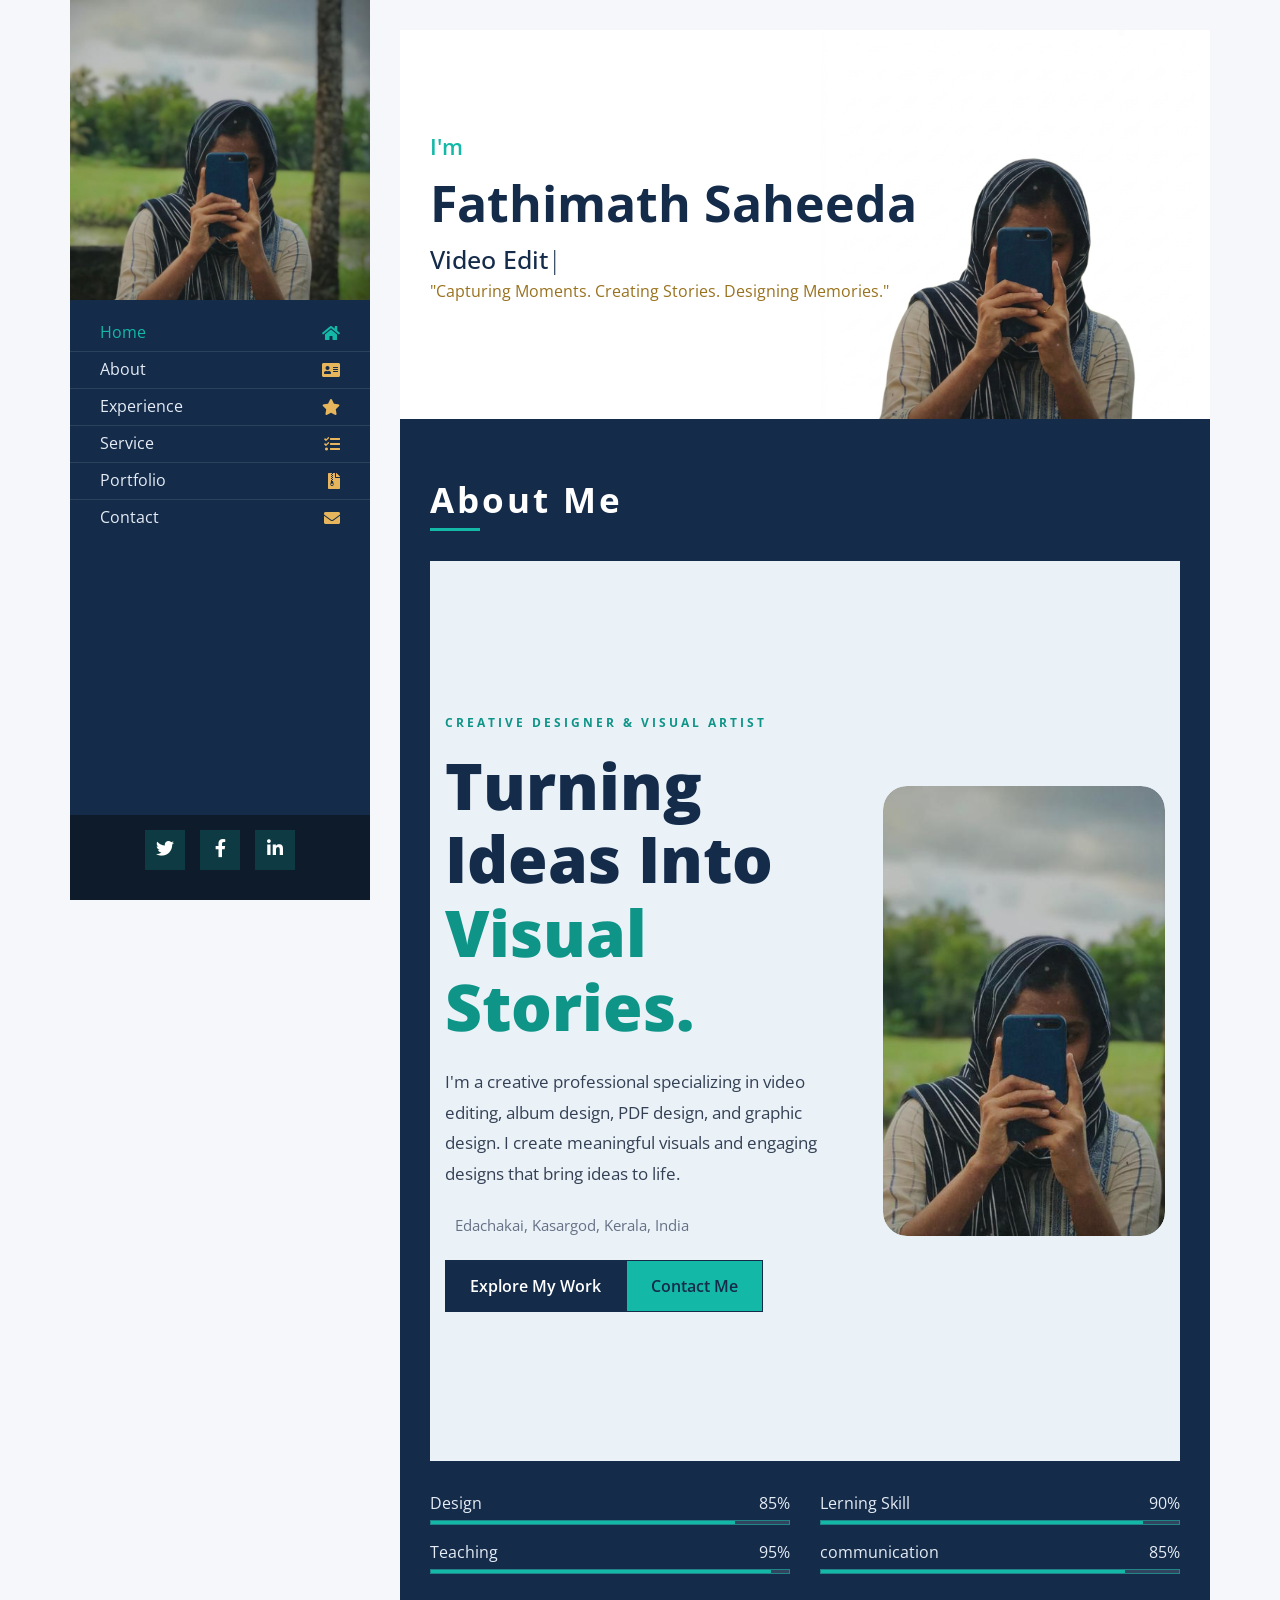
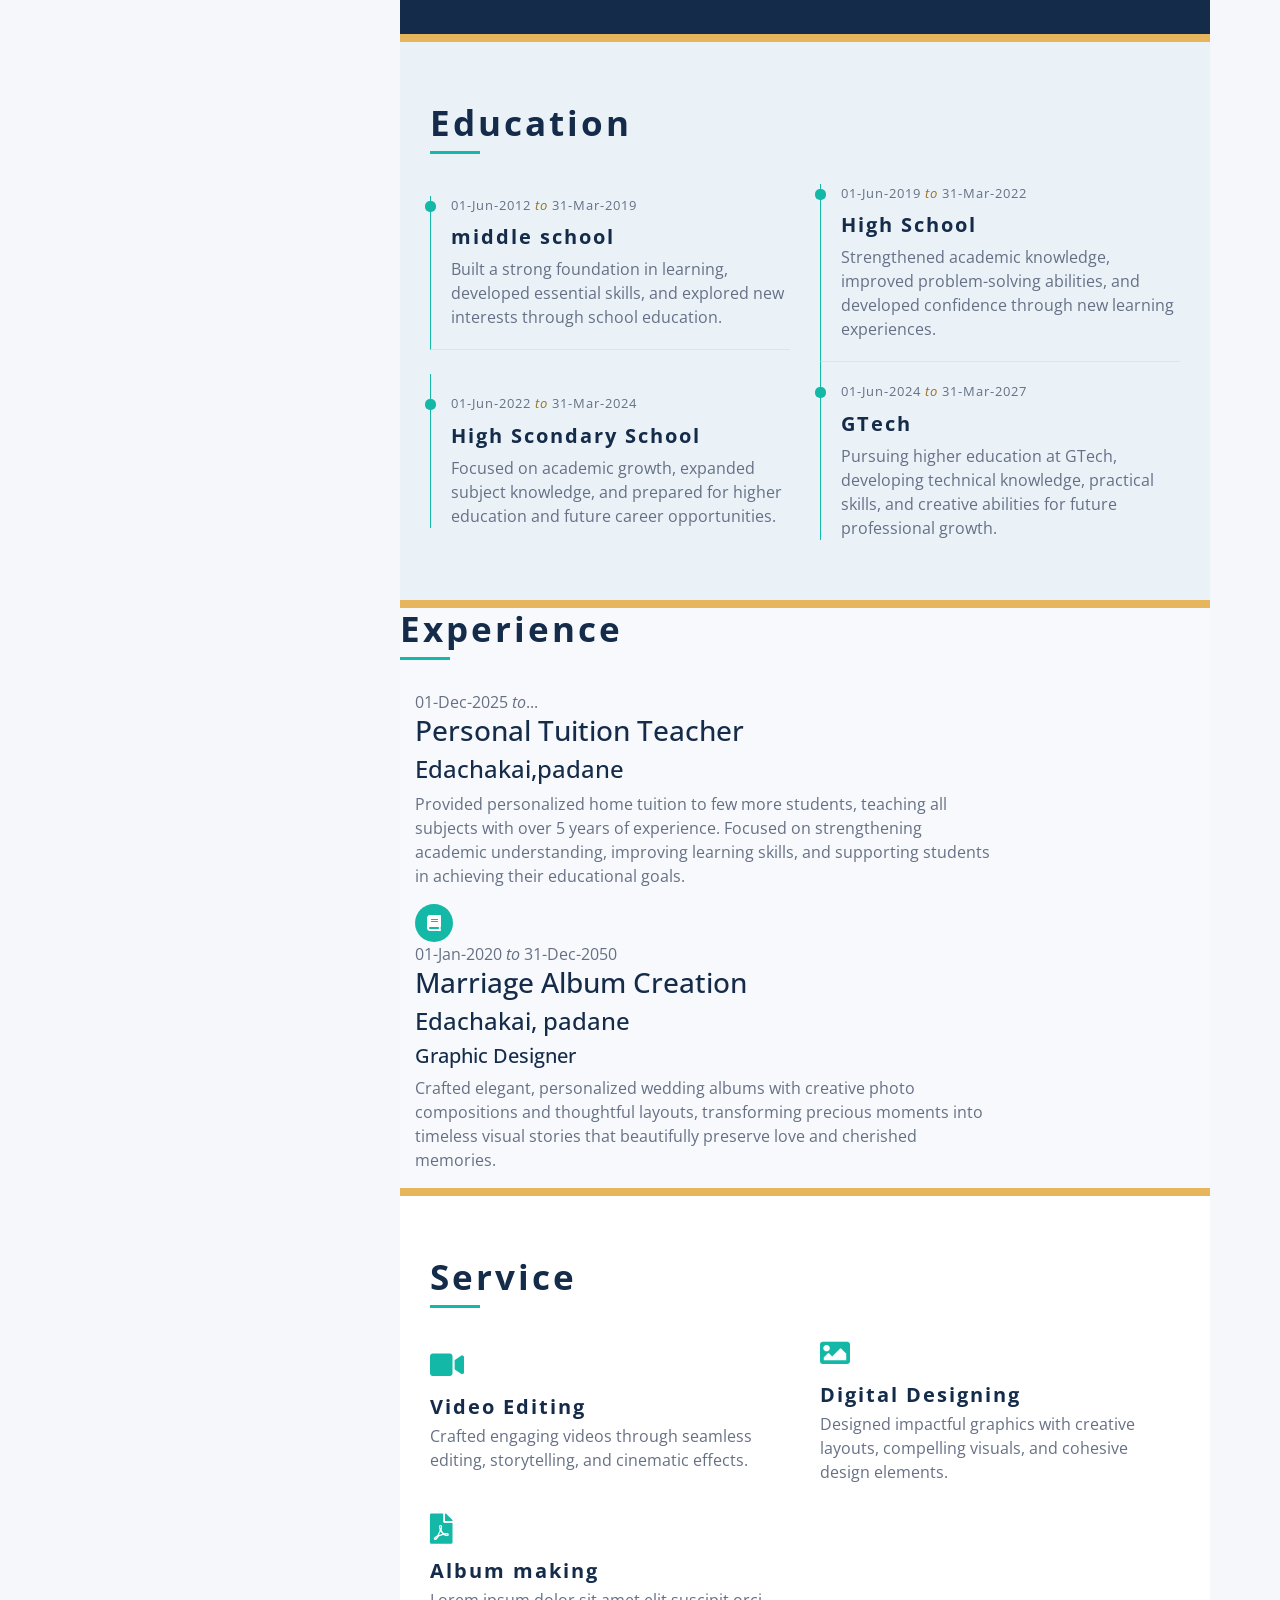
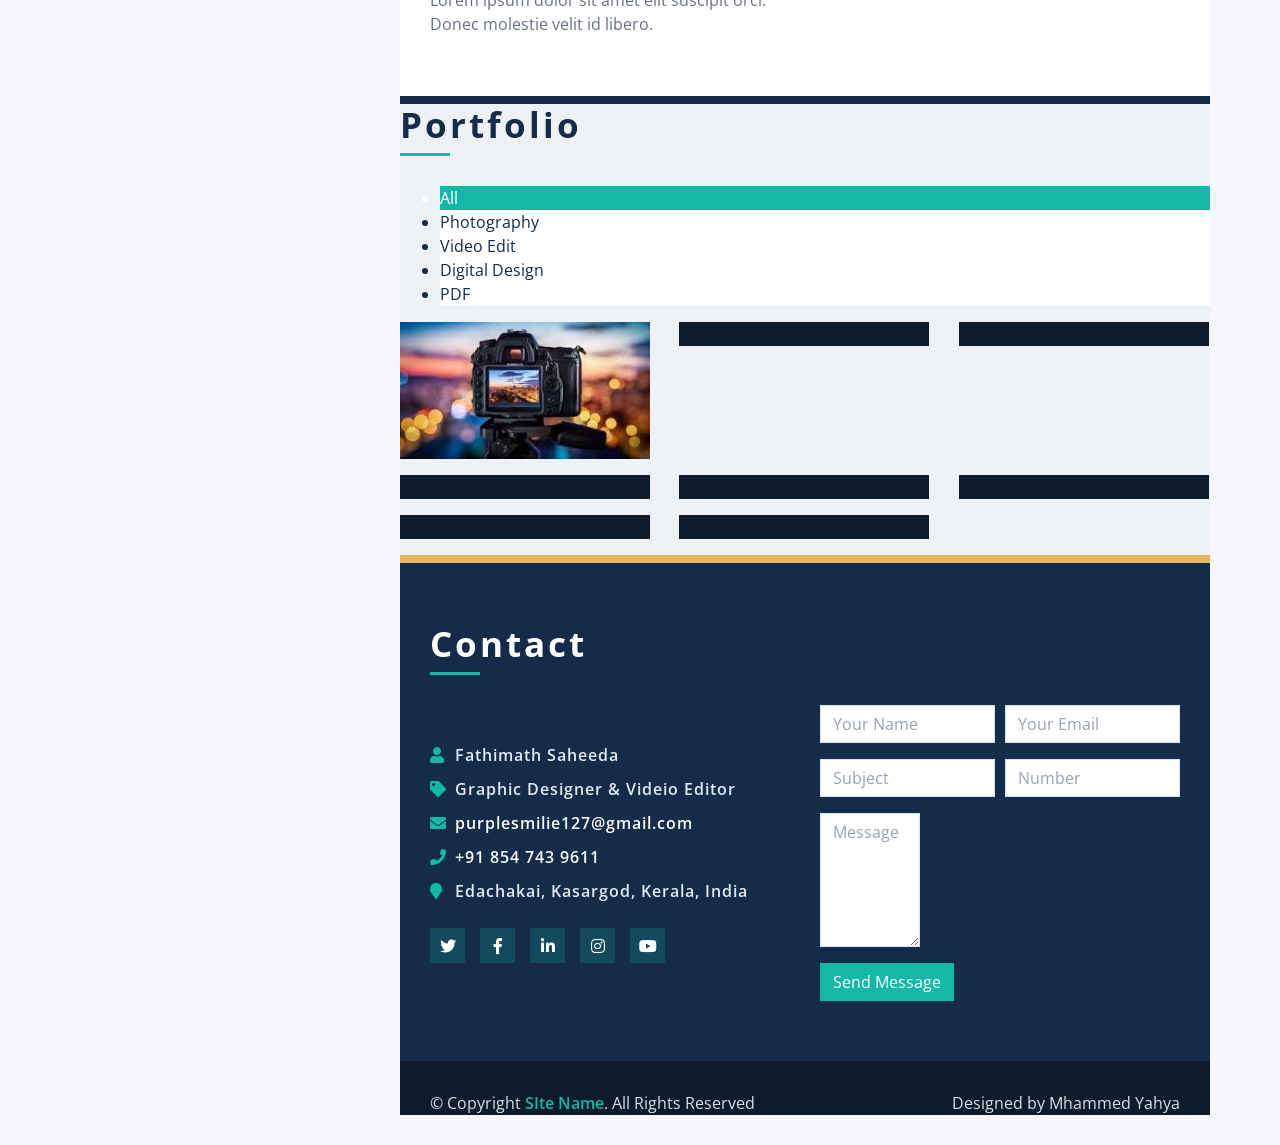
==== index.html @ 4c0fc72d "Returning" ====
<!DOCTYPE html>
<html lang="en">
    <head>
        <meta charset="utf-8">
        <title>Profile of Fatimath Saheeda</title>
        <meta content="width=device-width, initial-scale=1.0" name="viewport">
        <meta content="Resume Website Template Free Download" name="keywords">
        <meta content="Resume Website Template Free Download" name="description">

        <!-- Favicon -->
        <link href="img/image.png" rel="icon">

        <!-- Google Fonts -->
        <link href="https://fonts.googleapis.com/css2?family=Open+Sans:300;400;600;700;800&display=swap" rel="stylesheet">

        <!-- CSS Libraries -->
        <link href="https://stackpath.bootstrapcdn.com/bootstrap/4.4.1/css/bootstrap.min.css" rel="stylesheet">
        <link href="https://cdnjs.cloudflare.com/ajax/libs/font-awesome/5.10.0/css/all.min.css" rel="stylesheet">
        <link href="lib/slick/slick.css" rel="stylesheet">
        <link href="lib/slick/slick-theme.css" rel="stylesheet">
        <link href="lib/lightbox/css/lightbox.min.css" rel="stylesheet">

        <!-- Template Stylesheet -->
        <link href="css/style.css" rel="stylesheet">
    </head>

    <body data-spy="scroll" data-target=".navbar" data-offset="51">
        <div class="wrapper">
            <div class="sidebar">
                <div class="sidebar-header">
                    <img src="img/image.png" alt="Image">
                </div>
                <div class="sidebar-content">
                    <nav class="navbar navbar-expand-md bg-dark navbar-dark">
                        <a href="#" class="navbar-brand">Navigation</a>
                        <button type="button" class="navbar-toggler" data-toggle="collapse" data-target="#navbarCollapse">
                            <span class="navbar-toggler-icon"></span>
                        </button>
                        <div class="collapse navbar-collapse" id="navbarCollapse">
                            <ul class="nav navbar-nav">
                                <li class="nav-item">
                                    <a class="nav-link" href="#header">Home<i class="fa fa-home"></i></a>
                                </li>
                                <li class="nav-item">
                                    <a class="nav-link" href="#about">About<i class="fa fa-address-card"></i></a>
                                </li>
                                <li class="nav-item">
                                    <a class="nav-link" href="#experience">Experience<i class="fa fa-star"></i></a>
                                </li>
                                <li class="nav-item">
                                    <a class="nav-link" href="#service">Service<i class="fa fa-tasks"></i></a>
                                </li>
                                <li class="nav-item">
                                    <a class="nav-link" href="#portfolio">Portfolio<i class="fa fa-file-archive"></i></a>
                                </li>
                                <li class="nav-item">
                                    <a class="nav-link" href="#contact">Contact<i class="fa fa-envelope"></i></a>
                                </li>
                            </ul>
                        </div>
                    </nav>
                </div>
                <div class="sidebar-footer">
                    <a href="#"><i class="fab fa-twitter"></i></a>
                    <a href="#"><i class="fab fa-facebook-f"></i></a>
                    <a href="#"><i class="fab fa-linkedin-in"></i></a>
                </div>
            </div>

            <div class="content">                <!-- Header Start -->
                <div class="header" id="header">
                    <div class="content-inner">
                        <p>I'm</p>
                        <h1>Fathimath Saheeda</h1>
                        <h2></h2>
                        <div class="typed-text">Video Editor, Tuition Teacher, Graphic Designer, accountant</div>
                            <blockquote class="hero-tagline">
                                "Capturing Moments. Creating Stories. Designing Memories."
                            </blockquote>                    
                        </div>
                </div>
                <!-- Header End -->
               
                
                <!-- About Start -->
                <div class="about" id="about">
                    <div class="content-inner">
                        <div class="content-header">
                            <h2>About Me</h2>
                        </div>
                        <section id="home" class="hero-section">
    <div class="container">
        <div class="row align-items-center min-vh-100 py-5">

        <!-- Hero Content -->
        <div class="col-lg-7">
            <span class="hero-label">
                CREATIVE DESIGNER & VISUAL ARTIST
            </span>

            <h1 class="hero-title mt-3">
                Turning Ideas Into
                <span class="hero-highlight">Visual Stories.</span>
            </h1>

            <p class="hero-description mt-4">
                I'm a creative professional specializing in 
                video editing, album design, PDF design, and graphic design.
                I create meaningful visuals and engaging designs that bring
                ideas to life.
            </p>

            <!-- Location -->
            <div class="hero-location mt-4">
                <i class="bi bi-geo-alt-fill"></i>
                <span>Edachakai, Kasargod, Kerala, India</span>
            </div>

            <!-- Call to Action Buttons -->
            <div class="hero-buttons mt-4 d-flex flex-wrap gap-3">
                <a href="#portfolio" class="btn btn-primary hero-btn">
                    Explore My Work
                    <i class="bi bi-arrow-up-right ms-2"></i>
                </a>

                <a href="#contact" class="btn btn-outline-dark hero-btn">
                    Contact Me
                    <i class="bi bi-envelope ms-2"></i>
                </a>
            </div>
        </div>

        <!-- Optional Hero Image -->
        <div class="col-lg-5 text-center mt-5 mt-lg-0">
            
            <div class="hero-image-wrapper">
                <img
                    src="img/image.png"
                    alt="Creative photography and design portfolio"
                    class="img-fluid hero-image"
                >
            </div>
        </div>
       
    </div>
</div>

</section>
                        
                        <div class="row">
                            <div class="col-md-6">
                                <div class="skills">
                                    <div class="skill-name">
                                        <p>Design</p><p>85%</p>
                                    </div>
                                    <div class="progress">
                                        <div class="progress-bar" role="progressbar" aria-valuenow="85" aria-valuemin="0" aria-valuemax="100"></div>
                                    </div>
                                    <div class="skill-name">
                                        <p>Teaching</p><p>95%</p>
                                    </div>
                                    <div class="progress">
                                        <div class="progress-bar" role="progressbar" aria-valuenow="95" aria-valuemin="0" aria-valuemax="100"></div>
                                    </div>
                                </div>
                            </div>
                            <div class="col-md-6">
                                <div class="skills">
                                    <div class="skill-name">
                                        <p>Lerning Skill</p><p>90%</p>
                                    </div>
                                    <div class="progress">
                                        <div class="progress-bar" role="progressbar" aria-valuenow="90" aria-valuemin="0" aria-valuemax="100"></div>
                                    </div>
                                    <div class="skill-name">
                                        <p>communication</p><p>85%</p>
                                    </div>
                                    <div class="progress">
                                        <div class="progress-bar" role="progressbar" aria-valuenow="85" aria-valuemin="0" aria-valuemax="100"></div>
                                    </div>
                                </div>
                            </div>
                        </div>
                    </div>
                </div>
                <!-- About End -->
                
                <!-- Education Start -->
                <div class="education" id="education">
                    <div class="content-inner">
                        <div class="content-header">
                            <h2>Education</h2>
                        </div>
                        <div class="row align-items-center">
                            <div class="col-md-6">
                                <div class="edu-col">
                                    <span>01-Jun-2012 <i>to</i> 31-Mar-2019</span>
                                    <h3>middle school</h3>
                                    <p>
                                        Built a strong foundation in learning, developed essential skills, and explored new interests through school education.
                                    </p>
                                </div>
                            </div>
                            <div class="col-md-6">
                                <div class="edu-col">
                                    <span>01-Jun-2019 <i>to</i> 31-Mar-2022</span>
                                    <h3>High School</h3>
                                    <p>
                                        Strengthened academic knowledge, improved problem-solving abilities, and developed confidence through new learning experiences.
                                    </p>
                                </div>
                            </div>
                            <div class="col-md-6">
                                <div class="edu-col">
                                    <span>01-Jun-2022 <i>to</i> 31-Mar-2024</span>
                                    <h3>High Scondary School</h3>
                                    <p>
                                        Focused on academic growth, expanded subject knowledge, and prepared for higher education and future career opportunities.
                                    </p>
                                </div>
                            </div>
                            <div class="col-md-6">
                                <div class="edu-col">
                                    <span>01-Jun-2024 <i>to</i> 31-Mar-2027</span>
                                    <h3>GTech</h3>
                                    <p>
                                        Pursuing higher education at GTech, developing technical knowledge, practical skills, and creative abilities for future professional growth.
                                    </p>
                                </div>
                            </div>
                        </div>
                    </div>
                </div>
                <!-- Education Start -->
                
                <!-- Experience Start -->
                <div class="experience" id="experience">
                    <div class="content-inner">
                        <div class="content-header">
                            <h2>Experience</h2>
                        </div>
                        <div class="row align-items-center">
                            <div class="col-md-12">
                                <div class="col-md-9">
                                    <span>01-Dec-2025 <i>to</i>...</span>
                                    <h3>Personal Tuition Teacher </h3>
                                    <h4>Edachakai,padane</h4>
                                    <h5></h5>
                                    <p>
                                        Provided personalized home tuition to few more students, teaching all subjects with over 5 years of experience. Focused on strengthening academic understanding, improving learning skills, and supporting students in achieving their educational goals.
                                    </p>
                                </div>
                                <div  class="col-md-3" >
                                    <span class="exp-icon">
                                        <i class="fa fa-book">
                                          
                                        </i>
                                        
                                    </span>
                                </div>
                            </div>
                            
                            <div class="col-md-12">
                                <div class="col-md-9">
                                    <span>01-Jan-2020 <i>to</i> 31-Dec-2050</span>
                                    <h3>Marriage Album Creation </h3>
                                    <h4>Edachakai, padane</h4>
                                    <h5>Graphic Designer</h5>
                                    <p>
                                        Crafted elegant, personalized wedding albums with creative photo compositions and thoughtful layouts, transforming precious moments into timeless visual stories that beautifully preserve love and cherished memories.
                                    </p>
                                </div>
                            </div>
                        </div>
                    </div>
                </div>
                <!-- Experience Start -->
                
                <!-- Service Start -->
                <div class="service" id="service">
                    <div class="content-inner">
                        <div class="content-header">
                            <h2>Service</h2>
                        </div>
                        <div class="row align-items-center">
                            
                            <div class="col-md-6">
                                <div class="srv-col">
                                    <i class="fa fa-video"></i>
                                    <h3>Video Editing  </h3>
                                    <p>
                                        Crafted engaging videos through seamless editing, storytelling, and cinematic effects.
                                    </p>
                                </div>
                            </div>
                            <div class="col-md-6">
                                <div class="srv-col">
                                    <i class="fa fa-image"></i>
                                    <h3>Digital Designing</h3>
                                    <p>
                                        Designed impactful graphics with creative layouts, compelling visuals, and cohesive design elements.
                                    </p>
                                </div>
                            </div>
                            <div class="col-md-6">
                                <div class="srv-col">
                                    <i class="fa fa-file-pdf"></i>
                                    <h3>Album making </h3>
                                    <p>Lorem ipsum dolor sit amet elit suscipit orci. Donec molestie velit id libero.</p>
                                </div>
                            </div>
                        </div>
                    </div>
                </div>
                <!-- Service Start -->
                
                <!-- Portfolio Start -->
                <div class="portfolio" id="portfolio">
                    <div class="content-inner">
                        <div class="content-header">
                            <h2>Portfolio</h2>
                        </div>
                        <div class="row">
                            <div class="col-lg-12">
                                <ul id="portfolio-flters">
                                    <li data-filter="*" class="filter-active">All</li>
                                    <li data-filter=".web-des">Photography</li>
                                    <li data-filter=".web-dev">Video Edit</li>
                                    <li data-filter=".dig-mar">Digital Design</li>
                                    <li data-filter=".pdf">PDF</li>
                                </ul>
                            </div>
                        </div>
                        <div class="row portfolio-container">
                            <div class="col-lg-4 col-md-6 portfolio-item web-des">
                                <div class="portfolio-wrap">
                                    <figure>
                                        <img src="[data-uri]" class="img-fluid" alt="">
                                        <a href="[data-uri]" data-lightbox="portfolio" data-title="Project Name" class="link-preview" title="Preview"><i class="fa fa-eye"></i></a>
                                        <a href="#" class="link-details" title="More Details"><i class="fa fa-link"></i></a>
                                        <a class="portfolio-title" href="#">Project Name <span>Photography</span></a>
                                    </figure>
                                </div>
                            </div>

                            <div class="col-lg-4 col-md-6 portfolio-item web-des">
                                <div class="portfolio-wrap">
                                    <figure>
                                        <img src="https://encrypted-tbn0.gstatic.com/images?q=tbn:ANd9GcQg5DtaDdjwathvQEJ69sjIdUOrigDTHsfKkLzMuNs8eQ&s=10" class="img-fluid" alt="">
                                        <a href="https://encrypted-tbn0.gstatic.com/images?q=tbn:ANd9GcQg5DtaDdjwathvQEJ69sjIdUOrigDTHsfKkLzMuNs8eQ&s=10" class="link-preview" data-lightbox="portfolio" data-title="Project Name" title="Preview"><i class="fa fa-eye"></i></a>
                                        <a href="#" class="link-details" title="More Details"><i class="fa fa-link"></i></a>
                                        <a class="portfolio-title" href="#">Project Name <span>Photography </span></a>
                                    </figure>
                                </div>
                            </div>

                            <div class="col-lg-4 col-md-6 portfolio-item web-dev">
                                <div class="portfolio-wrap">
                                    <figure>
                                        <img src="https://encrypted-tbn0.gstatic.com/images?q=tbn:ANd9GcSli8gCB_b_8LjxbzsFCnkPjKtsFExp9iQmWFXVpQCokw&s=10" class="img-fluid" alt="">
                                        <a href="https://encrypted-tbn0.gstatic.com/images?q=tbn:ANd9GcSli8gCB_b_8LjxbzsFCnkPjKtsFExp9iQmWFXVpQCokw&s=10" class="link-preview" data-lightbox="portfolio" data-title="Project Name" title="Preview"><i class="fa fa-eye"></i></a>
                                        <a href="#" class="link-details" title="More Details"><i class="fa fa-link"></i></a>
                                        <a class="portfolio-title" href="#">Project Name <span>Video Edit</span></a>
                                    </figure>
                                </div>
                            </div>

                            <div class="col-lg-4 col-md-6 portfolio-item web-dev">
                                <div class="portfolio-wrap">
                                    <figure>
                                        <img src="https://encrypted-tbn0.gstatic.com/images?q=tbn:ANd9GcR7GUBKRq0B3V-uqPI2d_5zNc1MSA3Pv-fNzdatRe0maw&s=10" class="img-fluid" alt="">
                                        <a href="https://encrypted-tbn0.gstatic.com/images?q=tbn:ANd9GcR7GUBKRq0B3V-uqPI2d_5zNc1MSA3Pv-fNzdatRe0maw&s=10" class="link-preview" data-lightbox="portfolio" data-title="Project Name" title="Preview"><i class="fa fa-eye"></i></a>
                                        <a href="#" class="link-details" title="More Details"><i class="fa fa-link"></i></a>
                                        <a class="portfolio-title" href="#">Project Name <span>Video Edit</span></a>
                                    </figure>
                                </div>
                            </div>

                            <div class="col-lg-4 col-md-6 portfolio-item dig-mar">
                                <div class="portfolio-wrap">
                                    <figure>
                                        <img src="https://encrypted-tbn0.gstatic.com/images?q=tbn:ANd9GcRIohGVdgNm38HoAC8iuAJR33AqS9deD7pZv00qUJdMDA&s=10" class="img-fluid" alt="">
                                        <a href="https://encrypted-tbn0.gstatic.com/images?q=tbn:ANd9GcRIohGVdgNm38HoAC8iuAJR33AqS9deD7pZv00qUJdMDA&s=10" class="link-preview" data-lightbox="portfolio" data-title="Project Name" title="Preview"><i class="fa fa-eye"></i></a>
                                        <a href="#" class="link-details" title="More Details"><i class="fa fa-link"></i></a>
                                        <a class="portfolio-title" href="#">Project Name <span>Digital Design</span></a>
                                    </figure>
                                </div>
                            </div>

                            <div class="col-lg-4 col-md-6 portfolio-item dig-mar">
                                <div class="portfolio-wrap">
                                    <figure>
                                        <img src="https://encrypted-tbn0.gstatic.com/images?q=tbn:ANd9GcToqK8lS2jzQzNWidCL01MJJ7CCaNCGMpYeoT6CqKuA-w&s=10" class="img-fluid" alt="">
                                        <a href="https://encrypted-tbn0.gstatic.com/images?q=tbn:ANd9GcToqK8lS2jzQzNWidCL01MJJ7CCaNCGMpYeoT6CqKuA-w&s=10" class="link-preview" data-lightbox="portfolio" data-title="Project Name" title="Preview"><i class="fa fa-eye"></i></a>
                                        <a href="#" class="link-details" title="More Details"><i class="fa fa-link"></i></a>
                                        <a class="portfolio-title" href="#">Project Name <span>Digital Design</span></a>
                                    </figure>
                                </div>
                            </div>
                            <div class="col-lg-4 col-md-6 portfolio-item pdf">
                                <div class="portfolio-wrap">
                                    <figure>
                                        <img src="https://encrypted-tbn0.gstatic.com/images?q=tbn:ANd9GcSPlyLK50vSBnf3TdHZsn7YAMGIKCMAj2G9uU2Aa8wfHg&s=10" class="img-fluid" alt="">
                                        <a href="https://encrypted-tbn0.gstatic.com/images?q=tbn:ANd9GcSPlyLK50vSBnf3TdHZsn7YAMGIKCMAj2G9uU2Aa8wfHg&s=10" class="link-preview" data-lightbox="portfolio" data-title="Project Name" title="Preview"><i class="fa fa-eye"></i></a>
                                        <a href="#" class="link-details" title="More Details"><i class="fa fa-link"></i></a>
                                        <a class="portfolio-title" href="#">Project Name <span>PDF Design</span></a>
                                    </figure>
                                </div>
                            </div>
                            <div class="col-lg-4 col-md-6 portfolio-item pdf">
                                <div class="portfolio-wrap">
                                    <figure>
                                        <img src="https://encrypted-tbn0.gstatic.com/images?q=tbn:ANd9GcR440d8x7bHqaXr4kGVjCm35pxG0Y9JKN8Qhajq6h989Q&s=10" class="img-fluid" alt="">
                                        <a href="https://encrypted-tbn0.gstatic.com/images?q=tbn:ANd9GcR440d8x7bHqaXr4kGVjCm35pxG0Y9JKN8Qhajq6h989Q&s=10" class="link-preview" data-lightbox="portfolio" data-title="Project Name" title="Preview"><i class="fa fa-eye"></i></a>
                                        <a href="#" class="link-details" title="More Details"><i class="fa fa-link"></i></a>
                                        <a class="portfolio-title" href="#">Project Name <span>PDF Design</span></a>
                                    </figure>
                                </div>
                            </div>
                        </div>
                    </div>
                </div>
                <!-- Portfolio Start -->
                
                
                
                <!-- Contact Start -->
                <div class="contact" id="contact">
                    <div class="content-inner">
                        <div class="content-header">
                            <h2>Contact</h2>
                        </div>
                        <div class="row align-items-center">
                            <div class="col-md-6">
                                <div class="contact-info">
                                    <p><i class="fa fa-user"></i>Fathimath Saheeda</p>
                                    <p><i class="fa fa-tag"></i>Graphic Designer & Videio Editor</p>
                                    <p><i class="fa fa-envelope"></i><a href="mailto:info@example.com">purplesmilie127@gmail.com</a></p>
                                    <p><i class="fa fa-phone"></i><a href="tel:+1234567890">+91 854 743 9611</a></p>
                                    <p><i class="fa fa-map-marker"></i>Edachakai, Kasargod, Kerala, India</p>
                                    <div class="social">
                                        <a class="btn" href=""><i class="fab fa-twitter"></i></a>
                                        <a class="btn" href=""><i class="fab fa-facebook-f"></i></a>
                                        <a class="btn" href=""><i class="fab fa-linkedin-in"></i></a>
                                        <a class="btn" href=""><i class="fab fa-instagram"></i></a>
                                        <a class="btn" href=""><i class="fab fa-youtube"></i></a>
                                    </div>
                                </div>
                            </div>
                            <div class="col-md-6">
                                <div class="form">
                                    
                                    <form id="contact-form" action="https://formspree.io/f/mdeavzoq" method="POST">
                                        <div class="form-row">
                                            <div class="form-group col-md-6">
                                                <input type="text" name="name" class="form-control"
                                                    placeholder="Your Name" required>
                                            </div>

                                           <div class="form-group col-md-6">
                                                <input type="email" name="email" class="form-control"
                                                    placeholder="Your Email" required>
                                            </div>
                                        </div>

                                        <div class="form-row">
                                            <div class="form-group col-md-6">
                                                <input type="text" name="subject" class="form-control"
                                                    placeholder="Subject" required>
                                            </div>

                                            <div class="form-group col-md-6">
                                                <input type="tel" name="phone" class="form-control"
                                                    placeholder="Number" required>
                                            </div>
                                        </div>

                                        <div class="form-group">
                                            <textarea name="message" class="form-control" rows="5"
                                                placeholder="Message" required></textarea>
                                        </div>

                                        <div>
                                            <button class="btn" type="submit">Send Message</button>
                                        </div>

                                        <p id="form-status" role="status" aria-live="polite"></p>
                                    </form>

                                </div>
                            </div>
                        </div>
                    </div>
                </div>
                <!-- Contact End -->
                
                <!-- Footer Start -->
                <div class="footer">
                    <div class="content-inner">
                        <div class="row align-items-center">
                            <div class="col-md-6">
                                <p>&copy; Copyright <a href="#">SIte Name</a>. All Rights Reserved</p>
                            </div>
                            <div class="col-md-6">
                                <!--/*** The author’s attribution link must remain intact in the template. ***/-->
                                <!--/*** If you wish to remove this credit link, please purchase the Pro Version . ***/-->
                                <p>Designed by Mhammed Yahya</p>
                            </div>
                        </div>
                    </div>
                </div>
                <!-- Footer Start -->
            </div>
        </div>
        
        <!-- Back to Top -->
        <a href="#" class="back-to-top"><i class="fa fa-angle-double-up"></i></a>
        
        <!-- JavaScript Libraries -->
        <script src="https://code.jquery.com/jquery-3.4.1.min.js"></script>
        <script src="https://stackpath.bootstrapcdn.com/bootstrap/4.4.1/js/bootstrap.bundle.min.js"></script>
        <script src="lib/easing/easing.min.js"></script>
        <script src="lib/slick/slick.min.js"></script>
        <script src="lib/typed/typed.min.js"></script>
        <script src="lib/waypoints/waypoints.min.js"></script>
        <script src="lib/isotope/isotope.pkgd.min.js"></script>
        <script src="lib/lightbox/js/lightbox.min.js"></script>
        
        <!-- Template Javascript -->
        <script src="js/main.js"></script>
    </body>
</html>
---- css/style.css ----
/**********************************/
/********** General CSS ***********/
/**********************************/
body {
    color: #8a8989;
    background:yellow;
    font-family: 'Open Sans', sans-serif;
}

a {
    color: #100f0f;
    transition: all .3s;
}

a:hover,
a:active,
a:focus {
    color: #FF6F61;
    outline: none;
    text-decoration: none;
}

.btn:focus {
    box-shadow: none;
}


/**********************************/
/****** Layout with Sidebar *******/
/**********************************/
.wrapper {
    position: relative;
    margin: 0 auto;
    width: 100%;
    max-width: 1140px;
}

.wrapper .sidebar {
    position: relative;
    width: 100%;
    float: left;
    background: rgb(49, 49, 49);
}

.wrapper .content {
    position: relative;
    width: 100%;
    padding: 15px;
    float: left;
    background: rgba(249, 248, 247, 0.5);
}

.wrapper .sidebar-header,
.wrapper .sidebar-footer {
    display: none;
}

.navbar {
    padding: 15px;
    background:rgb(60, 39, 0) !important;
}

.navbar-expand-md .navbar-nav .nav-item {
    width: 100%;
    border-top: 1px solid rgba(240, 125, 10, 0.1);
}

.navbar-expand-md .navbar-nav .nav-item:first-child{
    border-top: none;
}

.navbar-expand-md .navbar-nav .nav-link {
    color: #f18282;
    padding: 5px 15px 7px 15px;
    transition: all .3s;
}

.navbar-expand-md .navbar-nav .nav-link i {
    color: #f36a5e;
    float: right;
    padding-top: 5px;
    transition: all .3s;
}

.navbar-expand-md .navbar-nav .nav-link:hover,
.navbar-expand-md .navbar-nav .nav-link.active {
    color: #FF6F61;
}

.navbar-expand-md .navbar-nav .nav-link:hover i,
.navbar-expand-md .navbar-nav .nav-link.active i{
    color: #f55656;
}


.wrapper .sidebar,
.wrapper .content {
    -webkit-transition: margin 200ms ease-out;
    -moz-transition: margin 200ms ease-out;
    -o-transition: margin 200ms ease-out;
    transition: margin 200ms ease-out;
}

@media (min-width: 768px) {
    .wrapper .content {
        padding: 30px 0px 30px 30px;
    }
    
    .wrapper .content::before,
    .wrapper .content::after {
        position: fixed;
        content: "";
        width: 100%;
        height: 30px;
        background: goldenrod;
        z-index: 1;
    }
    
    .wrapper .content::before {
        top: 0;
    }
    
    .wrapper .content::after {
        bottom: 0;
    }
    
    .wrapper .sidebar {
        position: fixed;
        width: 300px;
        height: 100%;
        margin-left: -250px;
        float: left;
        overflow: auto;
        scrollbar-width: thin;
        scrollbar-color: gray;
        z-index: 2;
    }

    .wrapper .sidebar:hover {
        margin-left: 0px;
    }
    
    .wrapper .content {
        position: relative;
        width: calc(100% - 50px);
        margin-left: 50px;
        float: right;
    }
    
    .wrapper .sidebar:hover  .sidebar-header {
        position: relative;
        display: block;
        width: 100%;
    }

    .wrapper .sidebar .sidebar-header img {
        width: 100%;
        height: auto;
    }
    
    .navbar-brand {
        display: none;
    }
    
    .navbar {
        padding: 15px 0;
        flex-direction: column;
    }
    
    .wrapper .sidebar:hover .navbar-expand-md .navbar-nav .nav-link {
        padding: 5px 30px 7px 30px;
    }
    
    .wrapper .sidebar::-webkit-scrollbar {
        width: 7px;
    }

    .wrapper .sidebar::-webkit-scrollbar-track {
        -webkit-box-shadow: inset 0 0 6px rgba(0,0,0,0.1);
    }

    .wrapper .sidebar::-webkit-scrollbar-thumb {
        background-color: ghostwhite;
        outline: 1px solid slategrey;
        border-radius: 7px
    }
   .navbar-brand {
        display: none;
    }
    
    .sidebar .sidebar-footer {
        width: 300px;
        position: fixed;
        bottom: 0;
        padding: 15px;
        font-size: 0;
        text-align: center;
        background: #000;
    }
    
    .sidebar .sidebar-footer a {
        display: inline-block;
        width: 40px;
        height: 40px;
        padding: 5px 0;
        margin: 0 15px 15px 0;
        text-align: center;
        font-size: 18px;
        color: #222222;
        background: rgba(255, 0, 0, 0.5);
    }
    
    .sidebar .sidebar-footer a:last-child {
        margin-right: 0;
    }
    
    .sidebar .sidebar-footer a:hover {
        color: #FF6F61;
        background: #4c09f7;
    }
    
    .sidebar:hover .sidebar-footer {
        display: block;
    }}

@media (min-width: 992px) {
    .wrapper .sidebar {
        margin: 0;
    }

    .wrapper .content {
        width: calc(100% - 300px);
        margin-left: 300px;
    }

    .sidebar .sidebar-header {
        position: relative;
        display: block;
        width: 100%;
    }
    
    .navbar-expand-md .navbar-nav .nav-link {
        padding: 5px 30px 7px 30px;
    }
    
    .sidebar .sidebar-footer {
        display: block;
    }
}

@media (max-width: 1140px) {
    .wrapper .content {
        padding: 30px;
    }
}

@media (max-width: 576px) {
    .wrapper .content {
        padding: 15px;
    }}

/**********************************/
/******** Back to Top CSS *********/
/**********************************/
.back-to-top {
    position: fixed;
    display: none;
    width: 30px;
    height: 30px;
    text-align: center;
    line-height: 1;
    font-size: 30px;
    right: 30px;
    bottom: 30px;
    transition: background 0.5s;
    z-index: 11;
}

.back-to-top i {
    color: #222222;
}

.back-to-top i:hover {
    color: #FF6F61;
}

.back-to-top {
    -webkit-animation: action 1s infinite  alternate;
    animation: action 1s infinite  alternate;
}

@-webkit-keyframes action {
    0% { transform: translateY(0); }
    100% { transform: translateY(-15px); }
}

@keyframes action {
    0% { transform: translateY(0); }
    100% { transform: translateY(-15px); }}


/**********************************/
/*********** Header CSS ***********/
/**********************************/
.header {
    position: relative;
    background: #ffffff;
}

.header .content-inner {
    padding: 100px 30px;
    background: url(../img/Gemini_Generated_Image_225ojq225ojq225o.png) right bottom no-repeat;
    background-size: contain;
}
.header .hero-tagline{color: gold;
    --font-heading: 'Plus Jakarta Sans', -apple-system, BlinkMacSystemFont, 'Segoe UI', Roboto, sans-serif;
    --font-serif: 'Playfair Display', Georgia, serif;
    --font-body: 'Plus Jakarta Sans', -apple-system, BlinkMacSystemFont, 'Segoe UI', Roboto, sans-serif;
}

.header p {
    color: #FF6F61;
    font-size: 22px;
    font-weight: 600;
    margin-bottom: 10px;
}

.header h1 {
    color: #222222;
    font-size: 50px;
    font-weight: 700;
}

.header h2 {
    display: inline-block;
    margin: 0;
    height: 25px;
    font-size: 25px;
}

.header .typed-text {
    display: none;
}

.header .typed-cursor {
    font-size: 25px;
    font-weight: 300;
    color: #222222;
}

.large-btn .content-inner {
    font-size: 0;
    border-bottom: 30px solid #F6D155;
}

.large-btn .btn {
    position: relative;
    width: 50%;
    padding: 15px 0;
    color: #FF6F61;
    font-size: 20px;
    background: #000;
    border-radius: 0;
}

.large-btn .btn:last-child {
    color: #222222;
    background: #f78e84;
}

.large-btn .btn i {
    margin-right: 8px;
}

.large-btn .btn::after {
    position: absolute;
    content: "";
    width: 0;
    height: 100%;
    top: 0;
    left: 0;
    transition: all .3s;
}

.large-btn .btn:hover::after {
    width: 100%;
    background: rgb(255, 255, 255);}

/**********************************/
/******* Content Header CSS *******/
/**********************************/
.content-header {
    position: relative;
    width: 100%;
    margin-bottom: 30px;
    padding-bottom: 10px;
}

.content-header h2 {
    color: #222222;
    font-size: 35px;
    font-weight: 700;
    letter-spacing: 3px;
    margin: 0;
}

.content-header::after {
    content: '';
    position: absolute;
    display: block;
    width: 50px;
    height: 3px;
    bottom: 0;
    left: 0;
    background: #FF6F61;}


/**********************************/
/*********** About CSS ************/
/**********************************/
.about {
    position: relative;
    padding: 60px 30px;
    background: #5e1a1a;
    border-bottom: 30px solid #F6D155;
}

.home .container .row align-items-center min-vh-100 py-5 .col-lg-5 text-center mt-5 mt-lg-0 .hero-image-wrapper img {
     width: 100%;
    height: auto;
}


@media(max-width: 767.98px) {
    .home .container .row align-items-center min-vh-100 py-5 .col-lg-5 text-center mt-5 mt-lg-0 .hero-image-wrapper img {

        margin-bottom: 15px;
    }
}

.about .btn {
    border-radius: 0;
    color: #222222;
    background: #FF6F61;
    transition: all .3s;
}

.about .btn:hover {
    color: #FF6F61;
    background: #222222;
}

.about .skills {
    padding-top: 15px;
}

.about .skill-name {
    margin-top: 15px;
}

.about .skill-name p {
    display: inline-block;
    margin-bottom: 5px;
    font-size: 16px;
    font-weight: 400;
}

.about .skill-name p:last-child {
    float: right;
}

.about .progress {
    height: 5px;
    border: 1px solid #FF6F61;
    border-radius: 0;
    background: #463434;
}

.about .progress .progress-bar {
    width: 1px;
    background: #5a150f;
    border-radius: 0;
    transition: 1s;}


/**********************************/
/********* Education CSS **********/
/**********************************/
.education {
    position: relative;
    padding: 60px 30px;
    background: #1e93ba;
    border-bottom: 30px solid #F6D155;
}

.education .edu-col {
    position: relative;
    width: 100%;
    padding: 20px 0 20px 20px;
    border-left: 1px solid #200013;
    border-bottom: 1px solid #8361ff;
}

.education .col-md-6:first-child .edu-col {
    padding-top: 0;
}

.education .col-md-6:last-child .edu-col {
    border-bottom: none;
    padding-bottom: 0;
}

@media (min-width: 768px) {
    .education .col-md-6:nth-child(-n+2) .edu-col {
        padding-top: 0;
    }

    .education .col-md-6:last-child .edu-col,
    .education .col-md-6:nth-last-child(2) .edu-col {
        border-bottom: none;
        padding-bottom: 0;
    }
}

.education .edu-col span {
    position: relative;
    display: block;
    font-size: 13px;
    letter-spacing: 1px;
    margin-bottom: 10px;
}

.education .edu-col span::before {
    position: absolute;
    content: "";
    width: 11px;
    height: 11px;
    background: #1c820e;
    top: 5px;
    left: -26px;
    border-radius: 5px;
}

.education .edu-col span i {
    color: #fafa26;
}

.education .edu-col h3 {
    font-size: 20px;
    font-weight: 700;
    letter-spacing: 2px;
}

.education .edu-col p {
    margin: 0;}

.experience .exp-col {
    position: relative;
    width: 100%;
    padding: 20px 0 20px 20px;
    border-left: 1px solid #61fff4;
    border-bottom: 1px solid #61ffef;
}

.experience .col-md-6:first-child .exp-col {
    padding-top: 0;
}

.experience .col-md-6:last-child .exp-col {
    border-bottom: none;
    padding-bottom: 0;
}

@media (min-width: 768px) {
    .experience .col-md-6:nth-child(-n+2) .exp-col {
        padding-top: 0;
    }

    .experience .col-md-6:last-child .exp-col,
    .experience .col-md-6:nth-last-child(2) .exp-col {
        border-bottom: none;
        padding-bottom: 0;
    }
}

.experience .exp-col span {
    position: relative;
    display: block;
    font-size: 13px;
    letter-spacing: 1px;
    margin-bottom: 10px;
}

.experience .exp-col span::before {
    position: absolute;
    content: "";
    width: 11px;
    height: 11px;
    background: #7e0f05;
    top: 5px;
    left: -26px;
    border-radius: 5px;
}

.experience .exp-col span i {
    color: #f91905;
}

.experience .exp-col h3 {
    font-size: 20px;
    font-weight: 700;
    letter-spacing: 2px;
    margin-bottom: 5px;
}

.experience .exp-col h4 {
    font-size: 14px;
    font-weight: 400;
    font-style: italic;
    margin-bottom: 5px;
}

.experience .exp-col h5 {
    font-size: 16px;
    font-weight: 600;
    margin-bottom: 10px;
}

.experience .exp-col p {
    margin: 0;
}
.exp-icon{width:38px;height:38px;background:gold;display:grid;place-items:center;border-radius:50%}


/**********************************/
/*********** Service CSS **********/
/**********************************/
.service {
    position: relative;
    padding: 60px 30px 30px 30px;
    background:#E6E6E6;
    border-bottom: 30px solid #404040;
}

.service .srv-col {
    position: relative;
    width: 100%;
    margin-bottom: 30px;
}

.service .srv-col i {
    font-size: 30px;
    color: #853434;
    margin-bottom: 15px;
}

.service .srv-col h3 {
    font-size: 20px;
    font-weight: 700;
    letter-spacing: 2px;
    margin-bottom: 5px;
}

.service .srv-col h4 {
    font-size: 20px;
    font-weight: 700;
    letter-spacing: 2px;
    margin-bottom: 5px;
}

.experience .exp-col h4 {
    font-size: 14px;
    font-weight: 400;
    font-style: italic;
    margin-bottom: 5px;
}

.experience .exp-col h5 {
    font-size: 16px;
    font-weight: 600;
    margin-bottom: 10px;
}

.experience .exp-col p {
    margin: 0;
    color: var(--theme-text);
}


.portfolio .portfolio-item figure:hover img {
    opacity: 0.3;
    transition: 0.3s;
}

.portfolio .portfolio-item figure .link-preview,
.portfolio .portfolio-item figure .link-details,
.portfolio .portfolio-item figure .portfolio-title {
    position: absolute;
    display: inline-block;
    opacity: 0;
    line-height: 1;
    text-align: center;
    width: 45px;
    height: 35px;
    background: #7d352e80;
    transition: 0.2s linear;
}

.portfolio .portfolio-item figure .link-preview i,
.portfolio .portfolio-item figure .link-details i {
    color: #fefcfc7e;
    padding-top: 10px;
    font-size: 16px;
}

.portfolio .portfolio-item figure .link-preview:hover,
.portfolio .portfolio-item figure .link-details:hover {
    background: #666;
}

.portfolio .portfolio-item figure .link-preview:hover i,
.portfolio .portfolio-item figure .link-details:hover i {
    color: #aaaa;
}

.portfolio .portfolio-item figure .link-preview {
    left: 50%;
    top: calc(25% - 18px);
}

.portfolio .portfolio-item figure .link-details {
    right: 50%;
    top: calc(25% - 18px);
}

.portfolio .portfolio-item figure .portfolio-title {
    margin: 0;
    width: 100%;
    height: 50%;
    left: 0;
    right: 0;
    top: 100%;
    padding: 30px 10px;
    color: #9999;
    font-size: 16px;
    font-weight: 600;
    background: rgba(250, 125, 100, 1);
    border-radius: 0;
}

.portfolio .portfolio-item figure .portfolio-title:hover {
    text-decoration: none;
}

.portfolio .portfolio-item figure .portfolio-title span {
    display: block;
    margin-top: 10px;
    font-family: 'Open Sans', sans-serif;
    font-size: 13px;
    font-weight: 300;
}

.portfolio .portfolio-item figure:hover .link-preview {
    opacity: 1;
    left: calc(50% - 61px);
}

.portfolio .portfolio-item figure:hover .link-details {
    opacity: 1;
    right: calc(50% - 61px);
}

.portfolio .portfolio-item figure:hover .portfolio-title {
    opacity: 1;
    top: 50%;}

.review .review-name p {
    font-size: 14px;
    margin-bottom: 0;
}

.review .review-text .ratting {
    margin-bottom: 5px;
}

.review .review-text .ratting i {
    color: #61d5ff75;
    font-size: 14px;
}

.review .slick-slider:hover .slick-prev {
    left: 30px;
}

.review .slick-slider:hover .slick-next {
    right: 30px;
}

.review-slider .slick-prev,
.review-slider .slick-next {
    width: 35px;
    height: 35px;
    z-index: 1;
    opacity: 0;
    transition: .5s;
    background: rgba(200, 100, 0, .5);
}

.review-slider .slick-prev {
    left: 55px;
}

.review-slider .slick-next {
    right: 55px;
}

.review-slider.slick-slider:hover .slick-prev {
    left: 15px;
    opacity: 1;
}

.review-slider.slick-slider:hover .slick-next {
    right: 15px;
    opacity: 1;
}

.review-slider .slick-prev:hover,
.review-slider .slick-prev:focus,
.review-slider .slick-next:hover,
.review-slider .slick-next:focus {
    background: rgb(248, 186, 124);
}

.review-slider .slick-prev:hover::before,
.review-slider .slick-prev:focus::before,
.review-slider .slick-next:hover::before,
.review-slider .slick-next:focus::before {
    color: #fa7ab2;
}

.review-slider .slick-prev::before,
.review-slider .slick-next::before {
    font-family: "Font Awesome 5 Free";
    font-weight: 900;
    font-size: 18px;
    color: #fefcfc7e;
}

.review-slider .slick-prev::before {
    content: "\f104";
}

.review-slider .slick-next::before {
    content: "\f105";
}

.review-slider .slick-dots {
    bottom: 15px;
}

.review-slider .slick-dots li button:before {
    color: #fafa26;
    font-size: 15px;
}

.review-slider .slick-dots li.slick-active button:before {
    color: #ff6f6f;
}

.review-slider.slick-slider {
    margin-bottom: 0;}


/**********************************/
/*********** Contact CSS ***********/
/**********************************/
.contact {
    position: relative;
    padding: 60px 30px 30px 30px;
    background: #fca903;
}

.contact .contact-info {
    position: relative;
    width: 100%;
    margin-bottom: 30px;
}

.contact .contact-info p {
    font-size: 16px;
    font-weight: 600;
    letter-spacing: 1px;
    margin-bottom: 10px;
}

.contact .contact-info p i {
    width: 25px;
    color: #26fe05;
}

.contact .contact-info p a {
    color: #556503;
}

.contact .contact-info p a:hover {
    color: #34856a;
    text-decoration: none;
}

.contact .social {
    font-size: 0;
}

.contact .social a {
    width: 35px;
    height: 35px;
    padding: 5px 0;
    color: #f77474;
    background: #6183ff;
    border-radius: 0;
    margin-top: 15px;
    margin-right: 15px;
    transition: all .3s;
}

.contact .social a:last-child {
    margin-right: 0;
}

.contact .social a:hover {
    color: #b361ff;
    background: #fc2ed0;
}

.contact .form {
    position: relative;
    width: 100%;
    margin-bottom: 30px;
}

.contact .form .form-control {
    border-radius: 0;
}

.contact .form .form-control:focus {
    box-shadow: none;
    border-color: #ff619e;
}

.contact .form .btn {
    color: #7de5f8;
    background: #0674fa;
    border-radius: 0;
    transition: all .3s;
}

.contact .form .btn:hover {
    color: #493183;
    background: #7d5641;}

/**********************************/
/*********** Footer CSS ***********/
/**********************************/
.footer {
    position: relative;
    width: 100%;
    padding: 30px 30px 0 30px;
    background: #887330;
}

.footer .col-md-6:last-child {
    text-align: right;
}

@media(max-width: 767.98px) {
    .footer .col-md-6,
    .footer .col-md-6:last-child{
        text-align: center;
    }
}

.footer p {
    color: #4c0202;
    margin: 0;
}

.footer a {
    color: #fa4130;
    font-weight: 600;
}

.footer a:hover {
    color: #8686867e;
}
.hero-section {
    background: #bfcefa;
    overflow: hidden;
}

.hero-label {
    display: inline-block;
    font-size: 12px;
    font-weight: 700;
    letter-spacing: 3px;
    color: #fa0808;
}

.hero-title {
    font-size: clamp(2.5rem, 5vw, 4.5rem);
    font-weight: 800;
    line-height: 1.15;
    color: #757985;
}

.hero-highlight {
    display: block;
    color: #fca4a4;
}

.hero-description {
    max-width: 600px;
    font-size: 17px;
    line-height: 1.8;
    color: #674141;
}

.hero-location {
    display: flex;
    align-items: center;
    gap: 10px;
    color: #f88787;
    font-size: 15px;
}

    

.hero-location i {
    color: #905b5b;
    font-size: 18px;
}

.hero-btn {
    padding: 13px 24px;
    border-radius: 8px;
    font-weight: 600;
    transition: all 0.3s ease;
}

.hero-section .btn-primary {
    background: #863434;
    border-color: #fc4040;
}

.hero-section .btn-primary:hover {
    background: #fa5f5f;
    border-color: #613d3d;
    transform: translateY(-3px);
}

.hero-section .btn-outline-dark:hover {
    transform: translateY(-3px);
}

.hero-image-wrapper {
    max-width: 400px;
    margin: auto;
    border-radius: 24px;
    overflow: hidden;
}

.hero-image {
    width: 100%;
    height: 450px;
    object-fit: cover;
    border-radius: 24px;
}

@media (max-width: 991px) {
    .hero-section .row {
        min-height: auto !important;
    }

    .hero-title {
        font-size: 3rem;
    }

    .hero-image {
        height: 350px;
    }
}

@media (max-width: 576px) {
    .hero-title {
        font-size: 2.5rem;
    }

    .hero-description {
        font-size: 15px;
    }

    .hero-btn {
        width: 100%;
    }}
/************************************************************
  UPDATED COLOR THEME — NAVY / TEAL / SOFT GOLD
  Keep this section at the bottom of style.css.
************************************************************/
:root {
    --theme-bg: #F5F7FA;
    --theme-surface: #FFFFFF;
    --theme-surface-soft: #EAF2F8;
    --theme-primary: #142B4A;
    --theme-primary-dark: #0D1B2A;
    --theme-secondary: #14B8A6;
    --theme-accent: #E7B65C;
    --theme-heading: #142B4A;
    --theme-text: #344054;
    --theme-muted: #667085;
    --theme-border: #DCE4EC;
    --theme-white: #FFFFFF;
}
/* General page colors */
body {
    color: var(--theme-text);
    background: var(--theme-bg);
}

a {
    color: var(--theme-primary);
}

a:hover,
a:active,
a:focus {
    color: var(--theme-secondary);
}

.wrapper .content {
    background: var(--theme-bg);
}

/* Sidebar and navigation */
.wrapper .sidebar {
    background: var(--theme-primary);
}
.navbar {
    background: var(--theme-primary) !important;
}

.navbar-expand-md .navbar-nav .nav-item {
    border-top-color: rgba(255, 255, 255, 0.10);
}

.navbar-expand-md .navbar-nav .nav-link {
    color: #E5ECF5;
}

.navbar-expand-md .navbar-nav .nav-link i {
    color: var(--theme-accent);
}

.navbar-expand-md .navbar-nav .nav-link:hover,
.navbar-expand-md .navbar-nav .nav-link.active {
    color: var(--theme-secondary);
}

.navbar-expand-md .navbar-nav .nav-link:hover i,
.navbar-expand-md .navbar-nav .nav-link.active i {
    color: var(--theme-secondary);
}
.sidebar .sidebar-footer {
    background: var(--theme-primary-dark);
}

.sidebar .sidebar-footer a {
    color: var(--theme-white);
    background: rgba(20, 184, 166, 0.20);
}

.sidebar .sidebar-footer a:hover {
    color: var(--theme-primary-dark);
    background: var(--theme-accent);
}

/* Remove fixed bars that previously crossed over the page content */
@media (min-width: 768px) {
    .wrapper .content::before,
    .wrapper .content::after {
        display: none;
    }
}
/* Header / introduction */
.header {
    background: var(--theme-surface);
}

.header p {
    color: var(--theme-secondary);
}

.header h1,
.header h2 {
    color: var(--theme-heading);
}

.header .typed-cursor {
    color: var(--theme-primary);
}

.header .hero-tagline {
    color: #99721E;
}
.large-btn .content-inner {
    border-bottom-color: var(--theme-accent);
}

.large-btn .btn {
    color: var(--theme-white);
    background: var(--theme-primary);
}

.large-btn .btn:last-child {
    color: var(--theme-primary-dark);
    background: var(--theme-accent);
}

/* Shared section headings */
.content-header h2 {
    color: var(--theme-heading);
}

.content-header::after {
    background: var(--theme-secondary);
}
/* About section and skill meters */
.about {
    background: var(--theme-primary);
    border-bottom: 8px solid var(--theme-accent);
}

.about .content-header h2 {
    color: var(--theme-white);
}

.about .btn {
    color: var(--theme-white);
    background: var(--theme-secondary);
    border-color: var(--theme-secondary);
}

.about .btn:hover {
    color: var(--theme-primary-dark);
    background: var(--theme-accent);
}

.about .skill-name p {
    color: #E5ECF5;
}

.about .progress {
    background: rgba(255, 255, 255, 0.12);
    border-color: rgba(20, 184, 166, 0.55);
}

.about .progress .progress-bar {
    background: var(--theme-secondary);
}
/* Inner hero/about content */
.hero-section {
    background: var(--theme-surface-soft);
}

.hero-label {
    color: #0F9488;
}

.hero-title {
    color: var(--theme-primary);
}

.hero-highlight {
    color: #0F9488;
}

.hero-description {
    color: var(--theme-text);
}

.hero-location {
    color: var(--theme-muted);
}

.hero-location i {
    color: var(--theme-secondary);
}

.hero-section .btn-primary {
    color: var(--theme-white);
    background: var(--theme-primary);
    border-color: var(--theme-primary);
}

.hero-section .btn-primary:hover {
    color: var(--theme-primary-dark);
    background: var(--theme-accent);
    border-color: var(--theme-accent);
}

.hero-section .btn-outline-dark {
    color: var(--theme-primary);
    border-color: var(--theme-primary);
}

.hero-section .btn-outline-dark:hover {
    color: var(--theme-white);
    background: var(--theme-primary);
}
/* Education */
.education {
    background: var(--theme-surface-soft);
    border-bottom: 8px solid var(--theme-accent);
}

.education .edu-col {
    border-left-color: var(--theme-secondary);
    border-bottom-color: var(--theme-border);
}

.education .edu-col span::before {
    background: var(--theme-secondary);
}

.education .edu-col span i {
    color: #99721E;
}

.education .edu-col h3 {
    color: var(--theme-primary);
}

.education .edu-col span,
.education .edu-col p {
    color: var(--theme-muted);
}
/* Experience */
.experience {
    background: #F7F9FC;
    border-bottom: 8px solid var(--theme-accent);
}

.experience .exp-col {
    border-left-color: var(--theme-secondary);
    border-bottom-color: var(--theme-border);
}

.experience .exp-col span::before {
    background: var(--theme-secondary);
}

.experience .exp-col span i {
    color: #99721E;
}

.experience .exp-col h3,
.experience .exp-col h4,
.experience .exp-col h5,
.experience .col-md-9 h3,
.experience .col-md-9 h4,
.experience .col-md-9 h5 {
    color: var(--theme-primary);
}

.experience .exp-col p,
.experience .exp-col span,
.experience .col-md-9 p,
.experience .col-md-9 span {
    color: var(--theme-muted);
}

.exp-icon {
    color: var(--theme-white);
    background: var(--theme-secondary);
}
/* Services */
.service {
    background: var(--theme-surface);
    border-bottom: 8px solid var(--theme-primary);
}

.service .srv-col i {
    color: var(--theme-secondary);
}

.service .srv-col h3,
.service .srv-col h4 {
    color: var(--theme-primary);
}

.service .srv-col p {
    color: var(--theme-muted);
}
/* Portfolio gallery and filters */
.portfolio {
    background: #EEF2F6;
    border-bottom: 8px solid var(--theme-accent);
}

.portfolio #portfolio-flters li {
    color: var(--theme-primary);
    background: var(--theme-surface);
    border-color: var(--theme-border);
}

.portfolio #portfolio-flters li:hover,
.portfolio #portfolio-flters li.filter-active {
    color: var(--theme-white);
    background: var(--theme-secondary);
    border-color: var(--theme-secondary);
}

.portfolio .portfolio-item figure {
    background: var(--theme-primary-dark);
}

.portfolio .portfolio-item figure .link-preview,
.portfolio .portfolio-item figure .link-details {
    background: var(--theme-secondary);
}

.portfolio .portfolio-item figure .link-preview i,
.portfolio .portfolio-item figure .link-details i {
    color: var(--theme-white);
}

.portfolio .portfolio-item figure .link-preview:hover,
.portfolio .portfolio-item figure .link-details:hover {
    background: var(--theme-accent);
}

.portfolio .portfolio-item figure .link-preview:hover i,
.portfolio .portfolio-item figure .link-details:hover i {
    color: var(--theme-primary-dark);
}

.portfolio .portfolio-item figure .portfolio-title {
    color: var(--theme-white);
    background: var(--theme-primary);
}
/* Review section, if used */
.review {
    background: var(--theme-surface);
    border-bottom: 8px solid var(--theme-accent);
}

.review .review-name h3 {
    color: var(--theme-primary);
}

.review .review-text p,
.review .review-name p {
    color: var(--theme-muted);
}

.review .review-text .ratting i {
    color: var(--theme-accent);
}

.review-slider .slick-prev,
.review-slider .slick-next {
    background: rgba(20, 43, 74, 0.72);
}

.review-slider .slick-prev:hover,
.review-slider .slick-prev:focus,
.review-slider .slick-next:hover,
.review-slider .slick-next:focus {
    background: var(--theme-secondary);
}

.review-slider .slick-prev:hover::before,
.review-slider .slick-prev:focus::before,
.review-slider .slick-next:hover::before,
.review-slider .slick-next:focus::before {
    color: var(--theme-white);
}

.review-slider .slick-prev::before,
.review-slider .slick-next::before {
    color: var(--theme-white);
}

.review-slider .slick-dots li button:before {
    color: var(--theme-muted);
}

.review-slider .slick-dots li.slick-active button:before {
    color: var(--theme-secondary);
}
/* Contact */
.contact {
    background: var(--theme-primary);
}

.contact .content-header h2 {
    color: var(--theme-white);
}

.contact .contact-info p {
    color: #E5ECF5;
}

.contact .contact-info p i {
    color: var(--theme-secondary);
}

.contact .contact-info p a {
    color: var(--theme-white);
}

.contact .contact-info p a:hover {
    color: var(--theme-accent);
}

.contact .social a {
    color: var(--theme-white);
    background: rgba(20, 184, 166, 0.22);
}

.contact .social a:hover {
    color: var(--theme-primary-dark);
    background: var(--theme-accent);
}

.contact .form .form-control {
    color: var(--theme-text);
    background: var(--theme-white);
    border-color: var(--theme-border);
}

.contact .form .form-control::placeholder {
    color: #98A2B3;
}

.contact .form .form-control:focus {
    border-color: var(--theme-secondary);
}

.contact .form .btn {
    color: var(--theme-white);
    background: var(--theme-secondary);
    border-color: var(--theme-secondary);
}

.contact .form .btn:hover {
    color: var(--theme-primary-dark);
    background: var(--theme-accent);
    border-color: var(--theme-accent);
}
.contact .form .form-group {
    width: 100px;
    place-items:center;

}
/* Footer */
.footer {
    background: var(--theme-primary-dark);
}

.footer p {
    color: #D8E0EA;
}

.footer a {
    color: var(--theme-secondary);
}

.footer a:hover {
    color: var(--theme-accent);
}

/* Back-to-top icon */
.back-to-top i {
    color: var(--theme-secondary);
}

.back-to-top i:hover {
    color: var(--theme-accent);
}
/* Small-screen consistency */
@media (max-width: 767.98px) {
    .wrapper .sidebar {
        background: var(--theme-primary);
    }

    .navbar {
        background: var(--theme-primary) !important;
    }
}
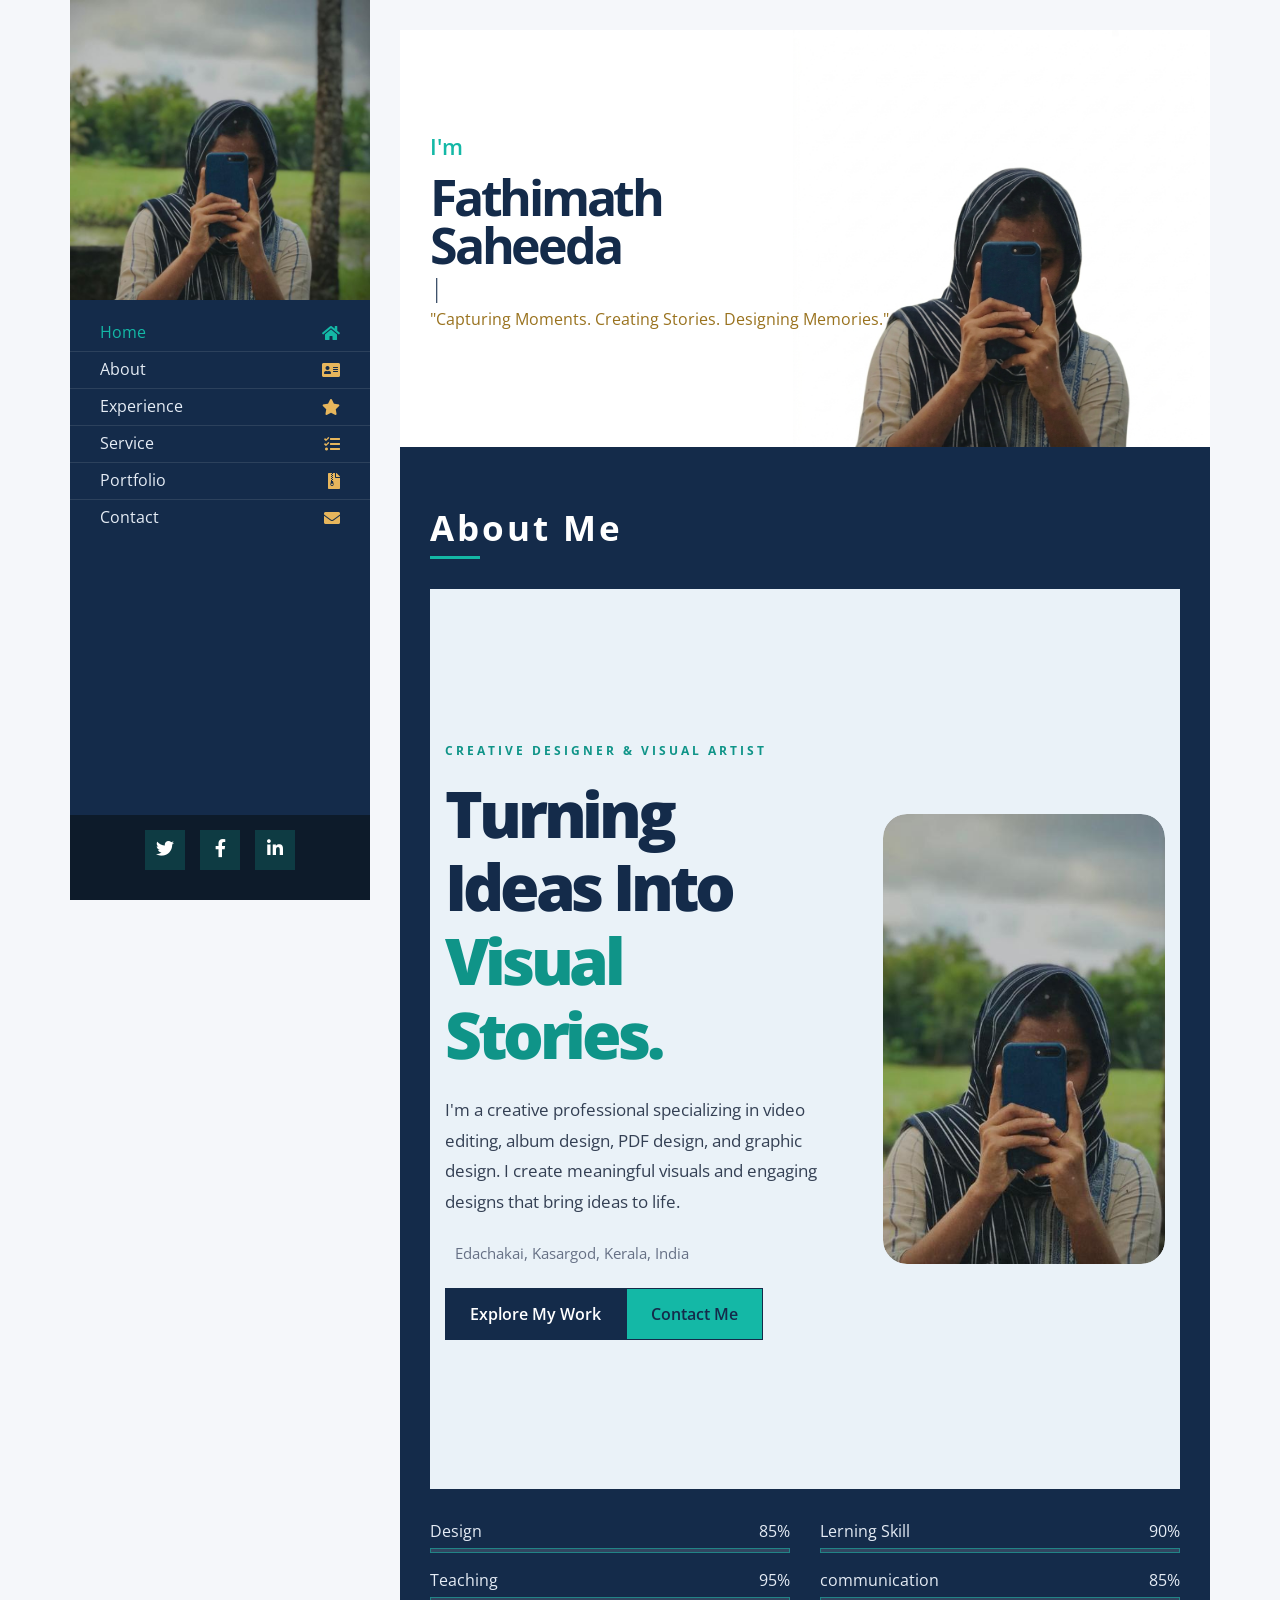
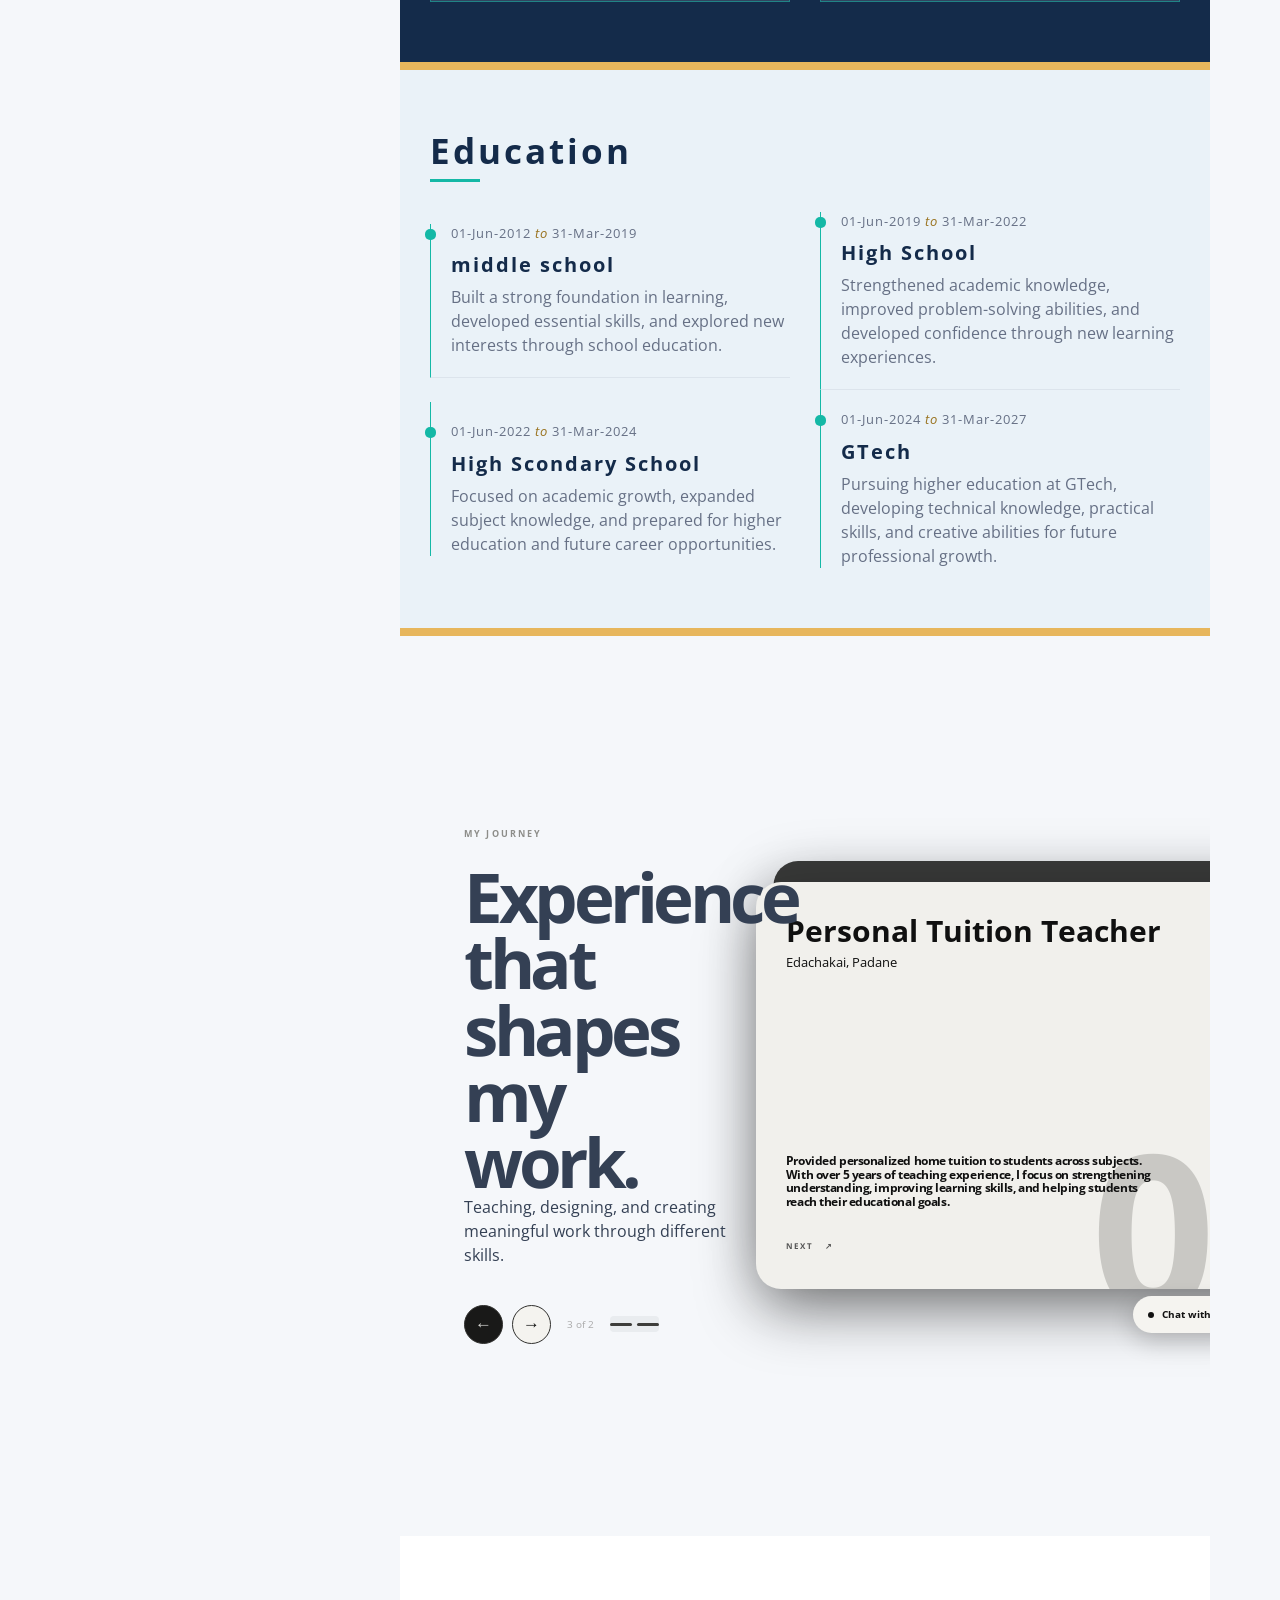
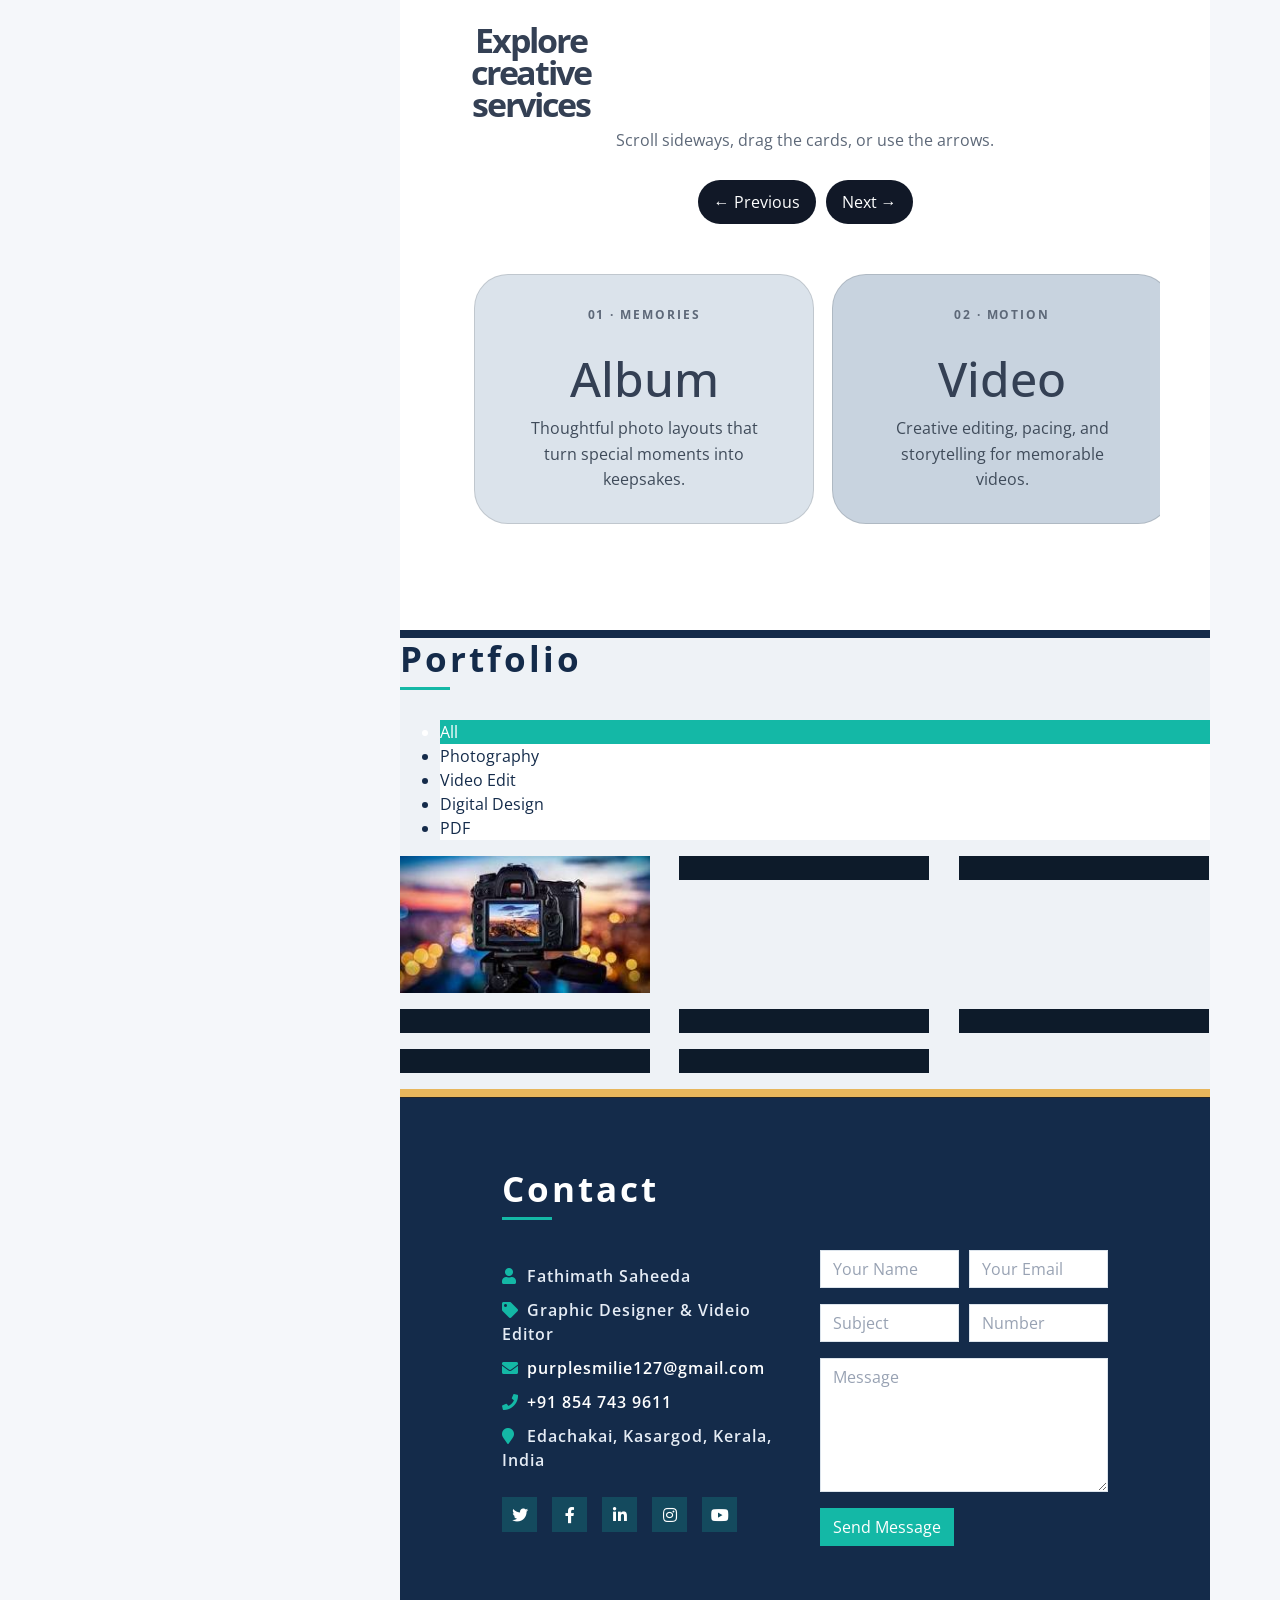
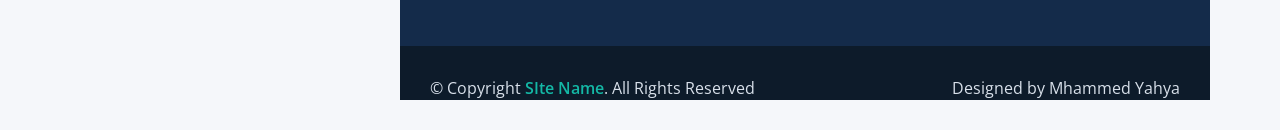
==== commit 4669e5eb: "Exprience and sevice" ====
--- a/index.html
+++ b/index.html
@@ -233,84 +233,87 @@
                 </div>
                 <!-- Education Start -->
                 
-                <!-- Experience Start -->
-                <div class="experience" id="experience">
-                    <div class="content-inner">
-                        <div class="content-header">
-                            <h2>Experience</h2>
-                        </div>
-                        <div class="row align-items-center">
-                            <div class="col-md-12">
-                                <div class="col-md-9">
-                                    <span>01-Dec-2025 <i>to</i>...</span>
-                                    <h3>Personal Tuition Teacher </h3>
-                                    <h4>Edachakai,padane</h4>
-                                    <h5></h5>
-                                    <p>
-                                        Provided personalized home tuition to few more students, teaching all subjects with over 5 years of experience. Focused on strengthening academic understanding, improving learning skills, and supporting students in achieving their educational goals.
-                                    </p>
-                                </div>
-                                <div  class="col-md-3" >
-                                    <span class="exp-icon">
-                                        <i class="fa fa-book">
-                                          
-                                        </i>
-                                        
-                                    </span>
-                                </div>
-                            </div>
-                            
-                            <div class="col-md-12">
-                                <div class="col-md-9">
-                                    <span>01-Jan-2020 <i>to</i> 31-Dec-2050</span>
-                                    <h3>Marriage Album Creation </h3>
-                                    <h4>Edachakai, padane</h4>
-                                    <h5>Graphic Designer</h5>
-                                    <p>
-                                        Crafted elegant, personalized wedding albums with creative photo compositions and thoughtful layouts, transforming precious moments into timeless visual stories that beautifully preserve love and cherished memories.
-                                    </p>
-                                </div>
-                            </div>
-                        </div>
-                    </div>
-                </div>
-                <!-- Experience Start -->
-                
+                <!-- Experience section: add this where your current #experience section is -->
+  <main class="hero">
+    <section class="hero-copy">
+      <p class="eyebrow">MY JOURNEY</p>
+      <h1>Experience <br>that shapes my work. <br></h1>
+      <p>Teaching, designing, and creating meaningful work through different skills.</p>
+
+      <div class="carousel-controls">
+        <button class="round-btn" id="prev" aria-label="Previous card">←</button>
+        <button class="round-btn active-btn" id="next" aria-label="Next card">→</button>
+        <span class="slide-count" id="count">1 of 2</span>
+        <div class="progress" id="progress" aria-label="Carousel progress">
+          <button aria-label="Show slide 1" data-slide="0" class="progress-segment"></button>
+          <button aria-label="Show slide 2" data-slide="1" class="progress-segment"></button>
+          
+        </div>
+      </div>
+    </section>
+
+    <section class="card-stage" aria-label="Plans carousel">
+      <article class="plan-card" data-index="0">
+        <header><span>Personal Tuition Teacher</span><small>01</small></header>
+        <small>Edachakai, Padane</small>
+        <div class="card-copy">
+          <p>Provided personalized home tuition to students across subjects. With over 5 years of teaching experience, I focus on strengthening understanding, improving learning skills, and helping students reach their educational goals.</p>
+          <a href="#contact">NEXT <span>↗</span></a>
+        </div>
+        <span class="watermark">01</span>
+      </article>
+      <article class="plan-card" data-index="1">
+        <header><span>Marriage Album Creation</span><small>02</small></header>
+        <small>Edachakai, Padane</small>
+        <div class="card-copy">
+          <p>Crafted elegant, personalized wedding albums with creative photo compositions and thoughtful layouts, transforming precious moments into timeless visual stories that beautifully preserve love and cherished memories.</p>
+          <a href="#contact">NEXT <span>↗</span></a>
+        </div>
+        <span class="watermark">02</span>
+      </article>
+      
+      <a class="chat-link" href="#contact"><span class="chat-dot"></span> Chat with us</a>
+    </section>
+  </main>
+
+ 
+                 <!-- Experience End -->
                 <!-- Service Start -->
                 <div class="service" id="service">
-                    <div class="content-inner">
-                        <div class="content-header">
-                            <h2>Service</h2>
-                        </div>
-                        <div class="row align-items-center">
-                            
-                            <div class="col-md-6">
-                                <div class="srv-col">
-                                    <i class="fa fa-video"></i>
-                                    <h3>Video Editing  </h3>
-                                    <p>
-                                        Crafted engaging videos through seamless editing, storytelling, and cinematic effects.
-                                    </p>
-                                </div>
-                            </div>
-                            <div class="col-md-6">
-                                <div class="srv-col">
-                                    <i class="fa fa-image"></i>
-                                    <h3>Digital Designing</h3>
-                                    <p>
-                                        Designed impactful graphics with creative layouts, compelling visuals, and cohesive design elements.
-                                    </p>
-                                </div>
-                            </div>
-                            <div class="col-md-6">
-                                <div class="srv-col">
-                                    <i class="fa fa-file-pdf"></i>
-                                    <h3>Album making </h3>
-                                    <p>Lorem ipsum dolor sit amet elit suscipit orci. Donec molestie velit id libero.</p>
-                                </div>
-                            </div>
-                        </div>
-                    </div>
+                    <main class="demo">
+    <header class="intro">
+      <h1>Explore creative services</h1>
+      <p>Scroll sideways, drag the cards, or use the arrows.</p>
+    </header>
+
+    <div class="controls" aria-label="Card navigation">
+      <button id="prev" type="button" aria-label="Scroll to previous card">← Previous</button>
+      <button id="next" type="button" aria-label="Scroll to next card">Next →</button>
+    </div>
+
+    <section class="scroller" id="scroller" aria-label="Horizontally scrolling service cards">
+      <article class="card">
+        <span class="eyebrow">01 · Memories</span>
+        <h2>Album</h2>
+        <p>Thoughtful photo layouts that turn special moments into keepsakes.</p>
+      </article>
+      <article class="card">
+        <span class="eyebrow">02 · Motion</span>
+        <h2>Video</h2>
+        <p>Creative editing, pacing, and storytelling for memorable videos.</p>
+      </article>
+      <article class="card">
+        <span class="eyebrow">03 · Design</span>
+        <h2>Digital</h2>
+        <p>Polished graphics and digital designs made for your message.</p>
+      </article>
+      <article class="card">
+        <span class="eyebrow">04 · Images</span>
+        <h2>Photo</h2>
+        <p>Careful image enhancement and retouching with a natural finish.</p>
+      </article>
+    </section>
+  </main>
                 </div>
                 <!-- Service Start -->
                 
--- a/css/style.css
+++ b/css/style.css
@@ -1198,9 +1198,13 @@
     color: var(--theme-secondary);
 }
 
+.header h1{
+    text:bold
+}
 .header h1,
 .header h2 {
     color: var(--theme-heading);
+
 }
 
 .header .typed-cursor {
@@ -1557,8 +1561,6 @@
     border-color: var(--theme-accent);
 }
 .contact .form .form-group {
-    width: 100px;
-    place-items:center;
 
 }
 /* Footer */
@@ -1595,4 +1597,183 @@
     .navbar {
         background: var(--theme-primary) !important;
     }
-}+}
+* { box-sizing: border-box; }
+
+:root {
+  --ink: #111827;
+  --muted: #5d6878;
+  --panel: #dbe3eb;
+  --accent: #2563eb;
+}
+.demo { width: min(100%, 1050px); padding: 28px 20px 36px; }
+.intro { text-align: center; margin-bottom: 28px; }
+.intro h1 { font-size: clamp(1.4rem, 3vw, 2.1rem); margin: 0 0 8px; }
+.intro p { margin: 0; color: var(--muted); }
+
+.controls { display: flex; justify-content: center; gap: 10px; margin: 0 0 16px; }
+.controls button {
+  border: 0; border-radius: 999px; padding: 10px 16px;
+  background: var(--ink); color: white; font: inherit; cursor: pointer;
+  transition: transform .2s, background .2s;
+}
+.controls button:hover { background: var(--accent); transform: translateY(-2px); }
+
+.scroller {
+  display: flex; gap: 18px; overflow-x: auto; overflow-y: hidden;
+  padding: 34px max(24px, calc((100% - 820px)/2)) 40px;
+  scroll-snap-type: x mandatory; scroll-behavior: smooth;
+  scrollbar-width: thin; scrollbar-color: #9aa8b8 transparent;
+  cursor: grab; overscroll-behavior-x: contain;
+}
+.scroller:active { cursor: grabbing; }
+.scroller::-webkit-scrollbar { height: 8px; }
+.scroller::-webkit-scrollbar-thumb { background: #aab6c4; border-radius: 20px; }
+
+.card {
+  flex: 0 0 clamp(250px, 34vw, 340px);
+  min-height: 250px; padding: 28px;
+  border-radius: 34px; background: var(--panel);
+  display: flex; flex-direction: column; justify-content: center;
+  scroll-snap-align: center; text-align: center;
+  transition: transform .35s ease, background .35s ease, box-shadow .35s ease;
+}
+.card:nth-child(2) { background: #c8d3df; }
+.card:nth-child(3) { background: #e1e8ef; }
+.card:hover { transform: translateY(-8px); box-shadow: 0 18px 35px #1f29371a; }
+.card .eyebrow {
+  text-transform: uppercase; letter-spacing: .16em;
+  color: var(--muted); font-size: .75rem; font-weight: 700;
+}
+.card h2 { font-size: clamp(2rem, 5vw, 3rem); margin: 8px 0 12px; line-height: 1.05; }
+.card p { margin: 0 auto; max-width: 26ch; color: #3f4b5a; line-height: 1.6; }
+.hint { text-align: center; color: var(--muted); font-size: .9rem; margin-top: 12px; }
+
+@media (max-width: 600px) {
+  .demo { padding-inline: 12px; }
+  .scroller { padding-inline: 22px; gap: 12px; }
+  .card { flex-basis: 82vw; min-height: 230px; border-radius: 28px; }
+}
+@media (prefers-reduced-motion: reduce) {
+  *, *::before, *::after { scroll-behavior: auto !important; transition: none !important; }
+}
+
+/* EXperiance */
+@import url('https://fonts.googleapis.com/css2?family=DM+Sans:wght@400;500;600;700&display=swap');
+
+:root {
+  --black: #090909;
+  --white: #f4f3ef;
+  --dim: #777774;
+  --card-w: min(48vw, 550px);
+}
+* { box-sizing: border-box; }
+.hero {
+  min-height: 100svh;
+  width: min(1440px, 100%);
+  margin: auto;
+  padding: clamp(24px, 5vw, 76px);
+  display: grid;
+  grid-template-columns: minmax(280px, .8fr) minmax(420px, 1.2fr);
+  gap: clamp(30px, 6vw, 90px);
+  align-items: center;
+  overflow: hidden;
+}
+.hero-copy { position: relative; z-index: 5; }
+.eyebrow {
+  color: #8d8d89; font-size: 9px; letter-spacing: .24em;
+  font-weight: 700; margin: 0 0 22px;
+}
+h1 {
+  font-size: clamp(2.7rem, 5.4vw, 5.7rem);
+  line-height: .96; letter-spacing: -.065em; font-weight: 700;
+  margin: 0; max-width: 8.5ch;
+}
+.carousel-controls { display: flex; align-items: center; gap: 9px; margin-top: 38px; }
+.round-btn {
+  width: 39px; height: 39px; border: 1px solid #30302e; border-radius: 50%;
+  background: #191918; color: #d6d6d2; cursor: pointer; font-size: 17px;
+  transition: background .25s, color .25s, transform .25s;
+}
+.round-btn:hover { transform: translateY(-2px); }
+.active-btn { background: var(--white); color: #101010; }
+.slide-count { color: #aaa; font-size: 10px; margin: 0 7px; white-space: nowrap; }
+.progress { display: flex; gap: 5px; align-items: center; }
+.progress-segment {
+  width: 22px; height: 3px; padding: 0; border: 0; border-radius: 8px;
+  background: #3d3d3a; cursor: pointer; transition: width .3s, background .3s;
+}
+.progress-segment.selected { width: 30px; background: #eee; }
+
+.card-stage {
+  height: min(65vh, 550px); min-height: 390px; position: relative;
+  display: flex; align-items: center; justify-content: center;
+  perspective: 1200px;
+}
+.plan-card {
+  position: absolute; width: var(--card-w); max-width: 560px; height: 74%;
+  border-radius: 25px; padding: 26px 30px; overflow: hidden;
+  background: #d9d8d4; color: #101010;
+  display: flex; flex-direction: column;
+  transition: transform .65s cubic-bezier(.2,.8,.2,1), opacity .55s, background .5s;
+  box-shadow: 0 22px 60px #0006;
+}
+.plan-card header {
+  display: flex; justify-content: space-between; align-items: center;
+  font-size: 30px; font-weight: 700; position: relative; z-index: 2;
+}
+.plan-card header small { font-size: 9px; color: #666; }
+.card-copy {
+  position: relative; z-index: 2; margin-top: auto; margin-bottom: 8px;
+  max-width: 370px;
+}
+.card-copy p {
+  font-size: 12px; line-height: 1.15;
+  letter-spacing: -.035em; font-weight: 700; margin: 0 0 22px;
+}
+.card-copy a {
+  color: #555; font-size: 8px; font-weight: 700; letter-spacing: .2em;
+  text-decoration: none; display: inline-flex; gap: 12px; align-items: center;
+}
+.watermark {
+  position: absolute; right: 0; bottom: -48px; color: #c9c8c4;
+  font-size: clamp(8rem, 17vw, 15rem); font-weight: 700; line-height: 1;
+  letter-spacing: -.08em; pointer-events: none;
+}
+.plan-card[data-position="active"] { z-index: 3; opacity: 1; transform: translate(0, 0) rotate(0) scale(1); background: #f1f0ec; }
+.plan-card[data-position="behind1"] { z-index: 2; opacity: .92; transform: translate(12px, -25px) scale(.98); background: #292928; color: #eee; }
+.plan-card[data-position="behind1"] header small,
+.plan-card[data-position="behind1"] .card-copy a { color: #aaa; }
+.plan-card[data-position="behind1"] .watermark { color: #333; }
+.plan-card[data-position="behind2"] { z-index: 1; opacity: .75; transform: translate(22px, -48px) scale(.96); background: #1a1a19; color: #eee; }
+.plan-card[data-position="behind2"] header small,
+.plan-card[data-position="behind2"] .card-copy a { color: #aaa; }
+.plan-card[data-position="behind2"] .watermark { color: #252525; }
+.chat-link {
+  position: absolute; z-index: 8; bottom: 5%; right: 0;
+  background: #f5f4f0; color: #111; text-decoration: none;
+  border-radius: 999px; padding: 11px 15px; font-size: 10px; font-weight: 700;
+  display: flex; align-items: center; gap: 8px; box-shadow: 0 8px 25px #0003;
+}
+.chat-dot { width: 6px; height: 6px; background: #111; border-radius: 50%; }
+.contact { padding: 70px 8vw; border-top: 1px solid #262626; color: #aaa; }
+.contact a { color: #f4f3ef; }
+
+@media (max-width: 850px) {
+  .hero { grid-template-columns: 1fr; gap: 32px; padding: 36px 24px 50px; }
+  h1 { max-width: 12ch; font-size: clamp(2.8rem, 11vw, 5rem); }
+  .card-stage { height: 430px; min-height: 360px; }
+  :root { --card-w: min(82vw, 520px); }
+  .plan-card { height: 78%; padding: 22px; }
+  .chat-link { right: 2%; bottom: 1%; }
+}
+@media (max-width: 430px) {
+  .card-stage { height: 370px; }
+  .plan-card { border-radius: 20px; }
+  .card-copy p { font-size: 1.1rem; }
+  .progress-segment { width: 15px; }
+  .progress-segment.selected { width: 22px; }
+}
+@media (prefers-reduced-motion: reduce) {
+  *, *::before, *::after { transition: none !important; scroll-behavior: auto !important; }
+}
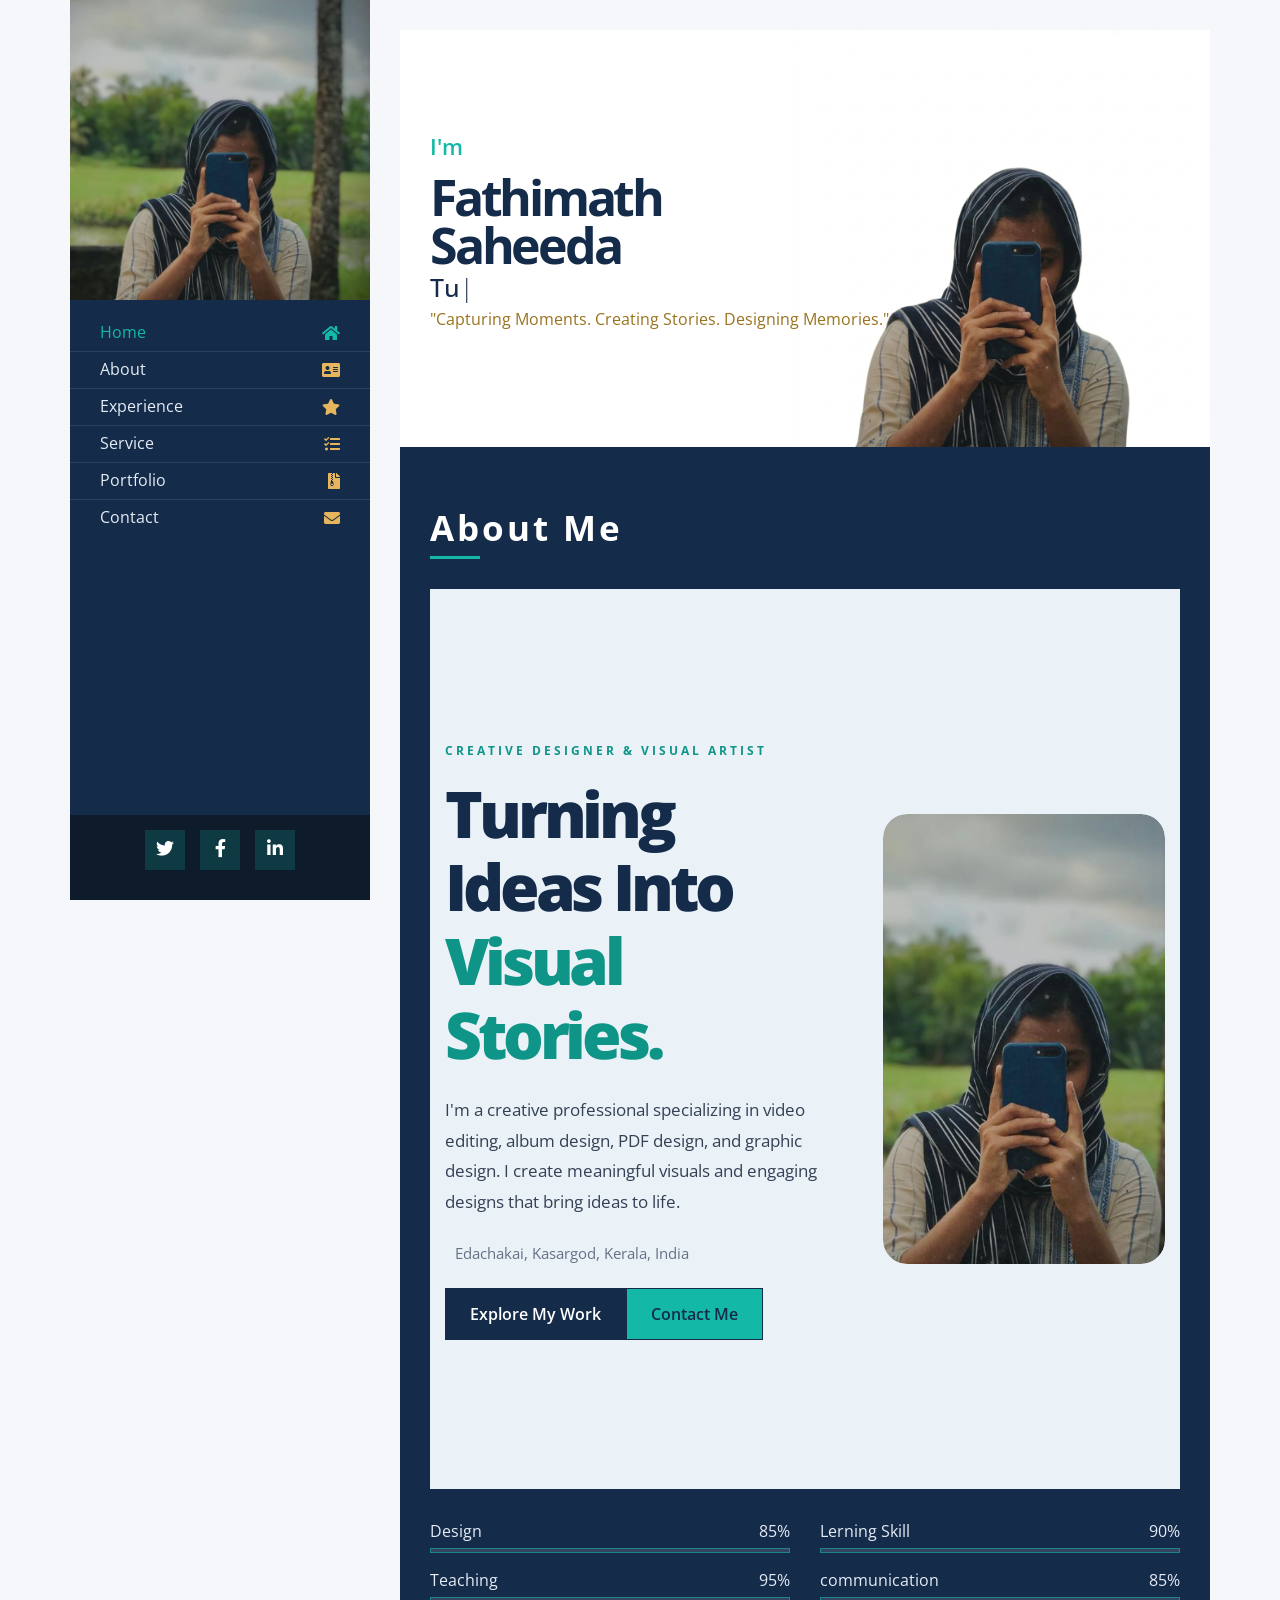
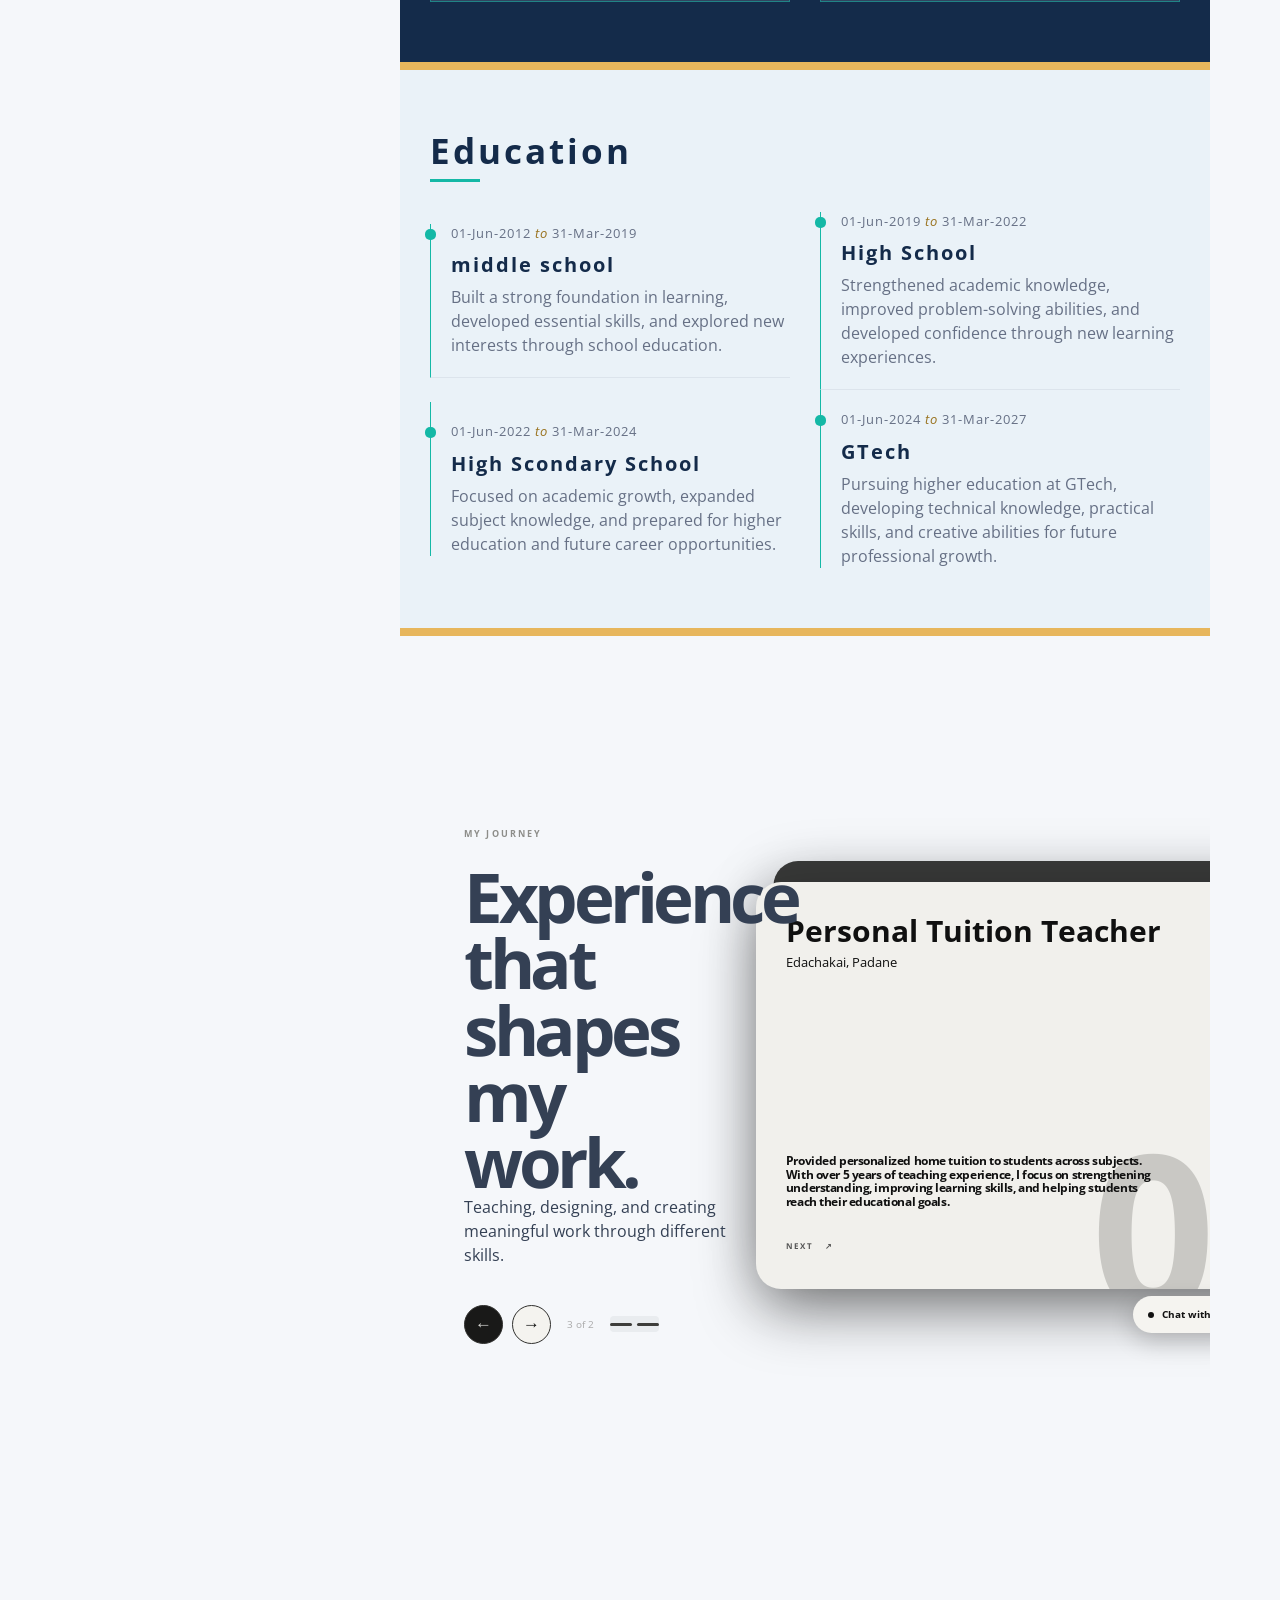
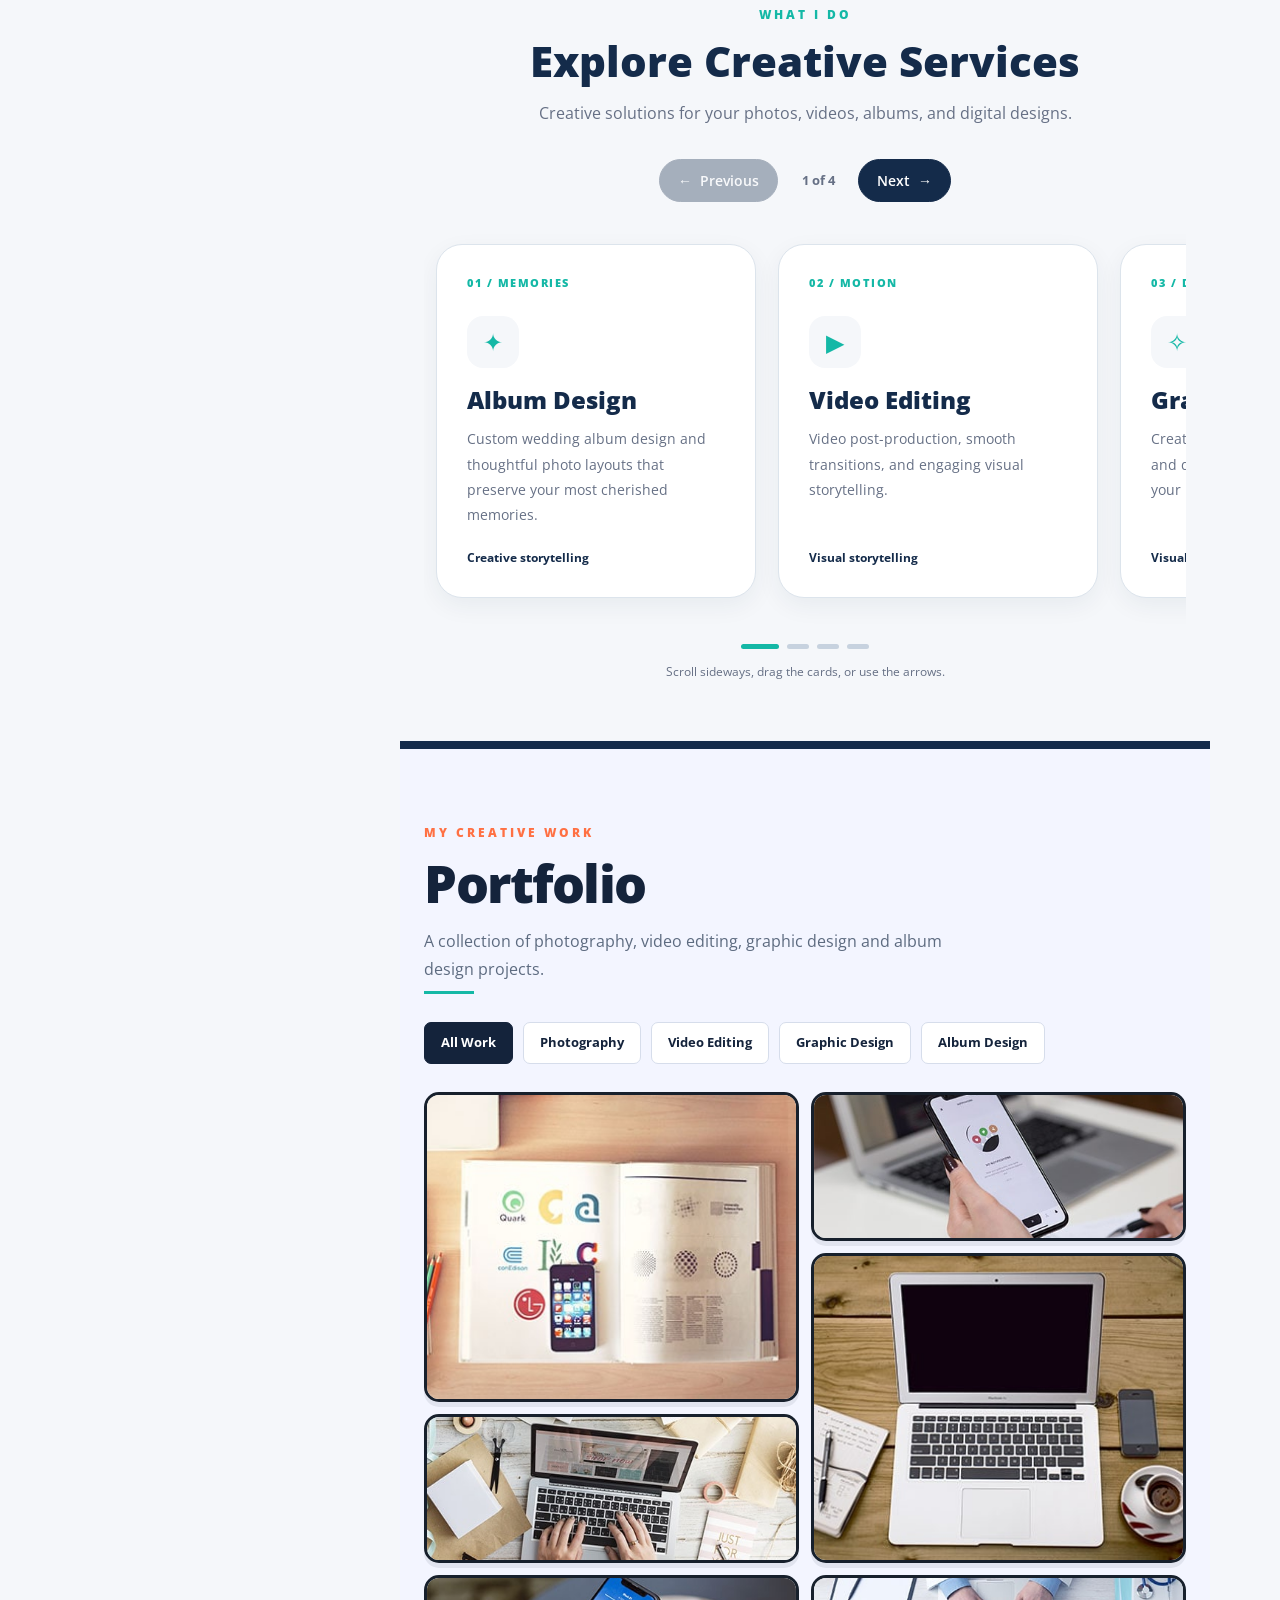
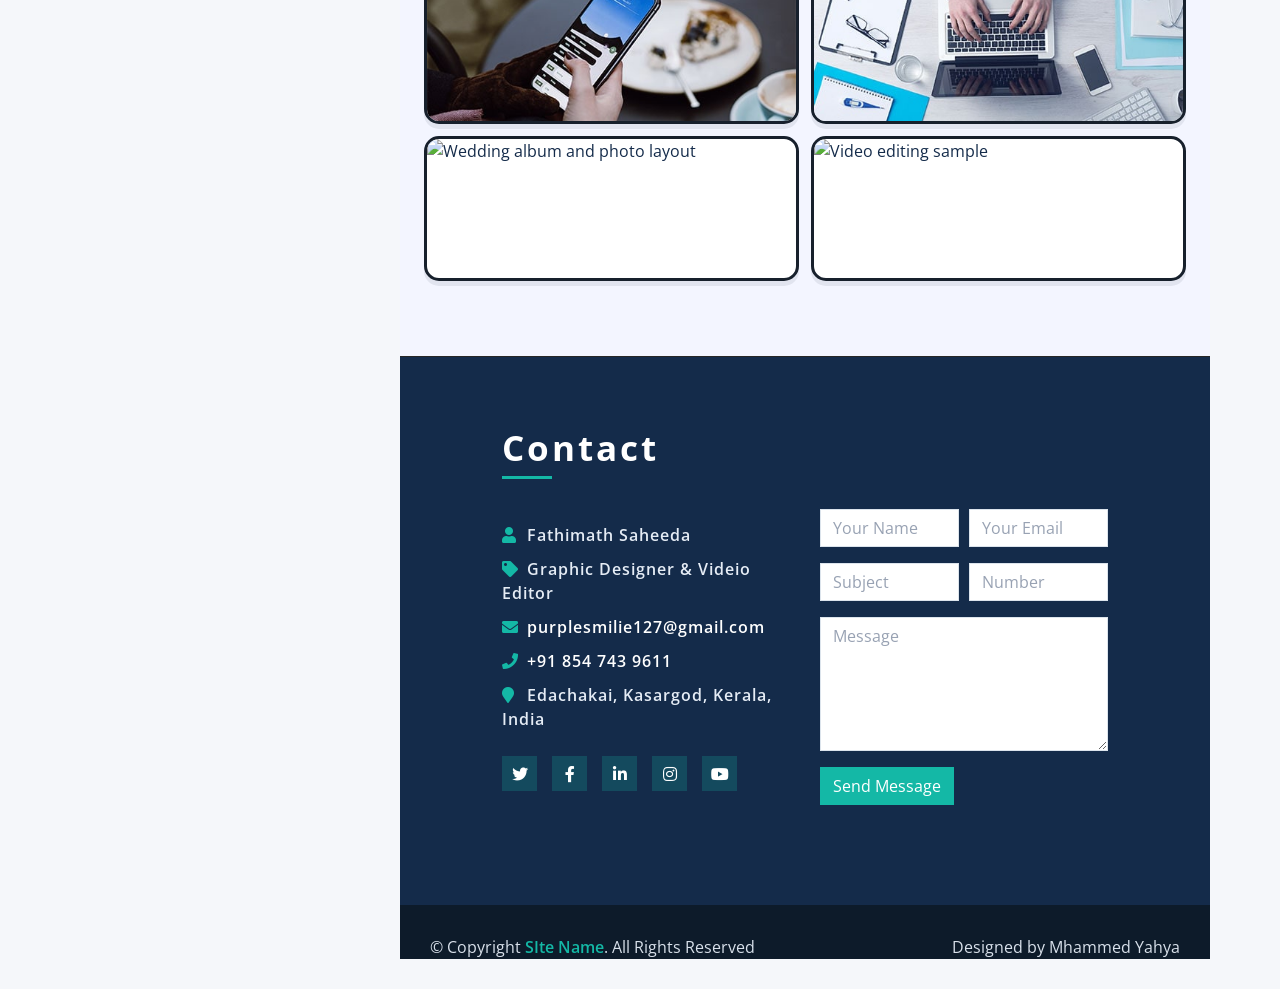
==== commit 7698cca7: "finish" ====
--- a/index.html
+++ b/index.html
@@ -233,7 +233,7 @@
                 </div>
                 <!-- Education Start -->
                 
-                <!-- Experience section: add this where your current #experience section is -->
+                <!-- Experience section -->
   <main class="hero">
     <section class="hero-copy">
       <p class="eyebrow">MY JOURNEY</p>
@@ -278,151 +278,322 @@
 
  
                  <!-- Experience End -->
-                <!-- Service Start -->
-                <div class="service" id="service">
-                    <main class="demo">
-    <header class="intro">
-      <h1>Explore creative services</h1>
-      <p>Scroll sideways, drag the cards, or use the arrows.</p>
-    </header>
-
-    <div class="controls" aria-label="Card navigation">
-      <button id="prev" type="button" aria-label="Scroll to previous card">← Previous</button>
-      <button id="next" type="button" aria-label="Scroll to next card">Next →</button>
+  
+<!-- Service Start -->
+<section class="service" id="service">
+    <main class="service-demo">
+
+        <!-- Centered heading -->
+        <header class="service-intro">
+            <p class="service-eyebrow">WHAT I DO</p>
+            <h2>Explore Creative Services</h2>
+            <p>
+                Creative solutions for your photos, videos, albums,
+                and digital designs.
+            </p>
+        </header>
+
+        <!-- Navigation controls -->
+        <div class="service-controls" aria-label="Service card navigation">
+            <button
+                id="service-prev"
+                type="button"
+                aria-label="Previous service"
+                disabled
+            >
+                <span aria-hidden="true">←</span> Previous
+            </button>
+
+            <span class="service-count" id="service-count" aria-live="polite">
+                1 of 4
+            </span>
+
+            <button
+                id="service-next"
+                type="button"
+                aria-label="Next service"
+            >
+                Next <span aria-hidden="true">→</span>
+            </button>
+        </div>
+
+        <!-- Horizontal service cards -->
+        <div
+            class="service-scroller"
+            id="service-scroller"
+            tabindex="0"
+            role="region"
+            aria-label="Creative services. Use arrow keys or swipe to browse."
+        >
+            <article class="service-card">
+                <span class="service-card-number">01 / MEMORIES</span>
+                <div class="service-card-icon" aria-hidden="true">✦</div>
+                <h3>Album Design</h3>
+                <p>
+                    Custom wedding album design and thoughtful photo layouts
+                    that preserve your most cherished memories.
+                </p>
+                <span class="service-card-label">Creative storytelling</span>
+            </article>
+
+            <article class="service-card">
+                <span class="service-card-number">02 / MOTION</span>
+                <div class="service-card-icon" aria-hidden="true">▶</div>
+                <h3>Video Editing</h3>
+                <p>
+                    Video post-production, smooth transitions, and
+                    engaging visual storytelling.
+                </p>
+                <span class="service-card-label">Visual storytelling</span>
+            </article>
+
+            <article class="service-card">
+                <span class="service-card-number">03 / DESIGN</span>
+                <div class="service-card-icon" aria-hidden="true">✧</div>
+                <h3>Graphic Design</h3>
+                <p>
+                    Creative graphics, attractive layouts, and digital
+                    designs that communicate your ideas.
+                </p>
+                <span class="service-card-label">Visual communication</span>
+            </article>
+
+            <article class="service-card">
+                <span class="service-card-number">04 / IMAGES</span>
+                <div class="service-card-icon" aria-hidden="true">◎</div>
+                <h3>Photo Editing</h3>
+                <p>
+                    Professional image enhancement, color correction,
+                    and natural-looking photo retouching.
+                </p>
+                <span class="service-card-label">Image enhancement</span>
+            </article>
+        </div>
+
+        <!-- Progress indicators -->
+        <div class="service-progress" id="service-progress"
+             aria-label="Choose a service">
+            <button type="button" data-slide="0"
+                    aria-label="Show Album Design"></button>
+            <button type="button" data-slide="1"
+                    aria-label="Show Video Editing"></button>
+            <button type="button" data-slide="2"
+                    aria-label="Show Graphic Design"></button>
+            <button type="button" data-slide="3"
+                    aria-label="Show Photo Editing"></button>
+        </div>
+
+        <p class="service-hint">
+            Scroll sideways, drag the cards, or use the arrows.
+        </p>
+
+    </main>
+</section>
+<!-- Service End -->
+
+                <!-- Service end -->              
+                
+<!-- PORTFOLIO SECTION -->
+<section class="portfolio bento-portfolio" id="portfolio">
+    <div class="content-inner">
+
+        <div class="content-header">
+            <p class="bento-eyebrow">MY CREATIVE WORK</p>
+            <h2>Portfolio</h2>
+            <p class="bento-description">
+                A collection of photography, video editing, graphic design
+                and album design projects.
+            </p>
+        </div>
+
+        <!-- Category filters -->
+        <ul class="portfolio-filters" id="portfolio-flters">
+            <li class="filter-active" data-filter="all">All Work</li>
+            <li data-filter="photography">Photography</li>
+            <li data-filter="video">Video Editing</li>
+            <li data-filter="graphic">Graphic Design</li>
+            <li data-filter="album">Album Design</li>
+        </ul>
+
+        <!-- Bento grid -->
+        <div class="portfolio-container">
+
+            <!-- Large featured project -->
+            <article class="portfolio-item bento-large"
+                     data-category="photography">
+                <a class="bento-image-link"
+                   href="img/portfolio-1.jpg"
+                   target="_blank"
+                   aria-label="View photography project">
+                    <img src="img/portfolio-1.jpg"
+                         alt="Featured photography project"
+                         loading="lazy">
+                </a>
+                <div class="bento-overlay">
+                    <span class="bento-category">PHOTOGRAPHY</span>
+                    <h3>Featured Photography</h3>
+                    <p>Creative moments, captured beautifully.</p>
+                    <a class="bento-view"
+                       href="img/portfolio-1.jpg"
+                       target="_blank"
+                       aria-label="Open featured photography">↗</a>
+                </div>
+            </article>
+
+            <!-- Small tile -->
+            <article class="portfolio-item bento-small"
+                     data-category="graphic">
+                <a class="bento-image-link"
+                   href="img/portfolio-2.jpg"
+                   target="_blank"
+                   aria-label="View graphic design project">
+                    <img src="img/portfolio-2.jpg"
+                         alt="Graphic design project"
+                         loading="lazy">
+                </a>
+                <div class="bento-overlay">
+                    <span class="bento-category">GRAPHIC DESIGN</span>
+                    <h3>Creative Design</h3>
+                    <a class="bento-view"
+                       href="img/portfolio-2.jpg"
+                       target="_blank"
+                       aria-label="Open graphic design">↗</a>
+                </div>
+            </article>
+
+            <!-- Tall tile -->
+            <article class="portfolio-item bento-tall"
+                     data-category="album">
+                <a class="bento-image-link"
+                   href="img/portfolio-3.jpg"
+                   target="_blank"
+                   aria-label="View album design project">
+                    <img src="img/portfolio-3.jpg"
+                         alt="Wedding album design"
+                         loading="lazy">
+                </a>
+                <div class="bento-overlay">
+                    <span class="bento-category">ALBUM DESIGN</span>
+                    <h3>Wedding Memories</h3>
+                    <p>Elegant layouts for unforgettable moments.</p>
+                    <a class="bento-view"
+                       href="img/portfolio-3.jpg"
+                       target="_blank"
+                       aria-label="Open album design">↗</a>
+                </div>
+            </article>
+
+            <!-- Wide tile -->
+            <article class="portfolio-item bento-wide"
+                     data-category="video">
+                <a class="bento-image-link"
+                   href="img/portfolio-4.jpg"
+                   target="_blank"
+                   aria-label="View video editing project">
+                    <img src="img/portfolio-4.jpg"
+                         alt="Video editing project"
+                         loading="lazy">
+                </a>
+                <div class="bento-overlay">
+                    <span class="bento-category">VIDEO EDITING</span>
+                    <h3>Visual Stories</h3>
+                    <p>Bringing every frame to life.</p>
+                    <a class="bento-view"
+                       href="img/portfolio-4.jpg"
+                       target="_blank"
+                       aria-label="Open video project image">↗</a>
+                </div>
+            </article>
+
+            <!-- Small tile -->
+            <article class="portfolio-item bento-small"
+                     data-category="photography">
+                <a class="bento-image-link"
+                   href="img/portfolio-5.jpg"
+                   target="_blank"
+                   aria-label="View portrait photography">
+                    <img src="img/portfolio-5.jpg"
+                         alt="Portrait photography"
+                         loading="lazy">
+                </a>
+                <div class="bento-overlay">
+                    <span class="bento-category">PHOTOGRAPHY</span>
+                    <h3>Portraits</h3>
+                    <a class="bento-view"
+                       href="img/portfolio-5.jpg"
+                       target="_blank"
+                       aria-label="Open portrait project">↗</a>
+                </div>
+            </article>
+
+            <!-- Medium tile -->
+            <article class="portfolio-item bento-medium"
+                     data-category="graphic">
+                <a class="bento-image-link"
+                   href="img/portfolio-6.jpg"
+                   target="_blank"
+                   aria-label="View digital artwork">
+                    <img src="img/portfolio-6.jpg"
+                         alt="Digital artwork and graphic design"
+                         loading="lazy">
+                </a>
+                <div class="bento-overlay">
+                    <span class="bento-category">GRAPHIC DESIGN</span>
+                    <h3>Digital Artwork</h3>
+                    <a class="bento-view"
+                       href="img/portfolio-6.jpg"
+                       target="_blank"
+                       aria-label="Open digital artwork">↗</a>
+                </div>
+            </article>
+
+            <!-- Wide bottom tile -->
+            <article class="portfolio-item bento-bottom-wide"
+                     data-category="album">
+                <a class="bento-image-link"
+                   href="https://images.template.net/wp-content/uploads/2022/12/Wedding-Album-Sizes.jpeg"
+                   target="_blank"
+                   aria-label="View wedding album project">
+                    <img src="https://images.template.net/wp-content/uploads/2022/12/Wedding-Album-Sizes.jpeg"
+                         alt="Wedding album and photo layout"
+                         loading="lazy">
+                </a>
+                <div class="bento-overlay">
+                    <span class="bento-category">ALBUM DESIGN</span>
+                    <h3>Wedding Album Collection</h3>
+                    <p>Preserving cherished memories in timeless designs.</p>
+                    <a class="bento-view"
+                       href="https://images.template.net/wp-content/uploads/2022/12/Wedding-Album-Sizes.jpeg"
+                       target="_blank"
+                       aria-label="Open wedding album">↗</a>
+                </div>
+            </article>
+
+            <!-- Small final tile -->
+            <article class="portfolio-item bento-small"
+                     data-category="video">
+                <a class="bento-image-link"
+                   href="https://img.magnific.com/free-photo/professional-agency-setup-cinematic-footage-creation-video-editing_482257-118951.jpg?semt=ais_hybrid&w=740&q=80"
+                   target="_blank"
+                   aria-label="View video editing sample">
+                    <img src="https://img.magnific.com/free-photo/professional-agency-setup-cinematic-footage-creation-video-editing_482257-118951.jpg?semt=ais_hybrid&w=740&q=80"
+                         alt="Video editing sample"
+                         loading="lazy">
+                </a>
+                <div class="bento-overlay">
+                    <span class="bento-category">VIDEO EDITING</span>
+                    <h3>Video Moments</h3>
+                    <a class="bento-view"
+                       href="https://img.magnific.com/free-photo/professional-agency-setup-cinematic-footage-creation-video-editing_482257-118951.jpg?semt=ais_hybrid&w=740&q=80"
+                       target="_blank"
+                       aria-label="Open video sample image">↗</a>
+                </div>
+            </article>
+
+        </div>
     </div>
-
-    <section class="scroller" id="scroller" aria-label="Horizontally scrolling service cards">
-      <article class="card">
-        <span class="eyebrow">01 · Memories</span>
-        <h2>Album</h2>
-        <p>Thoughtful photo layouts that turn special moments into keepsakes.</p>
-      </article>
-      <article class="card">
-        <span class="eyebrow">02 · Motion</span>
-        <h2>Video</h2>
-        <p>Creative editing, pacing, and storytelling for memorable videos.</p>
-      </article>
-      <article class="card">
-        <span class="eyebrow">03 · Design</span>
-        <h2>Digital</h2>
-        <p>Polished graphics and digital designs made for your message.</p>
-      </article>
-      <article class="card">
-        <span class="eyebrow">04 · Images</span>
-        <h2>Photo</h2>
-        <p>Careful image enhancement and retouching with a natural finish.</p>
-      </article>
-    </section>
-  </main>
-                </div>
-                <!-- Service Start -->
-                
-                <!-- Portfolio Start -->
-                <div class="portfolio" id="portfolio">
-                    <div class="content-inner">
-                        <div class="content-header">
-                            <h2>Portfolio</h2>
-                        </div>
-                        <div class="row">
-                            <div class="col-lg-12">
-                                <ul id="portfolio-flters">
-                                    <li data-filter="*" class="filter-active">All</li>
-                                    <li data-filter=".web-des">Photography</li>
-                                    <li data-filter=".web-dev">Video Edit</li>
-                                    <li data-filter=".dig-mar">Digital Design</li>
-                                    <li data-filter=".pdf">PDF</li>
-                                </ul>
-                            </div>
-                        </div>
-                        <div class="row portfolio-container">
-                            <div class="col-lg-4 col-md-6 portfolio-item web-des">
-                                <div class="portfolio-wrap">
-                                    <figure>
-                                        <img src="[data-uri]" class="img-fluid" alt="">
-                                        <a href="[data-uri]" data-lightbox="portfolio" data-title="Project Name" class="link-preview" title="Preview"><i class="fa fa-eye"></i></a>
-                                        <a href="#" class="link-details" title="More Details"><i class="fa fa-link"></i></a>
-                                        <a class="portfolio-title" href="#">Project Name <span>Photography</span></a>
-                                    </figure>
-                                </div>
-                            </div>
-
-                            <div class="col-lg-4 col-md-6 portfolio-item web-des">
-                                <div class="portfolio-wrap">
-                                    <figure>
-                                        <img src="https://encrypted-tbn0.gstatic.com/images?q=tbn:ANd9GcQg5DtaDdjwathvQEJ69sjIdUOrigDTHsfKkLzMuNs8eQ&s=10" class="img-fluid" alt="">
-                                        <a href="https://encrypted-tbn0.gstatic.com/images?q=tbn:ANd9GcQg5DtaDdjwathvQEJ69sjIdUOrigDTHsfKkLzMuNs8eQ&s=10" class="link-preview" data-lightbox="portfolio" data-title="Project Name" title="Preview"><i class="fa fa-eye"></i></a>
-                                        <a href="#" class="link-details" title="More Details"><i class="fa fa-link"></i></a>
-                                        <a class="portfolio-title" href="#">Project Name <span>Photography </span></a>
-                                    </figure>
-                                </div>
-                            </div>
-
-                            <div class="col-lg-4 col-md-6 portfolio-item web-dev">
-                                <div class="portfolio-wrap">
-                                    <figure>
-                                        <img src="https://encrypted-tbn0.gstatic.com/images?q=tbn:ANd9GcSli8gCB_b_8LjxbzsFCnkPjKtsFExp9iQmWFXVpQCokw&s=10" class="img-fluid" alt="">
-                                        <a href="https://encrypted-tbn0.gstatic.com/images?q=tbn:ANd9GcSli8gCB_b_8LjxbzsFCnkPjKtsFExp9iQmWFXVpQCokw&s=10" class="link-preview" data-lightbox="portfolio" data-title="Project Name" title="Preview"><i class="fa fa-eye"></i></a>
-                                        <a href="#" class="link-details" title="More Details"><i class="fa fa-link"></i></a>
-                                        <a class="portfolio-title" href="#">Project Name <span>Video Edit</span></a>
-                                    </figure>
-                                </div>
-                            </div>
-
-                            <div class="col-lg-4 col-md-6 portfolio-item web-dev">
-                                <div class="portfolio-wrap">
-                                    <figure>
-                                        <img src="https://encrypted-tbn0.gstatic.com/images?q=tbn:ANd9GcR7GUBKRq0B3V-uqPI2d_5zNc1MSA3Pv-fNzdatRe0maw&s=10" class="img-fluid" alt="">
-                                        <a href="https://encrypted-tbn0.gstatic.com/images?q=tbn:ANd9GcR7GUBKRq0B3V-uqPI2d_5zNc1MSA3Pv-fNzdatRe0maw&s=10" class="link-preview" data-lightbox="portfolio" data-title="Project Name" title="Preview"><i class="fa fa-eye"></i></a>
-                                        <a href="#" class="link-details" title="More Details"><i class="fa fa-link"></i></a>
-                                        <a class="portfolio-title" href="#">Project Name <span>Video Edit</span></a>
-                                    </figure>
-                                </div>
-                            </div>
-
-                            <div class="col-lg-4 col-md-6 portfolio-item dig-mar">
-                                <div class="portfolio-wrap">
-                                    <figure>
-                                        <img src="https://encrypted-tbn0.gstatic.com/images?q=tbn:ANd9GcRIohGVdgNm38HoAC8iuAJR33AqS9deD7pZv00qUJdMDA&s=10" class="img-fluid" alt="">
-                                        <a href="https://encrypted-tbn0.gstatic.com/images?q=tbn:ANd9GcRIohGVdgNm38HoAC8iuAJR33AqS9deD7pZv00qUJdMDA&s=10" class="link-preview" data-lightbox="portfolio" data-title="Project Name" title="Preview"><i class="fa fa-eye"></i></a>
-                                        <a href="#" class="link-details" title="More Details"><i class="fa fa-link"></i></a>
-                                        <a class="portfolio-title" href="#">Project Name <span>Digital Design</span></a>
-                                    </figure>
-                                </div>
-                            </div>
-
-                            <div class="col-lg-4 col-md-6 portfolio-item dig-mar">
-                                <div class="portfolio-wrap">
-                                    <figure>
-                                        <img src="https://encrypted-tbn0.gstatic.com/images?q=tbn:ANd9GcToqK8lS2jzQzNWidCL01MJJ7CCaNCGMpYeoT6CqKuA-w&s=10" class="img-fluid" alt="">
-                                        <a href="https://encrypted-tbn0.gstatic.com/images?q=tbn:ANd9GcToqK8lS2jzQzNWidCL01MJJ7CCaNCGMpYeoT6CqKuA-w&s=10" class="link-preview" data-lightbox="portfolio" data-title="Project Name" title="Preview"><i class="fa fa-eye"></i></a>
-                                        <a href="#" class="link-details" title="More Details"><i class="fa fa-link"></i></a>
-                                        <a class="portfolio-title" href="#">Project Name <span>Digital Design</span></a>
-                                    </figure>
-                                </div>
-                            </div>
-                            <div class="col-lg-4 col-md-6 portfolio-item pdf">
-                                <div class="portfolio-wrap">
-                                    <figure>
-                                        <img src="https://encrypted-tbn0.gstatic.com/images?q=tbn:ANd9GcSPlyLK50vSBnf3TdHZsn7YAMGIKCMAj2G9uU2Aa8wfHg&s=10" class="img-fluid" alt="">
-                                        <a href="https://encrypted-tbn0.gstatic.com/images?q=tbn:ANd9GcSPlyLK50vSBnf3TdHZsn7YAMGIKCMAj2G9uU2Aa8wfHg&s=10" class="link-preview" data-lightbox="portfolio" data-title="Project Name" title="Preview"><i class="fa fa-eye"></i></a>
-                                        <a href="#" class="link-details" title="More Details"><i class="fa fa-link"></i></a>
-                                        <a class="portfolio-title" href="#">Project Name <span>PDF Design</span></a>
-                                    </figure>
-                                </div>
-                            </div>
-                            <div class="col-lg-4 col-md-6 portfolio-item pdf">
-                                <div class="portfolio-wrap">
-                                    <figure>
-                                        <img src="https://encrypted-tbn0.gstatic.com/images?q=tbn:ANd9GcR440d8x7bHqaXr4kGVjCm35pxG0Y9JKN8Qhajq6h989Q&s=10" class="img-fluid" alt="">
-                                        <a href="https://encrypted-tbn0.gstatic.com/images?q=tbn:ANd9GcR440d8x7bHqaXr4kGVjCm35pxG0Y9JKN8Qhajq6h989Q&s=10" class="link-preview" data-lightbox="portfolio" data-title="Project Name" title="Preview"><i class="fa fa-eye"></i></a>
-                                        <a href="#" class="link-details" title="More Details"><i class="fa fa-link"></i></a>
-                                        <a class="portfolio-title" href="#">Project Name <span>PDF Design</span></a>
-                                    </figure>
-                                </div>
-                            </div>
-                        </div>
-                    </div>
-                </div>
+</section>
+
                 <!-- Portfolio Start -->
                 
                 
--- a/css/style.css
+++ b/css/style.css
@@ -554,6 +554,63 @@
 .education .edu-col p {
     margin: 0;}
 
+
+/**********************************/
+/*********** Service CSS **********/
+/**********************************/
+.service {
+    position: relative;
+    padding: 60px 30px 30px 30px;
+    background:#E6E6E6;
+    border-bottom: 30px solid #404040;
+}
+
+.service .srv-col {
+    position: relative;
+    width: 100%;
+    margin-bottom: 30px;
+}
+
+.service .srv-col i {
+    font-size: 30px;
+    color: #853434;
+    margin-bottom: 15px;
+}
+
+.service .srv-col h3 {
+    font-size: 20px;
+    font-weight: 700;
+    letter-spacing: 2px;
+    margin-bottom: 5px;
+}
+
+.service .srv-col h4 {
+    font-size: 20px;
+    font-weight: 700;
+    letter-spacing: 2px;
+    margin-bottom: 5px;
+}
+/**********************************/
+/*********** Experience CSS **********/
+/**********************************/
+
+.experience .exp-col h4 {
+    font-size: 14px;
+    font-weight: 400;
+    font-style: italic;
+    margin-bottom: 5px;
+}
+
+.experience .exp-col h5 {
+    font-size: 16px;
+    font-weight: 600;
+    margin-bottom: 10px;
+}
+
+.experience .exp-col p {
+    margin: 0;
+    color: var(--theme-text);
+}
 .experience .exp-col {
     position: relative;
     width: 100%;
@@ -632,147 +689,13 @@
 .exp-icon{width:38px;height:38px;background:gold;display:grid;place-items:center;border-radius:50%}
 
 
-/**********************************/
-/*********** Service CSS **********/
-/**********************************/
-.service {
-    position: relative;
-    padding: 60px 30px 30px 30px;
-    background:#E6E6E6;
-    border-bottom: 30px solid #404040;
-}
-
-.service .srv-col {
-    position: relative;
-    width: 100%;
-    margin-bottom: 30px;
-}
-
-.service .srv-col i {
-    font-size: 30px;
-    color: #853434;
-    margin-bottom: 15px;
-}
-
-.service .srv-col h3 {
-    font-size: 20px;
-    font-weight: 700;
-    letter-spacing: 2px;
-    margin-bottom: 5px;
-}
-
-.service .srv-col h4 {
-    font-size: 20px;
-    font-weight: 700;
-    letter-spacing: 2px;
-    margin-bottom: 5px;
-}
-
-.experience .exp-col h4 {
-    font-size: 14px;
-    font-weight: 400;
-    font-style: italic;
-    margin-bottom: 5px;
-}
-
-.experience .exp-col h5 {
-    font-size: 16px;
-    font-weight: 600;
-    margin-bottom: 10px;
-}
-
-.experience .exp-col p {
-    margin: 0;
-    color: var(--theme-text);
-}
-
-
-.portfolio .portfolio-item figure:hover img {
-    opacity: 0.3;
-    transition: 0.3s;
-}
-
-.portfolio .portfolio-item figure .link-preview,
-.portfolio .portfolio-item figure .link-details,
-.portfolio .portfolio-item figure .portfolio-title {
-    position: absolute;
-    display: inline-block;
-    opacity: 0;
-    line-height: 1;
-    text-align: center;
-    width: 45px;
-    height: 35px;
-    background: #7d352e80;
-    transition: 0.2s linear;
-}
-
-.portfolio .portfolio-item figure .link-preview i,
-.portfolio .portfolio-item figure .link-details i {
-    color: #fefcfc7e;
-    padding-top: 10px;
-    font-size: 16px;
-}
-
-.portfolio .portfolio-item figure .link-preview:hover,
-.portfolio .portfolio-item figure .link-details:hover {
-    background: #666;
-}
-
-.portfolio .portfolio-item figure .link-preview:hover i,
-.portfolio .portfolio-item figure .link-details:hover i {
-    color: #aaaa;
-}
-
-.portfolio .portfolio-item figure .link-preview {
-    left: 50%;
-    top: calc(25% - 18px);
-}
-
-.portfolio .portfolio-item figure .link-details {
-    right: 50%;
-    top: calc(25% - 18px);
-}
-
-.portfolio .portfolio-item figure .portfolio-title {
-    margin: 0;
-    width: 100%;
-    height: 50%;
-    left: 0;
-    right: 0;
-    top: 100%;
-    padding: 30px 10px;
-    color: #9999;
-    font-size: 16px;
-    font-weight: 600;
-    background: rgba(250, 125, 100, 1);
-    border-radius: 0;
-}
-
-.portfolio .portfolio-item figure .portfolio-title:hover {
-    text-decoration: none;
-}
-
-.portfolio .portfolio-item figure .portfolio-title span {
-    display: block;
-    margin-top: 10px;
-    font-family: 'Open Sans', sans-serif;
-    font-size: 13px;
-    font-weight: 300;
-}
-
-.portfolio .portfolio-item figure:hover .link-preview {
-    opacity: 1;
-    left: calc(50% - 61px);
-}
-
-.portfolio .portfolio-item figure:hover .link-details {
-    opacity: 1;
-    right: calc(50% - 61px);
-}
-
-.portfolio .portfolio-item figure:hover .portfolio-title {
-    opacity: 1;
-    top: 50%;}
+
+
+
+
+/**********************************/
+/*********** Review CSS **********/
+/**********************************/
 
 .review .review-name p {
     font-size: 14px;
@@ -1403,53 +1326,448 @@
 .service .srv-col p {
     color: var(--theme-muted);
 }
-/* Portfolio gallery and filters */
-.portfolio {
-    background: #EEF2F6;
-    border-bottom: 8px solid var(--theme-accent);
-}
-
-.portfolio #portfolio-flters li {
-    color: var(--theme-primary);
-    background: var(--theme-surface);
-    border-color: var(--theme-border);
-}
-
-.portfolio #portfolio-flters li:hover,
-.portfolio #portfolio-flters li.filter-active {
-    color: var(--theme-white);
-    background: var(--theme-secondary);
-    border-color: var(--theme-secondary);
-}
-
-.portfolio .portfolio-item figure {
-    background: var(--theme-primary-dark);
-}
-
-.portfolio .portfolio-item figure .link-preview,
-.portfolio .portfolio-item figure .link-details {
-    background: var(--theme-secondary);
-}
-
-.portfolio .portfolio-item figure .link-preview i,
-.portfolio .portfolio-item figure .link-details i {
-    color: var(--theme-white);
-}
-
-.portfolio .portfolio-item figure .link-preview:hover,
-.portfolio .portfolio-item figure .link-details:hover {
-    background: var(--theme-accent);
-}
-
-.portfolio .portfolio-item figure .link-preview:hover i,
-.portfolio .portfolio-item figure .link-details:hover i {
-    color: var(--theme-primary-dark);
-}
-
-.portfolio .portfolio-item figure .portfolio-title {
-    color: var(--theme-white);
-    background: var(--theme-primary);
-}
+/**********************************/
+/*********** Portfolio CSS **********/
+/**********************************/
+
+
+/* =========================================
+   BENTO GRID PORTFOLIO
+========================================= */
+
+.bento-portfolio {
+    --bento-bg: #f3f5ff;
+    --bento-ink: #14233b;
+    --bento-accent: #ff7043;
+    --bento-border: #17202c;
+
+    background: var(--bento-bg);
+    color: var(--bento-ink);
+    padding: 75px 0;
+    overflow: hidden;
+}
+
+.bento-portfolio .content-inner {
+    width: 100%;
+    max-width: 1200px;
+    margin: 0 auto;
+    padding: 0 24px;
+    box-sizing: border-box;
+}
+
+.bento-portfolio .content-header {
+    margin-bottom: 25px;
+}
+
+.bento-eyebrow {
+    color: var(--bento-accent);
+    font-size: 12px;
+    font-weight: 800;
+    letter-spacing: 3px;
+    margin-bottom: 10px;
+}
+
+.bento-portfolio .content-header h2 {
+    color: var(--bento-ink);
+    font-size: clamp(32px, 5vw, 52px);
+    font-weight: 800;
+    letter-spacing: -1.5px;
+    margin: 0 0 12px;
+}
+
+.bento-description {
+    max-width: 560px;
+    color: #5d6b80;
+    line-height: 1.8;
+    margin: 0;
+}
+
+/* Filter navigation */
+
+.portfolio-filters {
+    display: flex;
+    flex-wrap: wrap;
+    align-items: center;
+    gap: 10px;
+    list-style: none;
+    margin: 28px 0;
+    padding: 0;
+}
+
+.portfolio-filters li {
+    border: 1px solid #d6ddeb;
+    border-radius: 7px;
+    background: #fff;
+    color: var(--bento-ink);
+    cursor: pointer;
+    font-size: 13px;
+    font-weight: 700;
+    padding: 10px 16px;
+    transition: background .25s ease,
+                color .25s ease,
+                transform .25s ease;
+}
+
+.portfolio-filters li:hover {
+    transform: translateY(-2px);
+    border-color: var(--bento-accent);
+}
+
+.portfolio-filters li.filter-active {
+    background: var(--bento-ink);
+    border-color: var(--bento-ink);
+    color: #fff;
+}
+
+/* Bento grid layout */
+
+.bento-portfolio .portfolio-container {
+    display: grid;
+    grid-template-columns: repeat(4, minmax(0, 1fr));
+    grid-template-rows: repeat(4, minmax(145px, 1fr));
+    grid-auto-flow: dense;
+    gap: 12px;
+
+    /* Override common Bootstrap row styling */
+    margin: 0;
+    width: 100%;
+}
+
+/* Reset Bootstrap column styles on portfolio cards */
+
+.bento-portfolio .portfolio-item {
+    position: relative;
+    display: block;
+    width: auto;
+    max-width: none;
+    min-width: 0;
+    min-height: 0;
+    padding: 0;
+    margin: 0;
+    overflow: hidden;
+
+    background: #fff;
+    border: 3px solid var(--bento-border);
+    border-radius: 15px;
+    box-sizing: border-box;
+    isolation: isolate;
+
+    box-shadow: 0 5px 0 rgba(20, 35, 59, .08);
+    transition: transform .3s ease,
+                box-shadow .3s ease;
+}
+
+.bento-portfolio .portfolio-item:hover {
+    transform: translateY(-4px);
+    box-shadow: 0 12px 24px rgba(20, 35, 59, .15);
+}
+
+/* Different tile sizes */
+
+.bento-portfolio .bento-large {
+    grid-column: span 2;
+    grid-row: span 2;
+    min-height: 310px;
+}
+
+.bento-portfolio .bento-small {
+    grid-column: span 2;
+    grid-row: span 1;
+    min-height: 145px;
+}
+
+.bento-portfolio .bento-tall {
+    grid-column: span 2;
+    grid-row: span 2;
+    min-height: 310px;
+}
+
+.bento-portfolio .bento-wide {
+    grid-column: span 2;
+    grid-row: span 1;
+    min-height: 145px;
+}
+
+.bento-portfolio .bento-medium {
+    grid-column: span 2;
+    grid-row: span 1;
+    min-height: 145px;
+}
+
+.bento-portfolio .bento-bottom-wide {
+    grid-column: span 2;
+    grid-row: span 1;
+    min-height: 145px;
+}
+
+/* Image fills the entire tile */
+
+.bento-portfolio .bento-image-link {
+    position: absolute;
+    inset: 0;
+    display: block;
+    z-index: 0;
+}
+
+.bento-portfolio .portfolio-item img {
+    width: 100%;
+    height: 100%;
+    display: block;
+    object-fit: cover;
+    object-position: center;
+    transition: transform .55s cubic-bezier(.2, .7, .2, 1);
+}
+
+.bento-portfolio .portfolio-item:hover img {
+    transform: scale(1.07);
+}
+
+/* Dark gradient over the image */
+
+.bento-portfolio .bento-overlay {
+    position: absolute;
+    inset: 0;
+    z-index: 1;
+    display: flex;
+    flex-direction: column;
+    align-items: flex-start;
+    justify-content: flex-end;
+    gap: 7px;
+    padding: 20px;
+
+    color: #fff;
+    background: linear-gradient(
+        180deg,
+        rgba(10, 18, 32, 0) 20%,
+        rgba(10, 18, 32, .18) 43%,
+        rgba(10, 18, 32, .92) 100%
+    );
+
+    opacity: 0;
+    transition: opacity .3s ease;
+    pointer-events: none;
+}
+
+.bento-portfolio .portfolio-item:hover .bento-overlay,
+.bento-portfolio .portfolio-item:focus-within .bento-overlay {
+    opacity: 1;
+}
+
+.bento-portfolio .bento-category {
+    color: #ffd1a9;
+    font-size: 10px;
+    font-weight: 800;
+    letter-spacing: 1.5px;
+}
+
+.bento-portfolio .bento-overlay h3 {
+    color: #fff;
+    font-size: clamp(15px, 2vw, 23px);
+    line-height: 1.25;
+    font-weight: 800;
+    margin: 0;
+}
+
+.bento-portfolio .bento-overlay p {
+    color: rgba(255, 255, 255, .85);
+    font-size: 12px;
+    line-height: 1.5;
+    margin: 0;
+}
+
+.bento-portfolio .bento-view {
+    position: absolute;
+    right: 13px;
+    top: 13px;
+    z-index: 3;
+
+    display: grid;
+    place-items: center;
+    width: 38px;
+    height: 38px;
+    border: 1px solid rgba(255, 255, 255, .7);
+    border-radius: 8px;
+    background: var(--bento-accent);
+    color: #fff;
+    font-size: 21px;
+    text-decoration: none;
+
+    pointer-events: auto;
+    transition: background .25s ease, transform .25s ease;
+}
+
+.bento-portfolio .bento-view:hover {
+    background: #e65028;
+    color: #fff;
+    transform: rotate(5deg) scale(1.06);
+}
+
+/* Show a subtle title gradient on touch devices */
+
+@media (hover: none) {
+    .bento-portfolio .bento-overlay {
+        opacity: 1;
+        background: linear-gradient(
+            180deg,
+            transparent 35%,
+            rgba(10, 18, 32, .8) 100%
+        );
+    }
+
+    .bento-portfolio .bento-overlay p {
+        display: none;
+    }
+}
+
+/* Tablet */
+
+@media (max-width: 900px) {
+    .bento-portfolio .portfolio-container {
+        grid-template-columns: repeat(3, minmax(0, 1fr));
+        grid-template-rows: none;
+        grid-auto-rows: 175px;
+    }
+
+    .bento-portfolio .bento-large {
+        grid-column: span 2;
+        grid-row: span 2;
+    }
+
+    .bento-portfolio .bento-tall {
+        grid-column: span 1;
+        grid-row: span 2;
+    }
+
+    .bento-portfolio .bento-wide,
+    .bento-portfolio .bento-medium,
+    .bento-portfolio .bento-bottom-wide {
+        grid-column: span 2;
+        grid-row: span 1;
+    }
+
+    .bento-portfolio .bento-small {
+        grid-column: span 1;
+        grid-row: span 1;
+    }
+}
+
+/* Mobile */
+
+@media (max-width: 600px) {
+    .bento-portfolio {
+        padding: 48px 0;
+    }
+
+    .bento-portfolio .content-inner {
+        padding: 0 14px;
+    }
+
+    .portfolio-filters {
+        gap: 7px;
+        margin: 22px 0;
+    }
+
+    .portfolio-filters li {
+        padding: 8px 11px;
+        font-size: 11px;
+    }
+
+    .bento-portfolio .portfolio-container {
+        grid-template-columns: repeat(2, minmax(0, 1fr));
+        grid-auto-rows: 155px;
+        gap: 9px;
+    }
+
+    .bento-portfolio .portfolio-item {
+        border-width: 2px;
+        border-radius: 11px;
+    }
+
+    .bento-portfolio .bento-large {
+        grid-column: span 2;
+        grid-row: span 2;
+    }
+
+    .bento-portfolio .bento-tall {
+        grid-column: span 1;
+        grid-row: span 2;
+    }
+
+    .bento-portfolio .bento-wide,
+    .bento-portfolio .bento-medium,
+    .bento-portfolio .bento-bottom-wide {
+        grid-column: span 2;
+        grid-row: span 1;
+    }
+
+    .bento-portfolio .bento-small {
+        grid-column: span 1;
+        grid-row: span 1;
+    }
+
+    .bento-portfolio .bento-overlay {
+        padding: 12px;
+        gap: 5px;
+    }
+
+    .bento-portfolio .bento-category {
+        font-size: 8px;
+        letter-spacing: 1px;
+    }
+
+    .bento-portfolio .bento-overlay h3 {
+        font-size: 14px;
+    }
+
+    .bento-portfolio .bento-view {
+        width: 30px;
+        height: 30px;
+        top: 8px;
+        right: 8px;
+        font-size: 17px;
+    }
+}
+
+/* Small phones */
+
+@media (max-width: 360px) {
+    .bento-portfolio .portfolio-container {
+        grid-auto-rows: 130px;
+        gap: 7px;
+    }
+
+    .bento-portfolio .bento-large {
+        min-height: 260px;
+    }
+
+    .bento-portfolio .bento-tall {
+        min-height: 260px;
+    }
+
+    .bento-portfolio .bento-small,
+    .bento-portfolio .bento-wide,
+    .bento-portfolio .bento-medium,
+    .bento-portfolio .bento-bottom-wide {
+        min-height: 130px;
+    }
+}
+
+/* Filtering animation */
+
+.bento-portfolio .portfolio-item.is-hidden {
+    display: none !important;
+}
+
+@media (prefers-reduced-motion: reduce) {
+    .bento-portfolio *,
+    .bento-portfolio *::before,
+    .bento-portfolio *::after {
+        transition-duration: .01ms !important;
+        animation-duration: .01ms !important;
+        scroll-behavior: auto !important;
+    }
+}
+
 /* Review section, if used */
 .review {
     background: var(--theme-surface);
@@ -1600,62 +1918,329 @@
 }
 * { box-sizing: border-box; }
 
-:root {
-  --ink: #111827;
-  --muted: #5d6878;
-  --panel: #dbe3eb;
-  --accent: #2563eb;
-}
-.demo { width: min(100%, 1050px); padding: 28px 20px 36px; }
-.intro { text-align: center; margin-bottom: 28px; }
-.intro h1 { font-size: clamp(1.4rem, 3vw, 2.1rem); margin: 0 0 8px; }
-.intro p { margin: 0; color: var(--muted); }
-
-.controls { display: flex; justify-content: center; gap: 10px; margin: 0 0 16px; }
-.controls button {
-  border: 0; border-radius: 999px; padding: 10px 16px;
-  background: var(--ink); color: white; font: inherit; cursor: pointer;
-  transition: transform .2s, background .2s;
-}
-.controls button:hover { background: var(--accent); transform: translateY(-2px); }
-
-.scroller {
-  display: flex; gap: 18px; overflow-x: auto; overflow-y: hidden;
-  padding: 34px max(24px, calc((100% - 820px)/2)) 40px;
-  scroll-snap-type: x mandatory; scroll-behavior: smooth;
-  scrollbar-width: thin; scrollbar-color: #9aa8b8 transparent;
-  cursor: grab; overscroll-behavior-x: contain;
-}
-.scroller:active { cursor: grabbing; }
-.scroller::-webkit-scrollbar { height: 8px; }
-.scroller::-webkit-scrollbar-thumb { background: #aab6c4; border-radius: 20px; }
-
-.card {
-  flex: 0 0 clamp(250px, 34vw, 340px);
-  min-height: 250px; padding: 28px;
-  border-radius: 34px; background: var(--panel);
-  display: flex; flex-direction: column; justify-content: center;
-  scroll-snap-align: center; text-align: center;
-  transition: transform .35s ease, background .35s ease, box-shadow .35s ease;
-}
-.card:nth-child(2) { background: #c8d3df; }
-.card:nth-child(3) { background: #e1e8ef; }
-.card:hover { transform: translateY(-8px); box-shadow: 0 18px 35px #1f29371a; }
-.card .eyebrow {
-  text-transform: uppercase; letter-spacing: .16em;
-  color: var(--muted); font-size: .75rem; font-weight: 700;
-}
-.card h2 { font-size: clamp(2rem, 5vw, 3rem); margin: 8px 0 12px; line-height: 1.05; }
-.card p { margin: 0 auto; max-width: 26ch; color: #3f4b5a; line-height: 1.6; }
-.hint { text-align: center; color: var(--muted); font-size: .9rem; margin-top: 12px; }
+/* =========================================
+   SERVICE SECTION
+========================================= */
+
+.service {
+    --service-ink: var(--theme-primary, #142B4A);
+    --service-muted: var(--theme-muted, #667085);
+    --service-accent: var(--theme-secondary, #14B8A6);
+    --service-gold: var(--theme-accent, #E7B65C);
+    --service-bg: var(--theme-bg, #F5F7FA);
+    --service-card-bg: var(--theme-surface, #FFFFFF);
+
+    width: 100%;
+    padding: 70px 0 60px;
+    background: var(--service-bg);
+    overflow: hidden;
+    box-sizing: border-box;
+}
+
+.service *,
+.service *::before,
+.service *::after {
+    box-sizing: border-box;
+}
+
+.service-demo {
+    width: 100%;
+    max-width: 1150px;
+    margin: 0 auto;
+    padding: 0 24px;
+}
+
+/* Heading: centered independently of carousel controls */
+
+.service-intro {
+    width: 100%;
+    max-width: 700px;
+    margin: 0 auto 32px;
+    text-align: center;
+}
+
+.service-eyebrow {
+    margin: 0 0 12px;
+    color: var(--service-accent);
+    font-size: 12px;
+    font-weight: 800;
+    letter-spacing: 3px;
+    text-transform: uppercase;
+}
+
+.service-intro h2 {
+    margin: 0 0 14px;
+    color: var(--service-ink);
+    font-size: clamp(26px, 4vw, 42px);
+    font-weight: 800;
+    line-height: 1.2;
+}
+
+.service-intro > p:last-child {
+    margin: 0;
+    color: var(--service-muted);
+    font-size: 16px;
+    line-height: 1.7;
+}
+
+/* Navigation buttons */
+
+.service-controls {
+    display: flex;
+    justify-content: center;
+    align-items: center;
+    gap: 16px;
+    margin: 0 0 12px;
+}
+
+.service-controls button {
+    display: inline-flex;
+    align-items: center;
+    justify-content: center;
+    gap: 8px;
+    min-height: 42px;
+    padding: 10px 18px;
+
+    border: 1px solid var(--service-ink);
+    border-radius: 50px;
+    background: var(--service-ink);
+    color: #fff;
+
+    font: inherit;
+    font-size: 14px;
+    font-weight: 600;
+    cursor: pointer;
+
+    transition: background .25s ease,
+                color .25s ease,
+                transform .25s ease;
+}
+
+.service-controls button:hover:not(:disabled) {
+    background: var(--service-accent);
+    border-color: var(--service-accent);
+    transform: translateY(-2px);
+}
+
+.service-controls button:disabled {
+    opacity: .35;
+    cursor: not-allowed;
+}
+
+.service-count {
+    min-width: 48px;
+    color: var(--service-muted);
+    font-size: 13px;
+    font-weight: 700;
+    text-align: center;
+    font-variant-numeric: tabular-nums;
+}
+
+/* Horizontal scrolling track */
+
+.service-scroller {
+    display: flex;
+    align-items: stretch;
+    gap: 22px;
+
+    width: 100%;
+    padding: 30px 12px 38px;
+
+    overflow-x: auto;
+    overflow-y: hidden;
+
+    scroll-snap-type: x mandatory;
+    scroll-behavior: smooth;
+    scrollbar-width: thin;
+    scrollbar-color: var(--service-accent) transparent;
+
+    overscroll-behavior-x: contain;
+    -webkit-overflow-scrolling: touch;
+
+    cursor: grab;
+}
+
+.service-scroller:active {
+    cursor: grabbing;
+}
+
+.service-scroller:focus-visible {
+    outline: 2px solid var(--service-accent);
+    outline-offset: 3px;
+}
+
+.service-scroller::-webkit-scrollbar {
+    height: 7px;
+}
+
+.service-scroller::-webkit-scrollbar-track {
+    background: transparent;
+}
+
+.service-scroller::-webkit-scrollbar-thumb {
+    background: var(--service-accent);
+    border-radius: 20px;
+}
+
+/* Individual cards */
+
+.service-card {
+    position: relative;
+    flex: 0 0 clamp(260px, 31vw, 320px);
+    min-height: 330px;
+
+    display: flex;
+    flex-direction: column;
+    align-items: flex-start;
+
+    padding: 30px;
+    border: 1px solid var(--theme-border, #DCE4EC);
+    border-radius: 26px;
+
+    background: var(--service-card-bg);
+    box-shadow: 0 8px 24px rgba(20, 43, 74, .06);
+
+    scroll-snap-align: center;
+
+    transition: transform .3s ease,
+                box-shadow .3s ease,
+                border-color .3s ease;
+}
+
+.service-card:hover {
+    transform: translateY(-7px);
+    border-color: var(--service-accent);
+    box-shadow: 0 18px 38px rgba(20, 43, 74, .12);
+}
+
+.service-card-number {
+    color: var(--service-accent);
+    font-size: 11px;
+    font-weight: 800;
+    letter-spacing: 1.5px;
+}
+
+.service-card-icon {
+    display: grid;
+    place-items: center;
+
+    width: 52px;
+    height: 52px;
+    margin: 24px 0 18px;
+
+    border-radius: 16px;
+    background: var(--service-bg);
+    color: var(--service-accent);
+    font-size: 24px;
+}
+
+.service-card h3 {
+    margin: 0 0 12px;
+    color: var(--service-ink);
+    font-size: 24px;
+    font-weight: 800;
+}
+
+.service-card p {
+    margin: 0;
+    color: var(--service-muted);
+    font-size: 14px;
+    line-height: 1.8;
+}
+
+.service-card-label {
+    margin-top: auto;
+    padding-top: 22px;
+
+    color: var(--service-ink);
+    font-size: 12px;
+    font-weight: 700;
+}
+
+/* Progress indicators */
+
+.service-progress {
+    display: flex;
+    justify-content: center;
+    align-items: center;
+    gap: 8px;
+    margin-top: 8px;
+}
+
+.service-progress button {
+    width: 22px;
+    height: 5px;
+    padding: 0;
+
+    border: 0;
+    border-radius: 20px;
+    background: #C7D2DF;
+
+    cursor: pointer;
+    transition: width .25s ease, background .25s ease;
+}
+
+.service-progress button.selected {
+    width: 38px;
+    background: var(--service-accent);
+}
+
+.service-hint {
+    margin: 14px 0 0;
+    color: var(--service-muted);
+    font-size: 12px;
+    text-align: center;
+}
+
+/* Mobile */
 
 @media (max-width: 600px) {
-  .demo { padding-inline: 12px; }
-  .scroller { padding-inline: 22px; gap: 12px; }
-  .card { flex-basis: 82vw; min-height: 230px; border-radius: 28px; }
-}
+    .service {
+        padding: 48px 0;
+    }
+
+    .service-demo {
+        padding: 0 12px;
+    }
+
+    .service-intro {
+        margin-bottom: 24px;
+    }
+
+    .service-controls {
+        gap: 10px;
+    }
+
+    .service-controls button {
+        padding: 9px 13px;
+        font-size: 12px;
+    }
+
+    .service-scroller {
+        gap: 14px;
+        padding: 24px 6px 30px;
+    }
+
+    .service-card {
+        flex-basis: 84%;
+        min-height: 300px;
+        padding: 25px;
+        border-radius: 22px;
+    }
+}
+
+/* Respect reduced-motion preferences */
+
 @media (prefers-reduced-motion: reduce) {
-  *, *::before, *::after { scroll-behavior: auto !important; transition: none !important; }
+    .service-scroller {
+        scroll-behavior: auto;
+    }
+
+    .service *,
+    .service *::before,
+    .service *::after {
+        transition: none !important;
+    }
 }
 
 /* EXperiance */
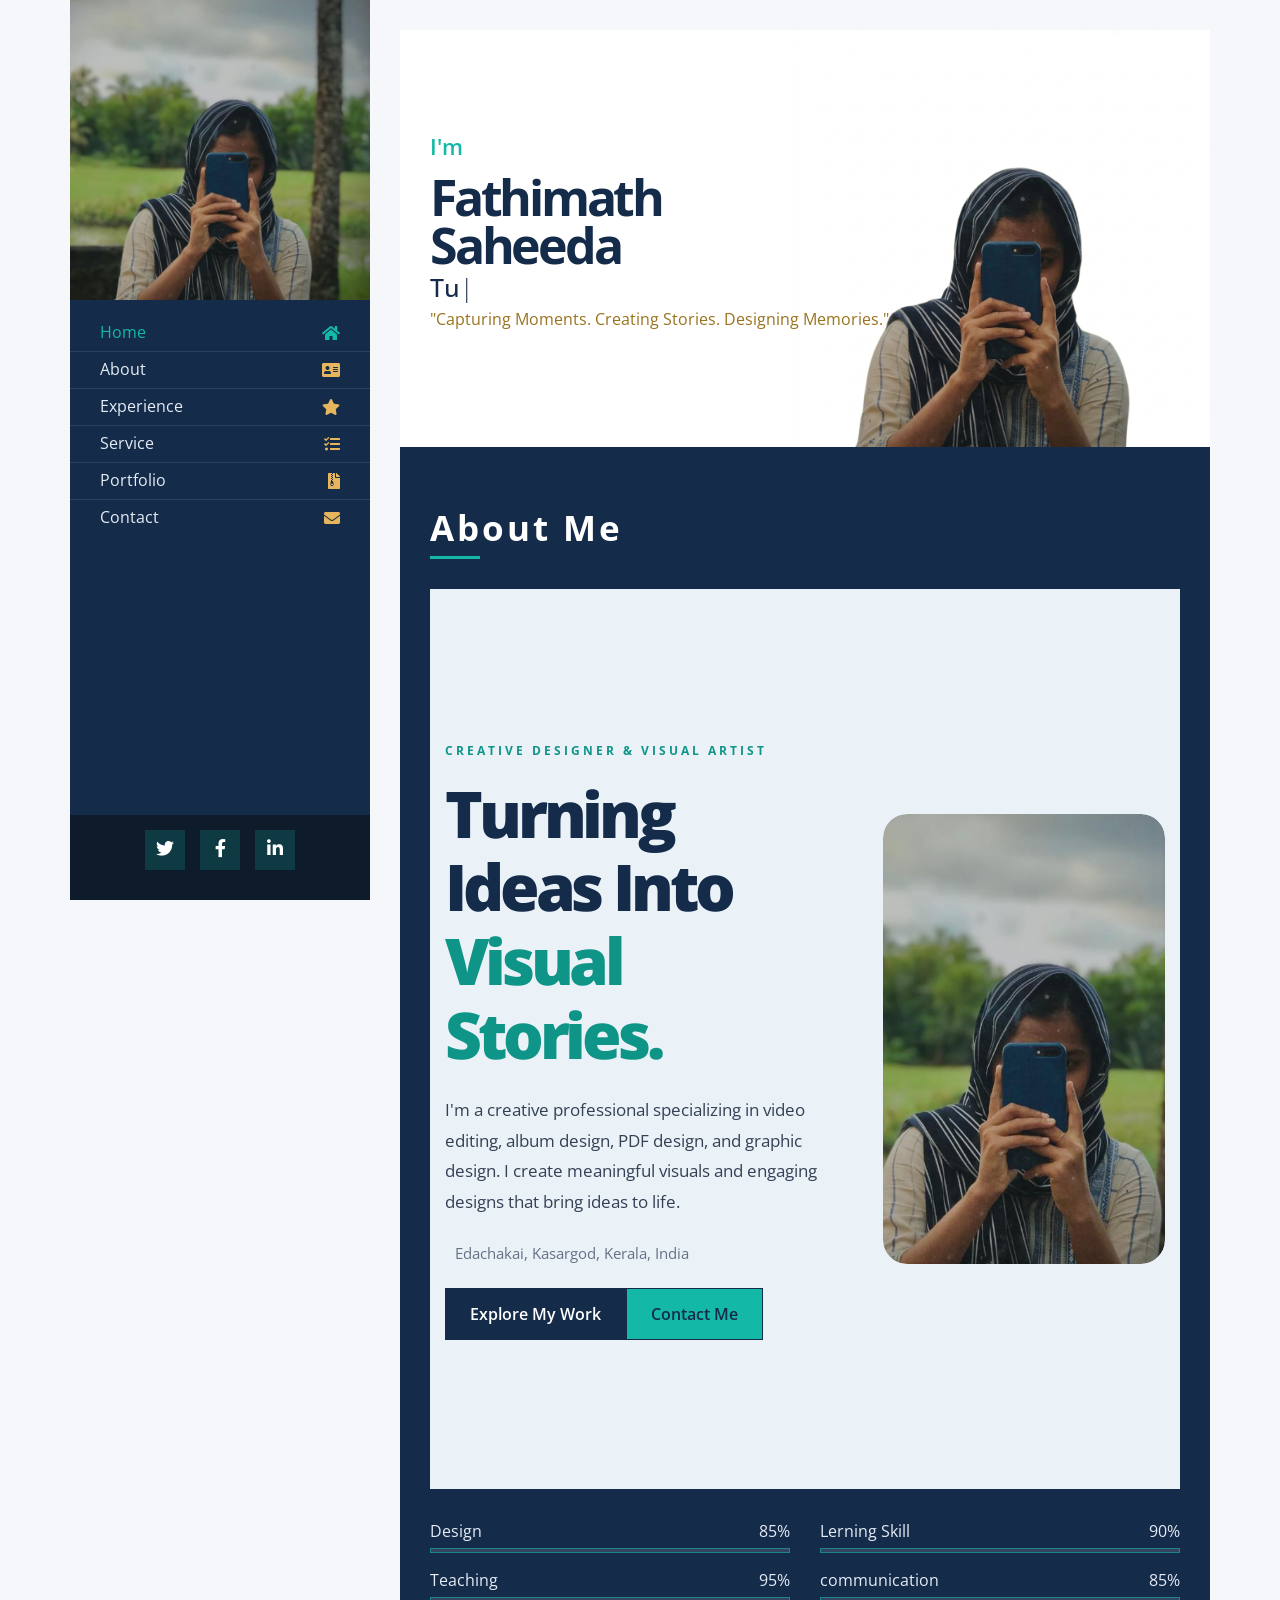
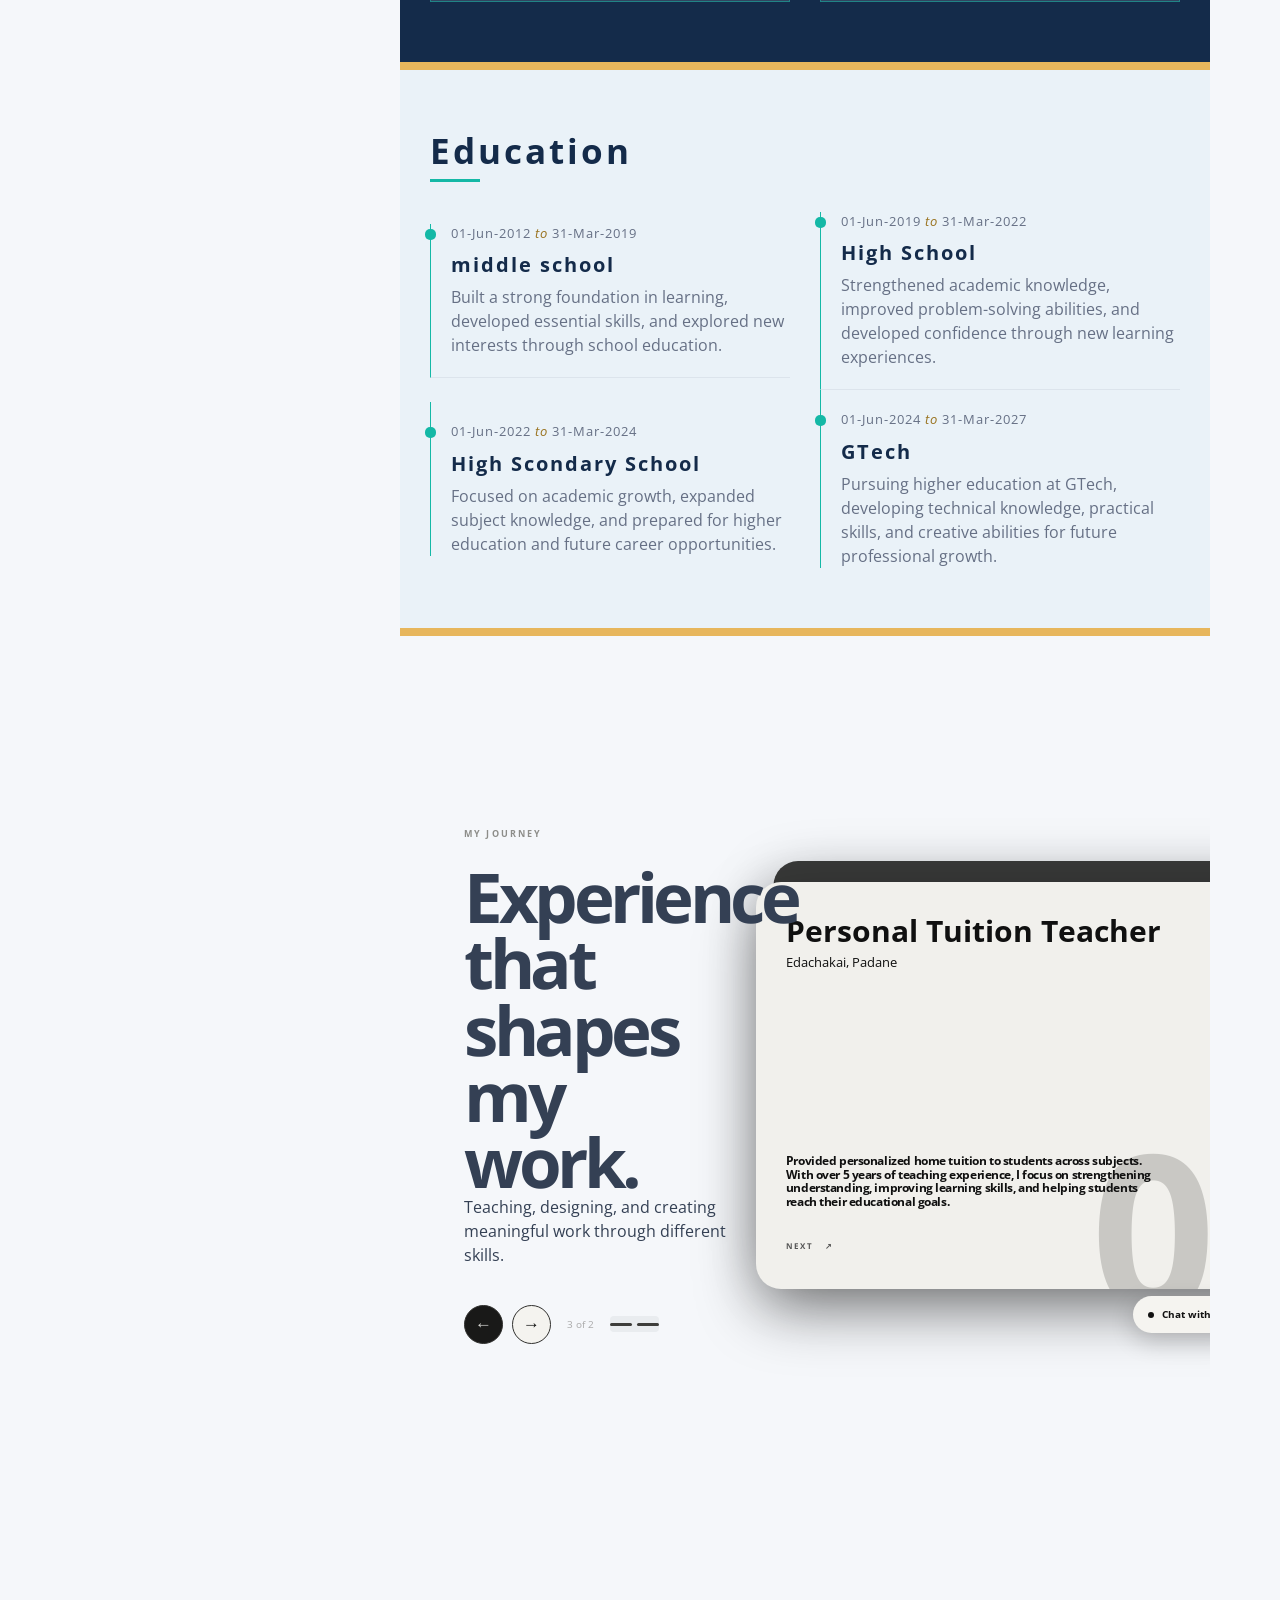
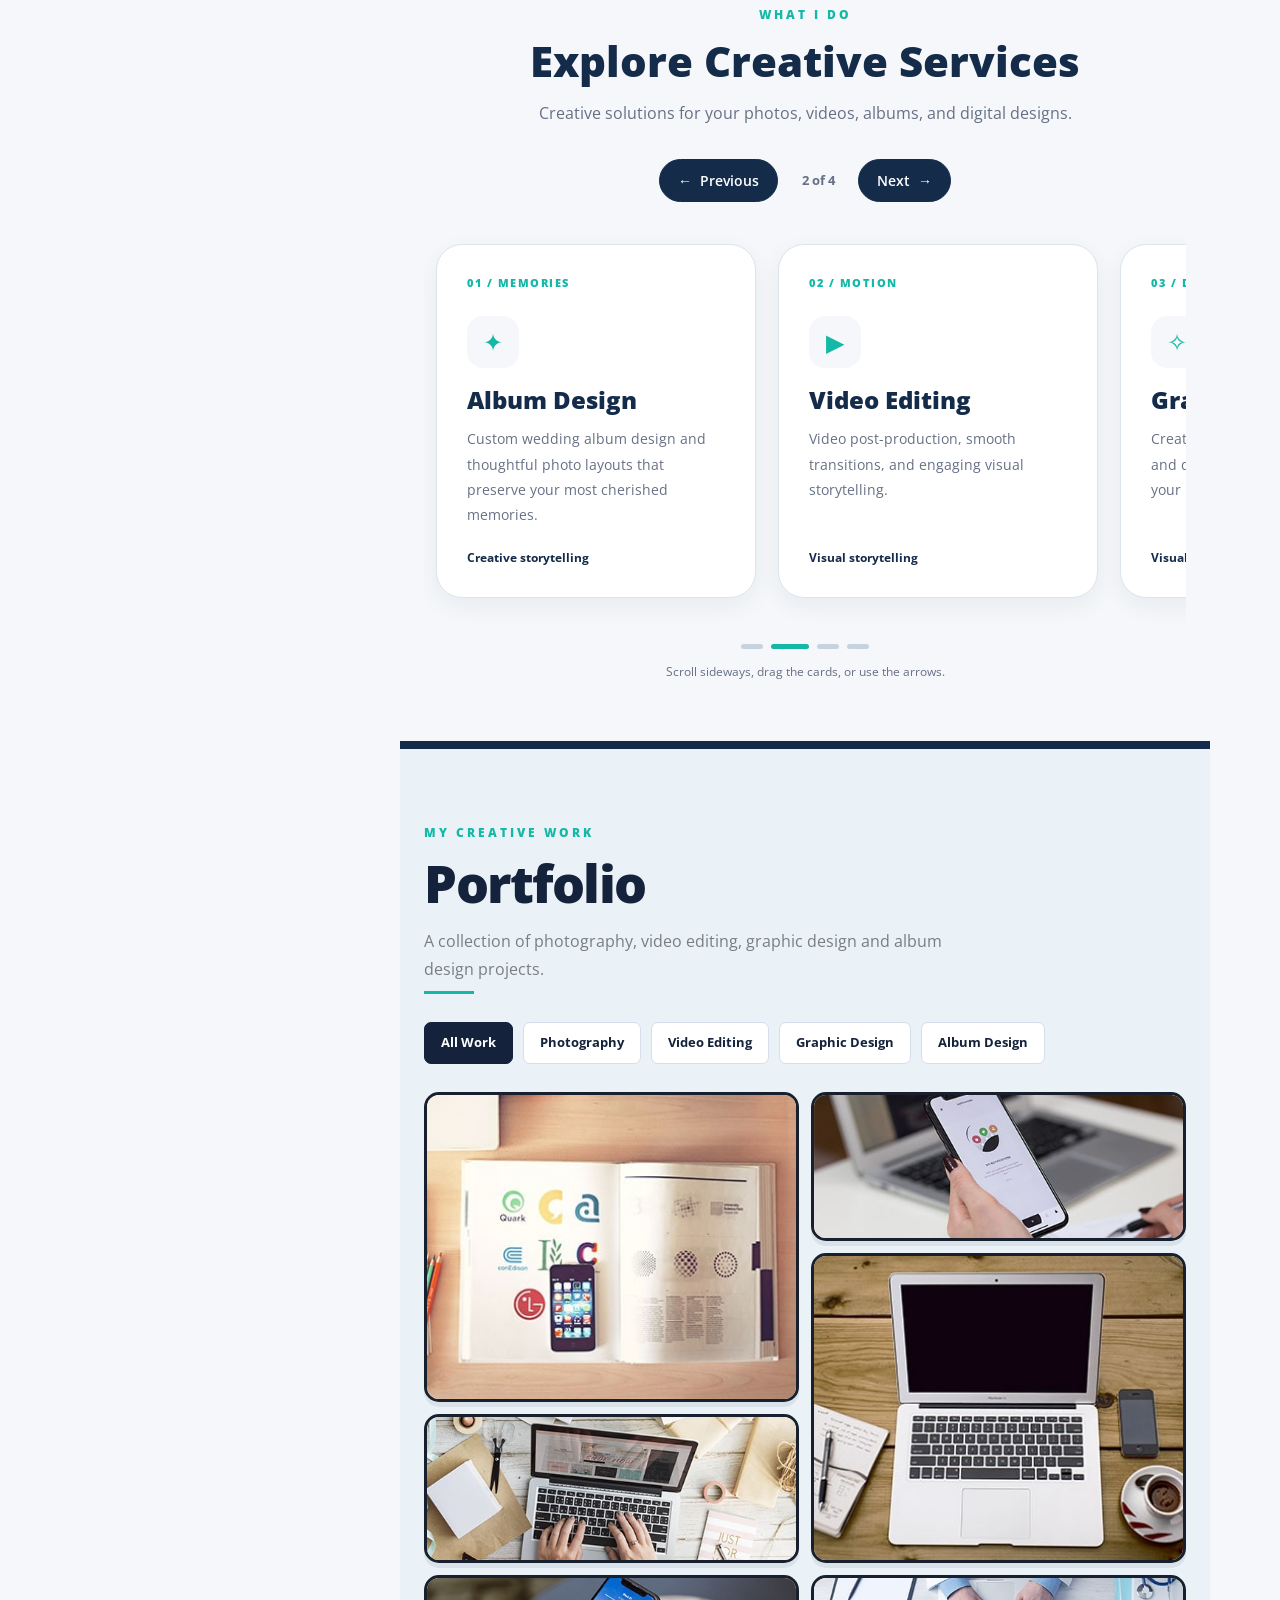
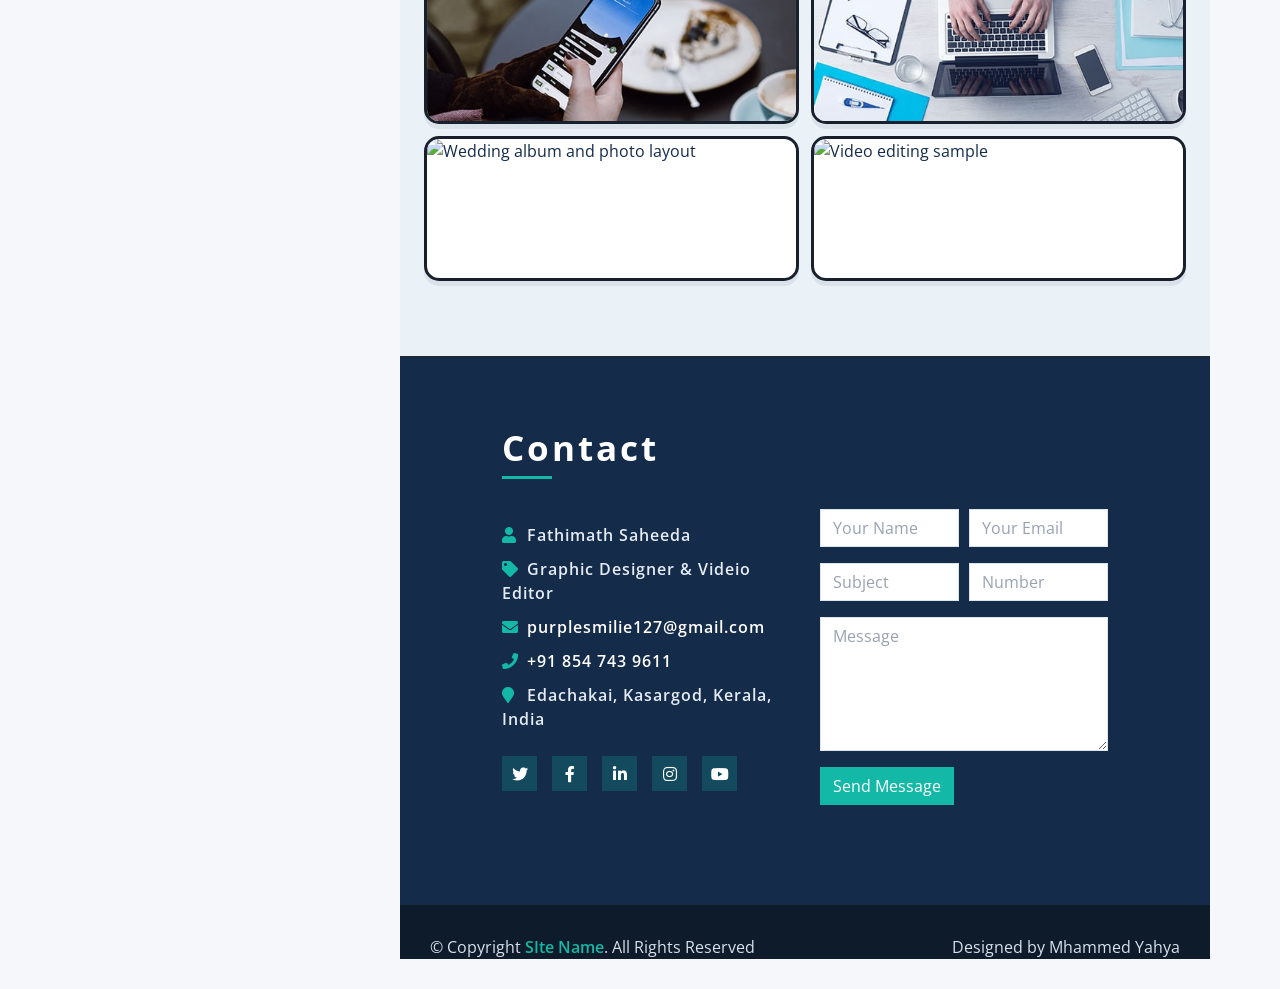
==== commit 80ec706e: "maching" ====
--- a/index.html
+++ b/index.html
@@ -45,7 +45,7 @@
                                     <a class="nav-link" href="#about">About<i class="fa fa-address-card"></i></a>
                                 </li>
                                 <li class="nav-item">
-                                    <a class="nav-link" href="#experience">Experience<i class="fa fa-star"></i></a>
+                                    <a class="nav-link" href="#Experience">Experience<i class="fa fa-star"></i></a>
                                 </li>
                                 <li class="nav-item">
                                     <a class="nav-link" href="#service">Service<i class="fa fa-tasks"></i></a>
@@ -234,7 +234,7 @@
                 <!-- Education Start -->
                 
                 <!-- Experience section -->
-  <main class="hero">
+  <main class="hero" id="Experience">
     <section class="hero-copy">
       <p class="eyebrow">MY JOURNEY</p>
       <h1>Experience <br>that shapes my work. <br></h1>
@@ -389,9 +389,7 @@
 
     </main>
 </section>
-<!-- Service End -->
-
-                <!-- Service end -->              
+<!-- Service End -->             
                 
 <!-- PORTFOLIO SECTION -->
 <section class="portfolio bento-portfolio" id="portfolio">
--- a/css/style.css
+++ b/css/style.css
@@ -1122,7 +1122,7 @@
 }
 
 .header h1{
-    text:bold
+    
 }
 .header h1,
 .header h2 {
@@ -1336,9 +1336,9 @@
 ========================================= */
 
 .bento-portfolio {
-    --bento-bg: #f3f5ff;
+    --bento-bg: #EAF2F8;
     --bento-ink: #14233b;
-    --bento-accent: #ff7043;
+    --bento-accent: #14B8A6;
     --bento-border: #17202c;
 
     background: var(--bento-bg);
@@ -1377,7 +1377,7 @@
 
 .bento-description {
     max-width: 560px;
-    color: #5d6b80;
+    color: #787d86;
     line-height: 1.8;
     margin: 0;
 }
@@ -1554,7 +1554,7 @@
 }
 
 .bento-portfolio .bento-category {
-    color: #ffd1a9;
+    color: #E7B65C;
     font-size: 10px;
     font-weight: 800;
     letter-spacing: 1.5px;
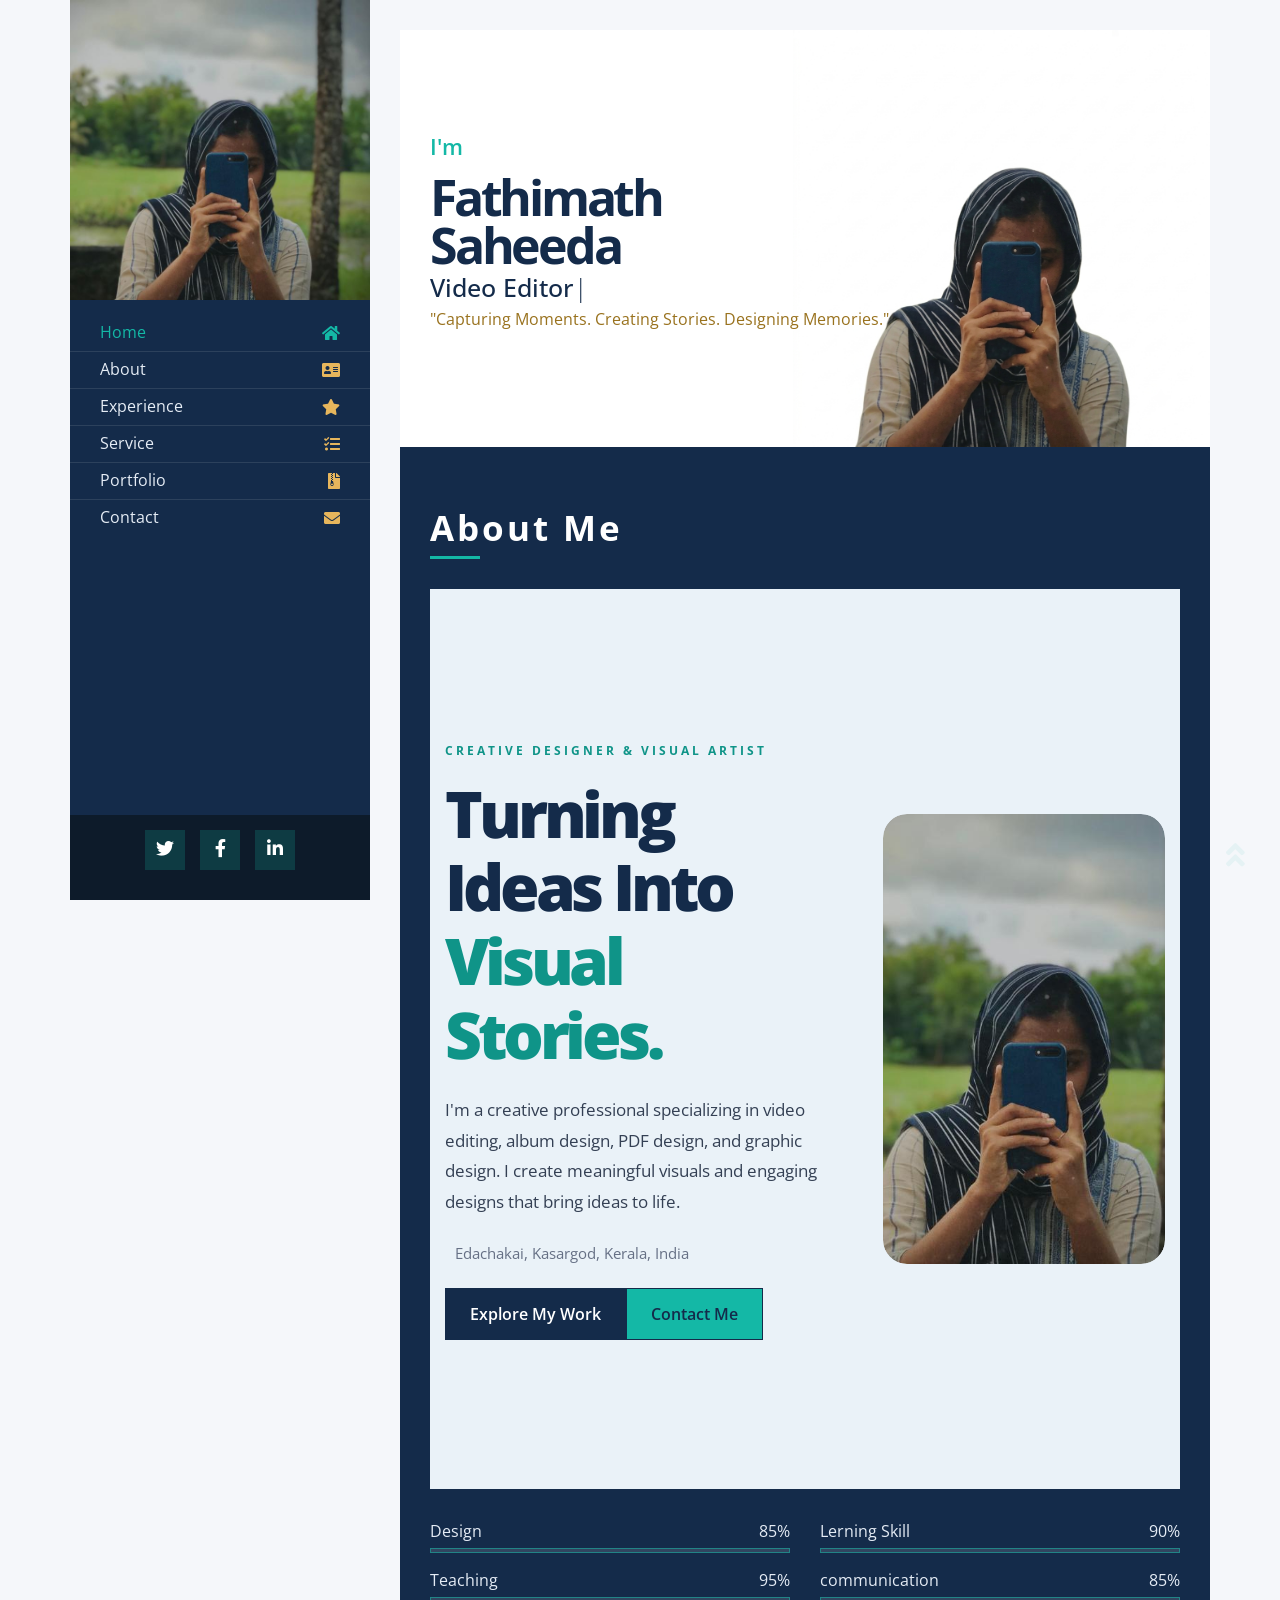
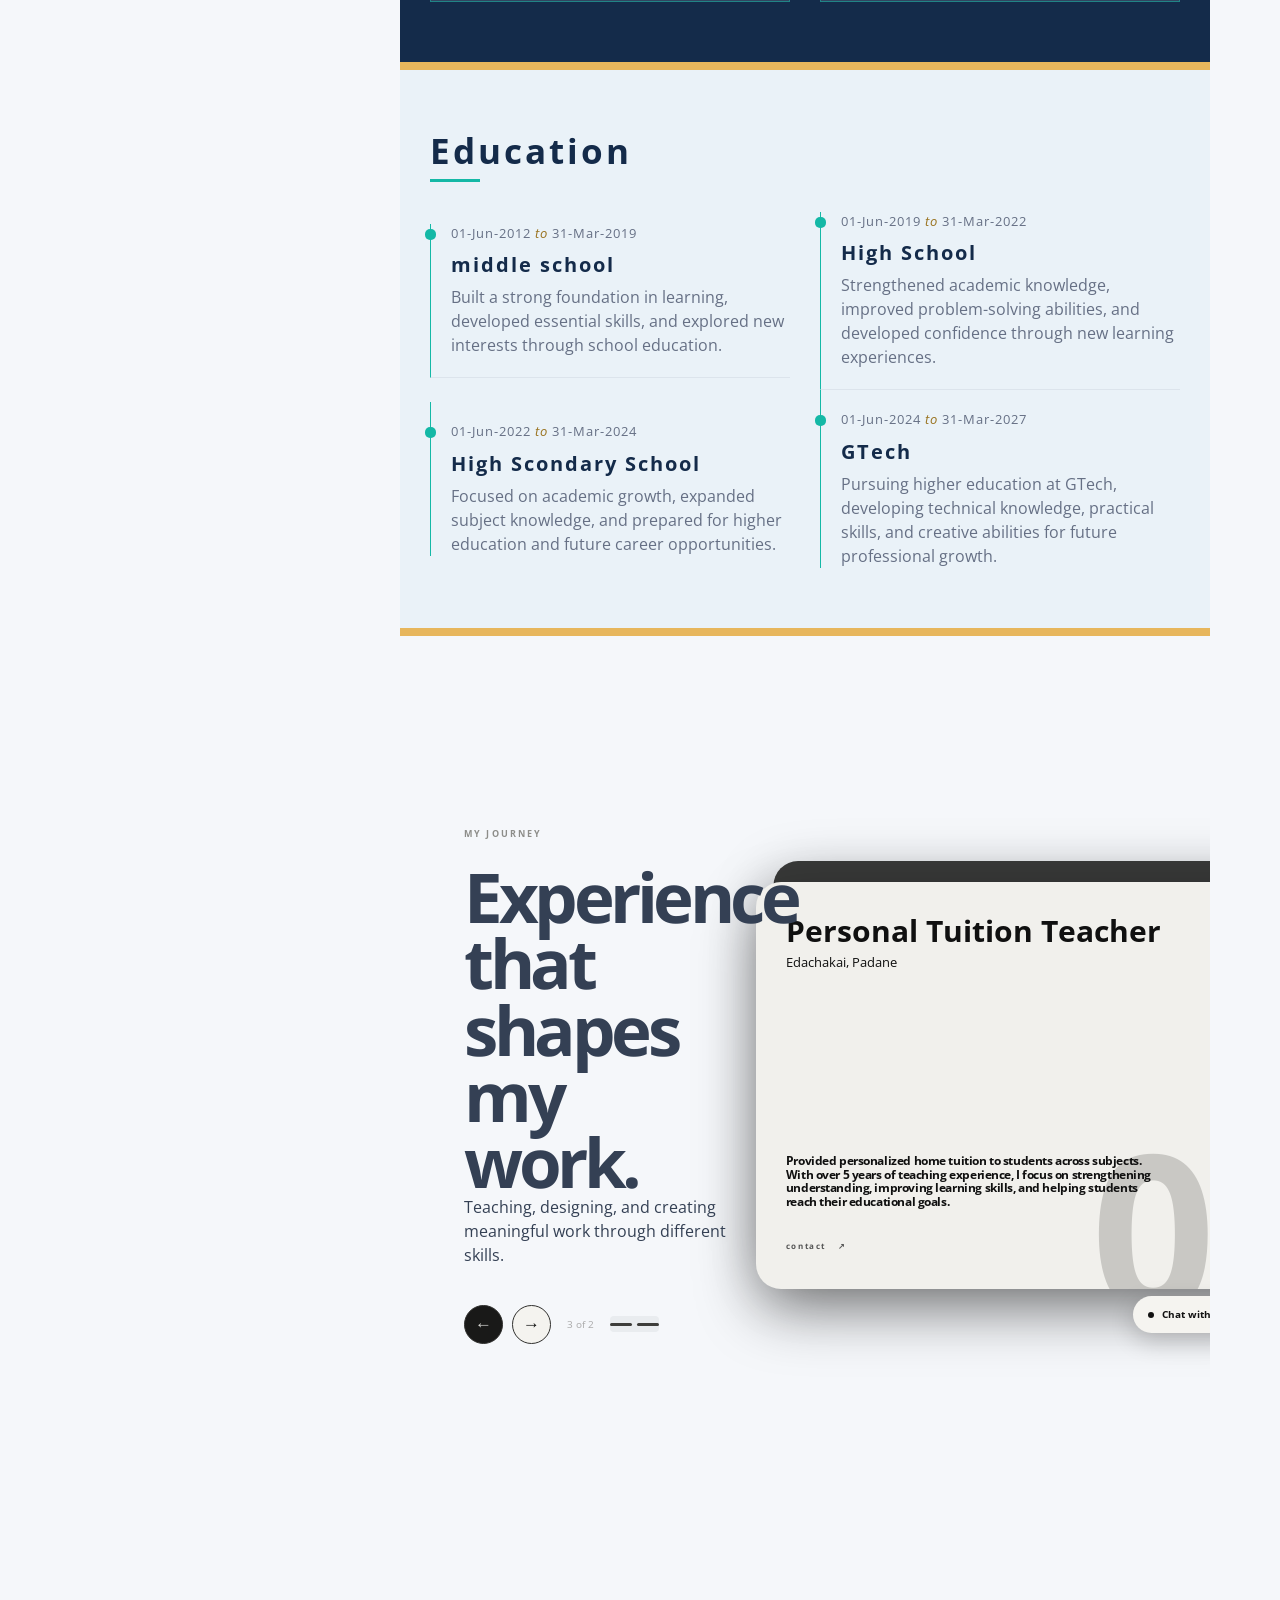
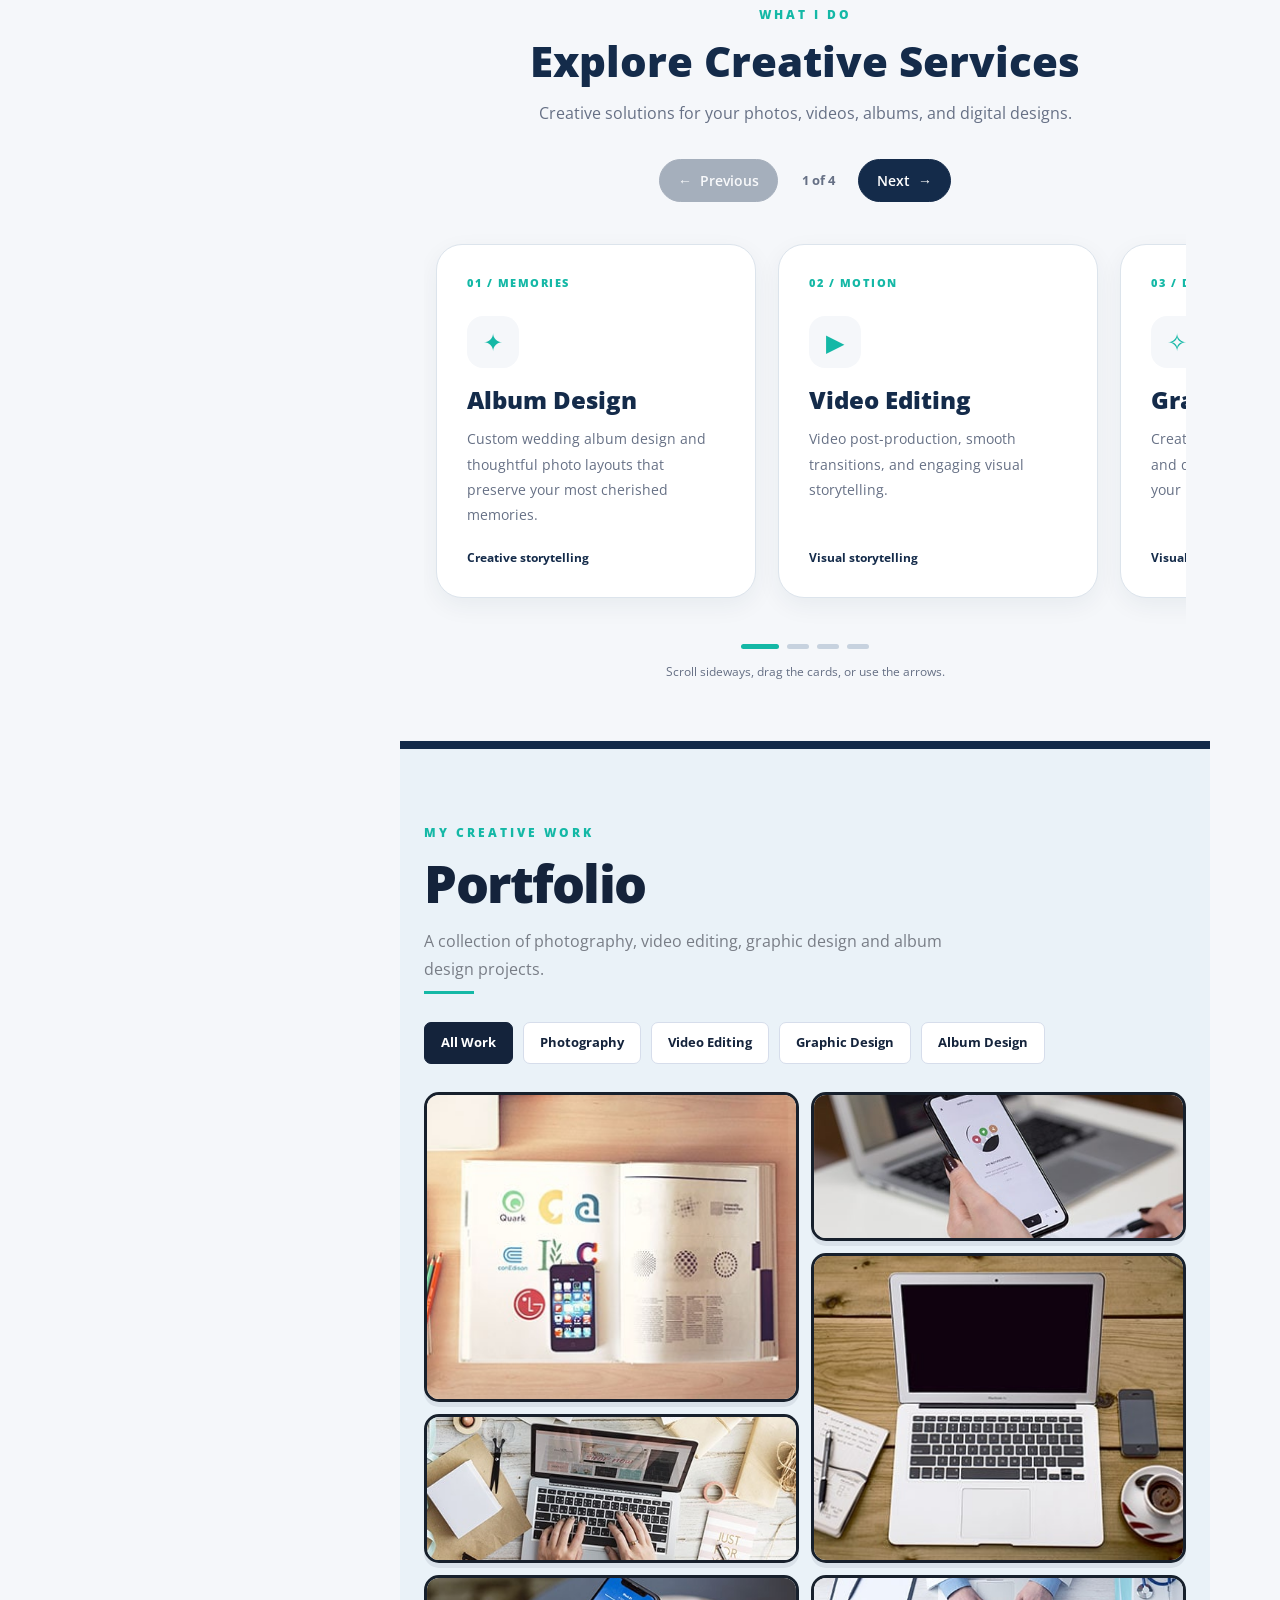
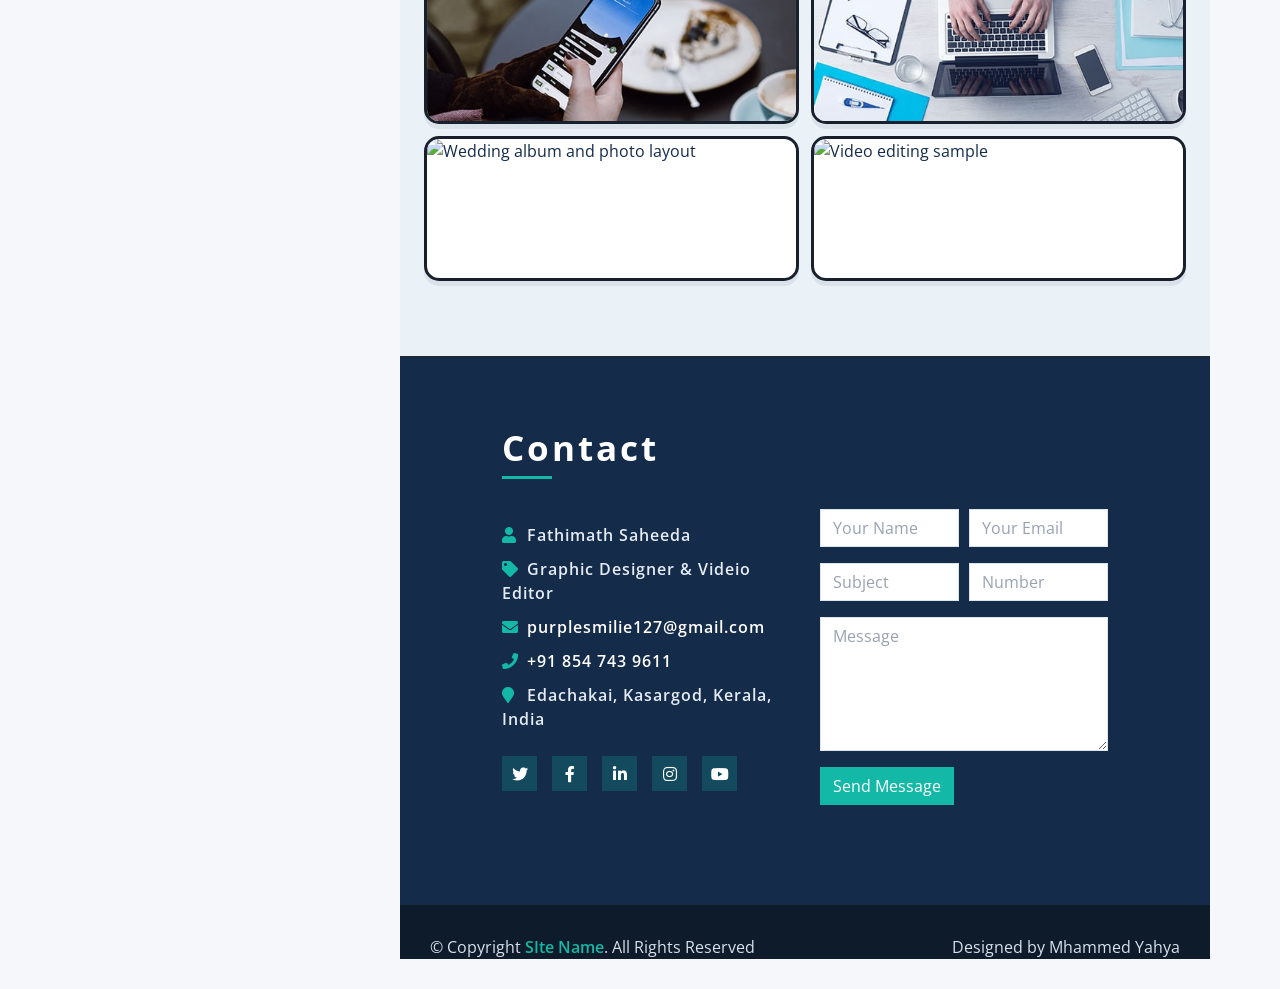
==== commit 0227dbb4: "portfolio again" ====
--- a/index.html
+++ b/index.html
@@ -258,7 +258,7 @@
         <small>Edachakai, Padane</small>
         <div class="card-copy">
           <p>Provided personalized home tuition to students across subjects. With over 5 years of teaching experience, I focus on strengthening understanding, improving learning skills, and helping students reach their educational goals.</p>
-          <a href="#contact">NEXT <span>↗</span></a>
+          <a href="#contact">contact <span>↗</span></a>
         </div>
         <span class="watermark">01</span>
       </article>
@@ -267,7 +267,7 @@
         <small>Edachakai, Padane</small>
         <div class="card-copy">
           <p>Crafted elegant, personalized wedding albums with creative photo compositions and thoughtful layouts, transforming precious moments into timeless visual stories that beautifully preserve love and cherished memories.</p>
-          <a href="#contact">NEXT <span>↗</span></a>
+          <a href="#contact" >contact <span>↗</span></a>
         </div>
         <span class="watermark">02</span>
       </article>
--- a/css/style.css
+++ b/css/style.css
@@ -1597,7 +1597,7 @@
 }
 
 .bento-portfolio .bento-view:hover {
-    background: #e65028;
+    background: #E7B65C;
     color: #fff;
     transform: rotate(5deg) scale(1.06);
 }
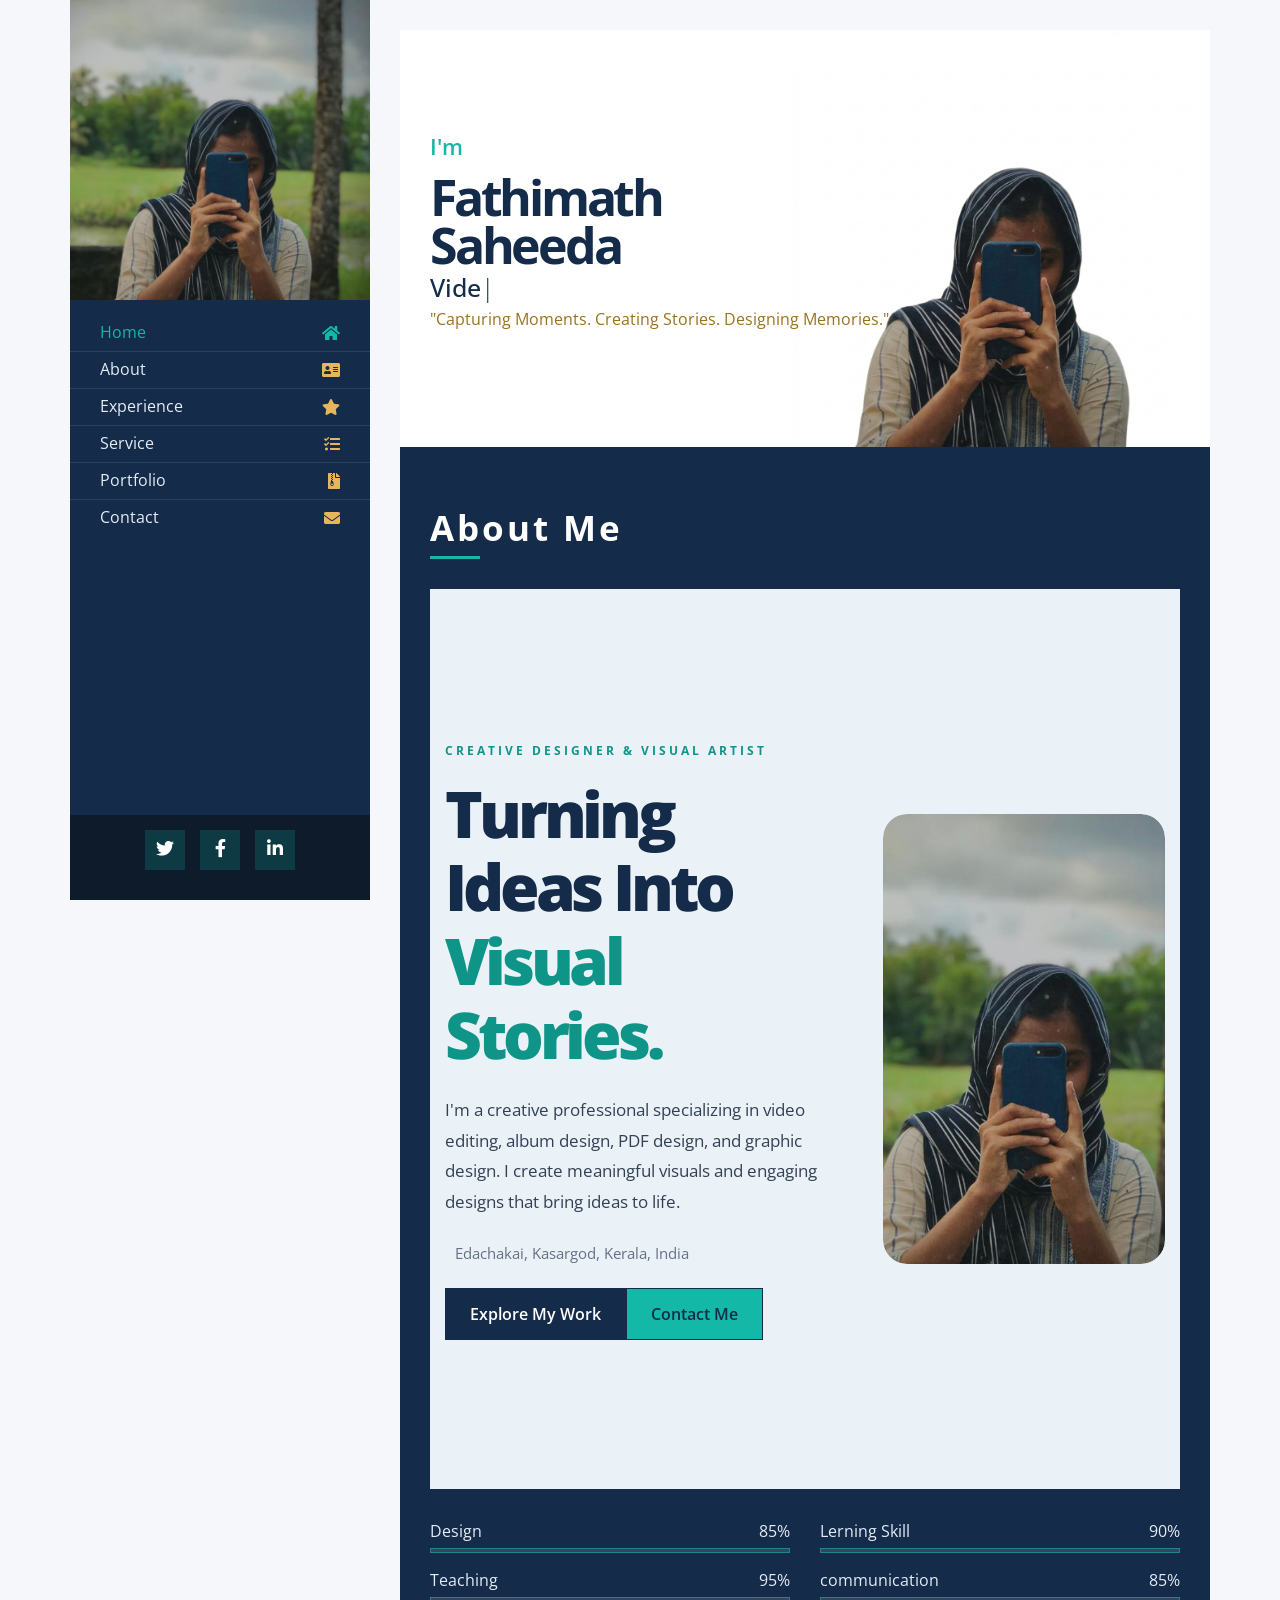
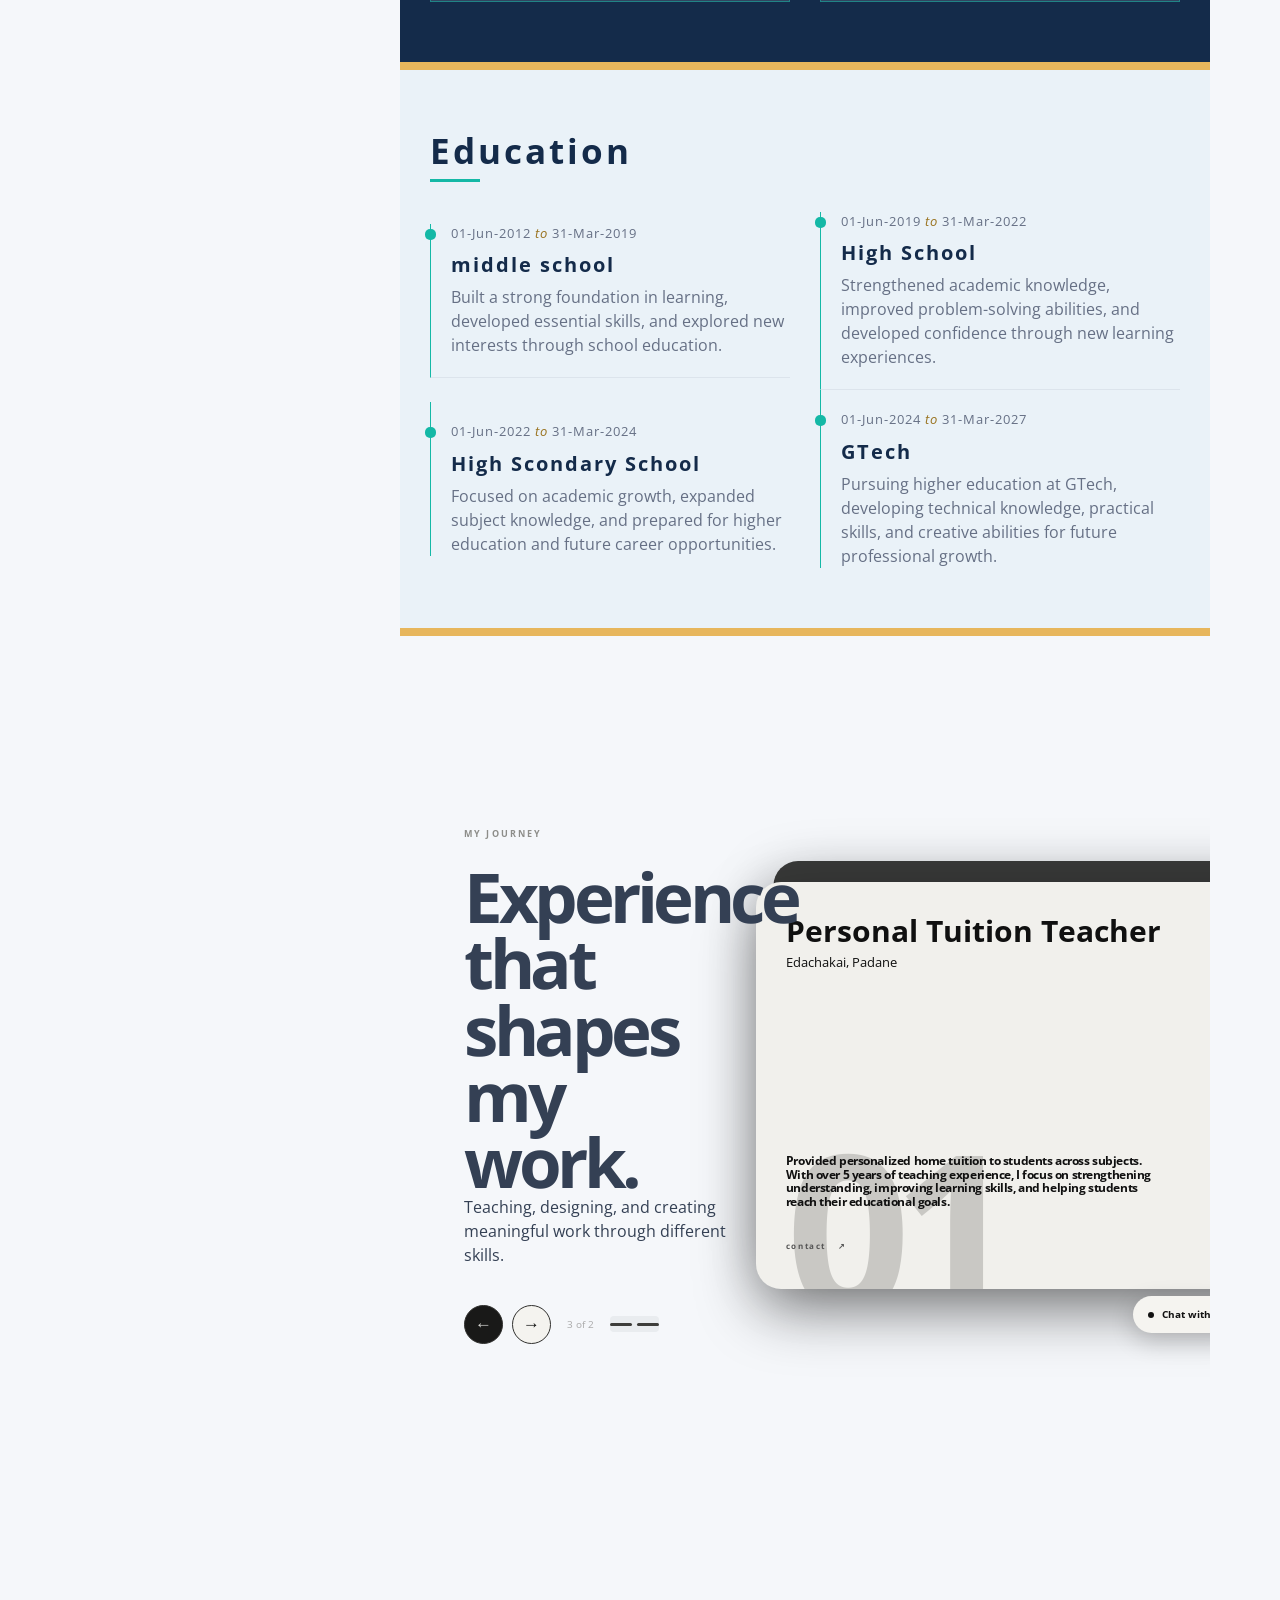
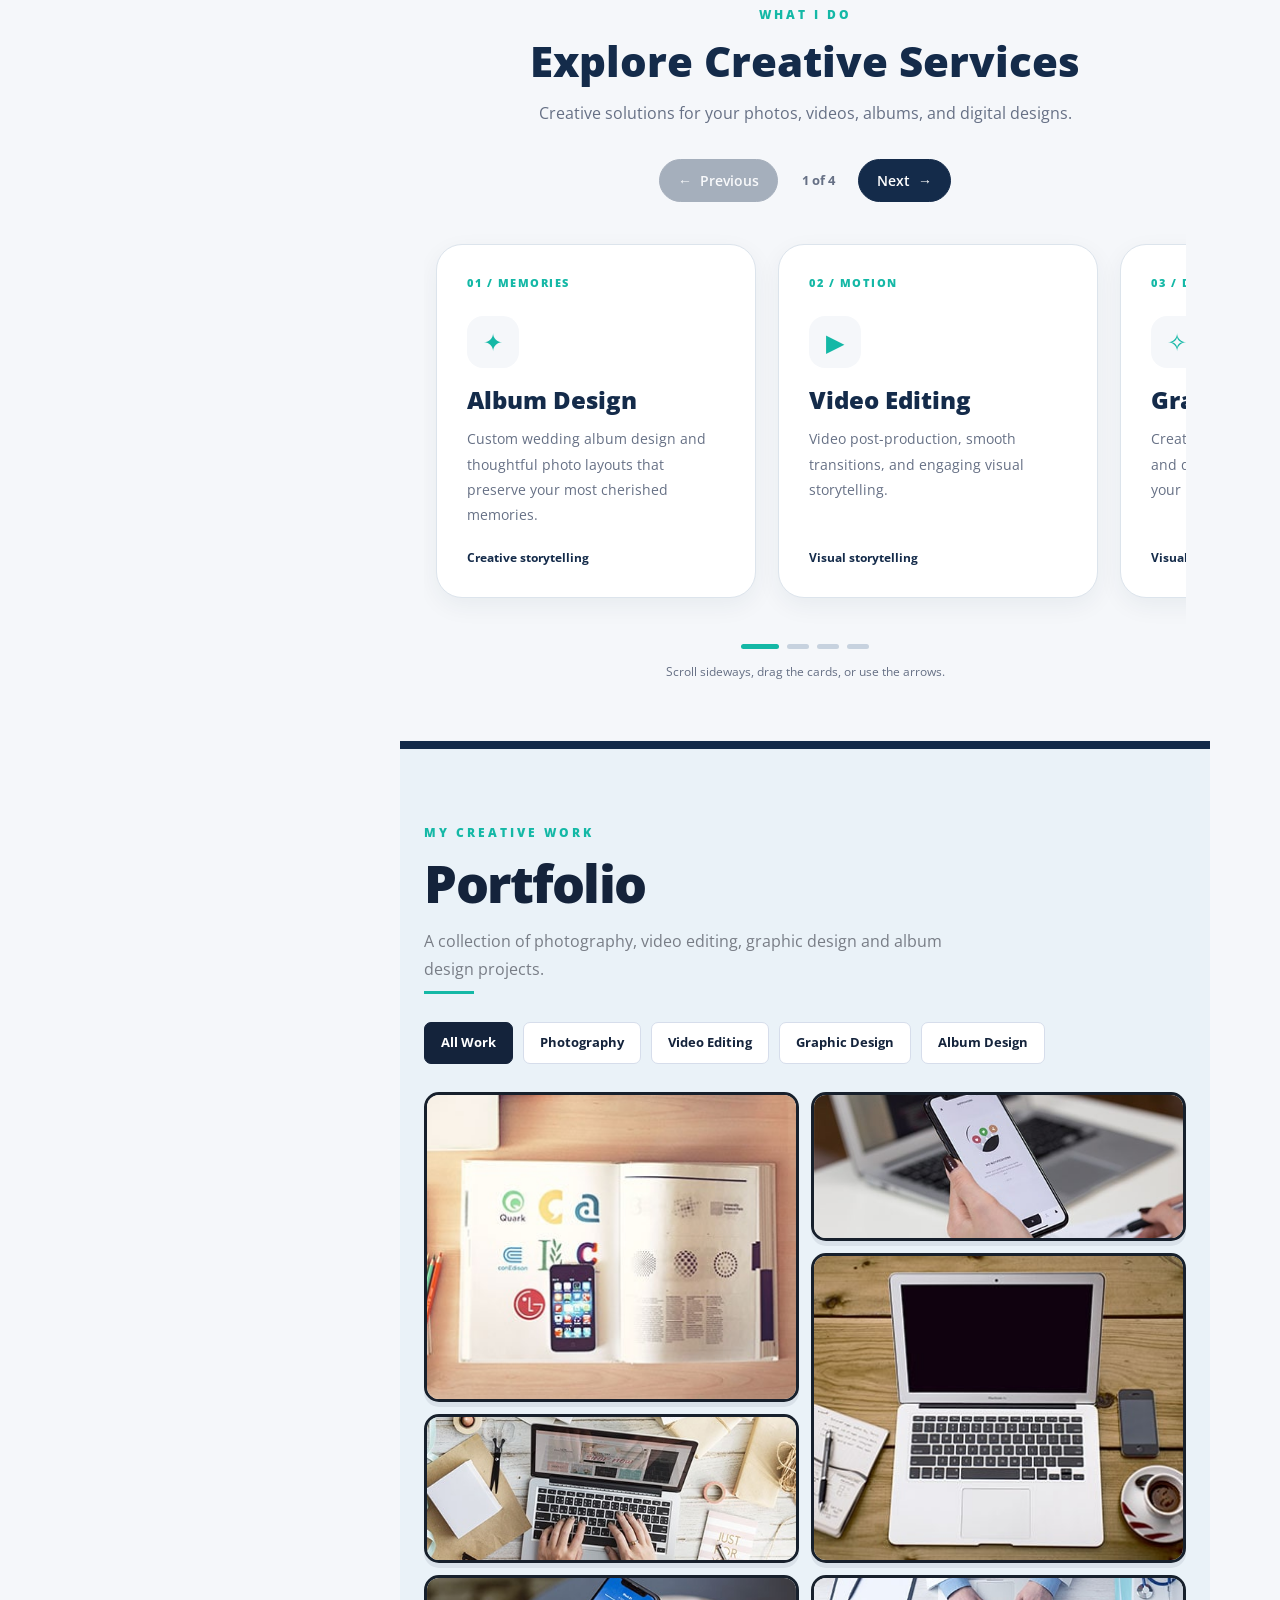
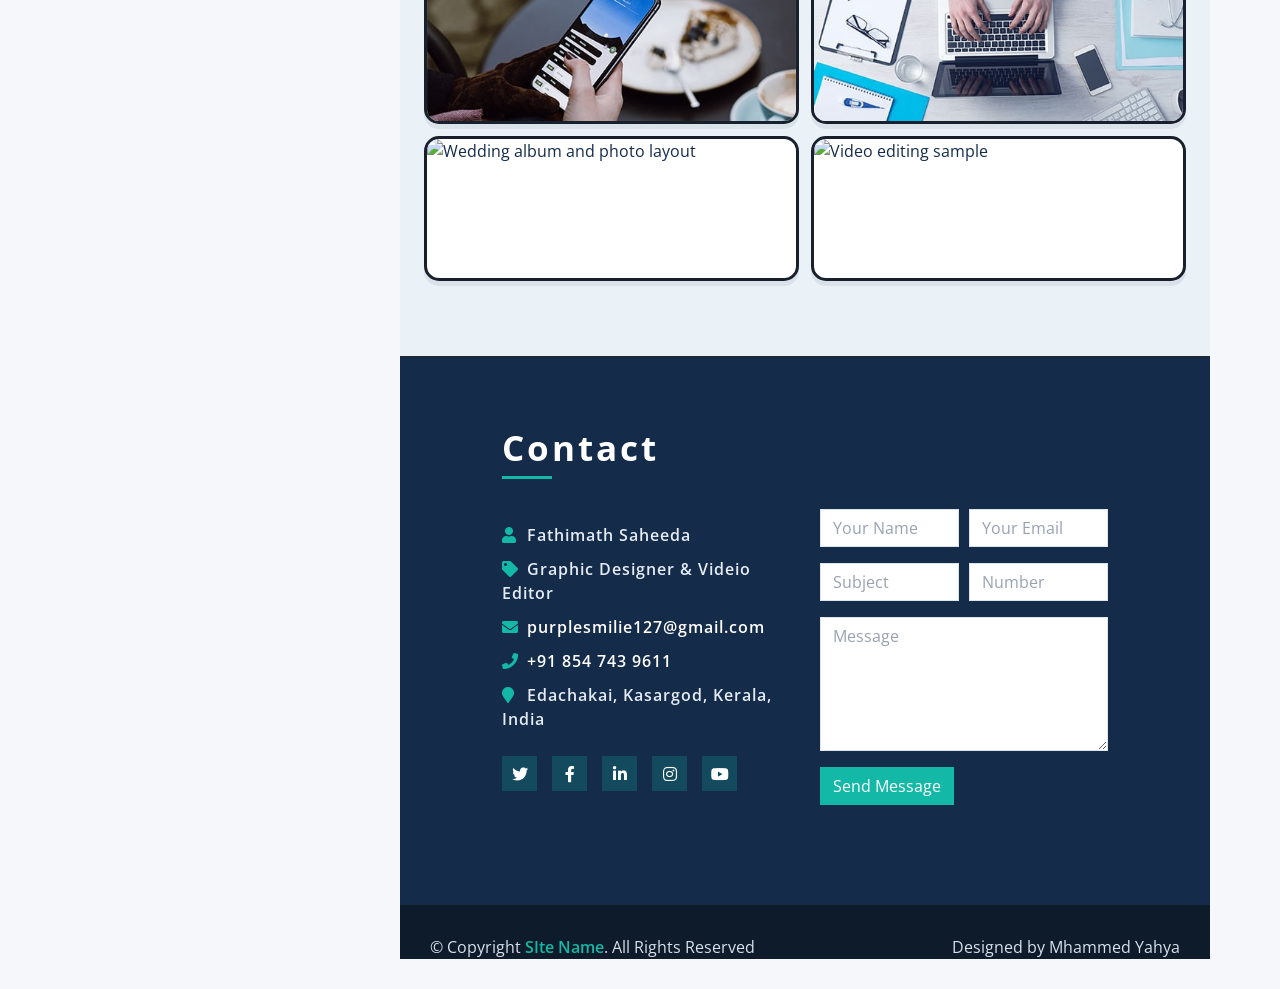
==== commit daf3f135: "link add" ====
--- a/index.html
+++ b/index.html
@@ -61,9 +61,9 @@
                     </nav>
                 </div>
                 <div class="sidebar-footer">
-                    <a href="#"><i class="fab fa-twitter"></i></a>
-                    <a href="#"><i class="fab fa-facebook-f"></i></a>
-                    <a href="#"><i class="fab fa-linkedin-in"></i></a>
+                    <a href="http://x.com/i/jf/onboarding/web?mode=signup"><i class="fab fa-twitter"></i></a>
+                    <a href="https://www.facebook.com/"><i class="fab fa-facebook-f"></i></a>
+                    <a href="https://in.linkedin.com/"><i class="fab fa-linkedin-in"></i></a>
                 </div>
             </div>
 
@@ -250,7 +250,7 @@
           
         </div>
       </div>
-    </section>
+    </section >
 
     <section class="card-stage" aria-label="Plans carousel">
       <article class="plan-card" data-index="0">
@@ -259,10 +259,11 @@
         <div class="card-copy">
           <p>Provided personalized home tuition to students across subjects. With over 5 years of teaching experience, I focus on strengthening understanding, improving learning skills, and helping students reach their educational goals.</p>
           <a href="#contact">contact <span>↗</span></a>
+
         </div>
         <span class="watermark">01</span>
       </article>
-      <article class="plan-card" data-index="1">
+      <article class="plan-card" data-index="1" >
         <header><span>Marriage Album Creation</span><small>02</small></header>
         <small>Edachakai, Padane</small>
         <div class="card-copy">
@@ -611,11 +612,11 @@
                                     <p><i class="fa fa-phone"></i><a href="tel:+1234567890">+91 854 743 9611</a></p>
                                     <p><i class="fa fa-map-marker"></i>Edachakai, Kasargod, Kerala, India</p>
                                     <div class="social">
-                                        <a class="btn" href=""><i class="fab fa-twitter"></i></a>
-                                        <a class="btn" href=""><i class="fab fa-facebook-f"></i></a>
-                                        <a class="btn" href=""><i class="fab fa-linkedin-in"></i></a>
-                                        <a class="btn" href=""><i class="fab fa-instagram"></i></a>
-                                        <a class="btn" href=""><i class="fab fa-youtube"></i></a>
+                                        <a class="btn" href="http://x.com/i/jf/onboarding/web?mode=signup"><i class="fab fa-twitter"></i></a>
+                                        <a class="btn" href="https://www.facebook.com"><i class="fab fa-facebook-f"></i></a>
+                                        <a class="btn" href="https://in.linkedin.com/"><i class="fab fa-linkedin-in"></i></a>
+                                        <a class="btn" href="https://www.instagram.com/accounts/login/?hl=en"><i class="fab fa-instagram"></i></a>
+                                        <a class="btn" href="https://www.youtube.com/"><i class="fab fa-youtube"></i></a>
                                     </div>
                                 </div>
                             </div>
--- a/css/style.css
+++ b/css/style.css
@@ -2321,7 +2321,7 @@
   text-decoration: none; display: inline-flex; gap: 12px; align-items: center;
 }
 .watermark {
-  position: absolute; right: 0; bottom: -48px; color: #c9c8c4;
+  position: absolute; right: 1; bottom: -48px; color: #c9c8c4;
   font-size: clamp(8rem, 17vw, 15rem); font-weight: 700; line-height: 1;
   letter-spacing: -.08em; pointer-events: none;
 }
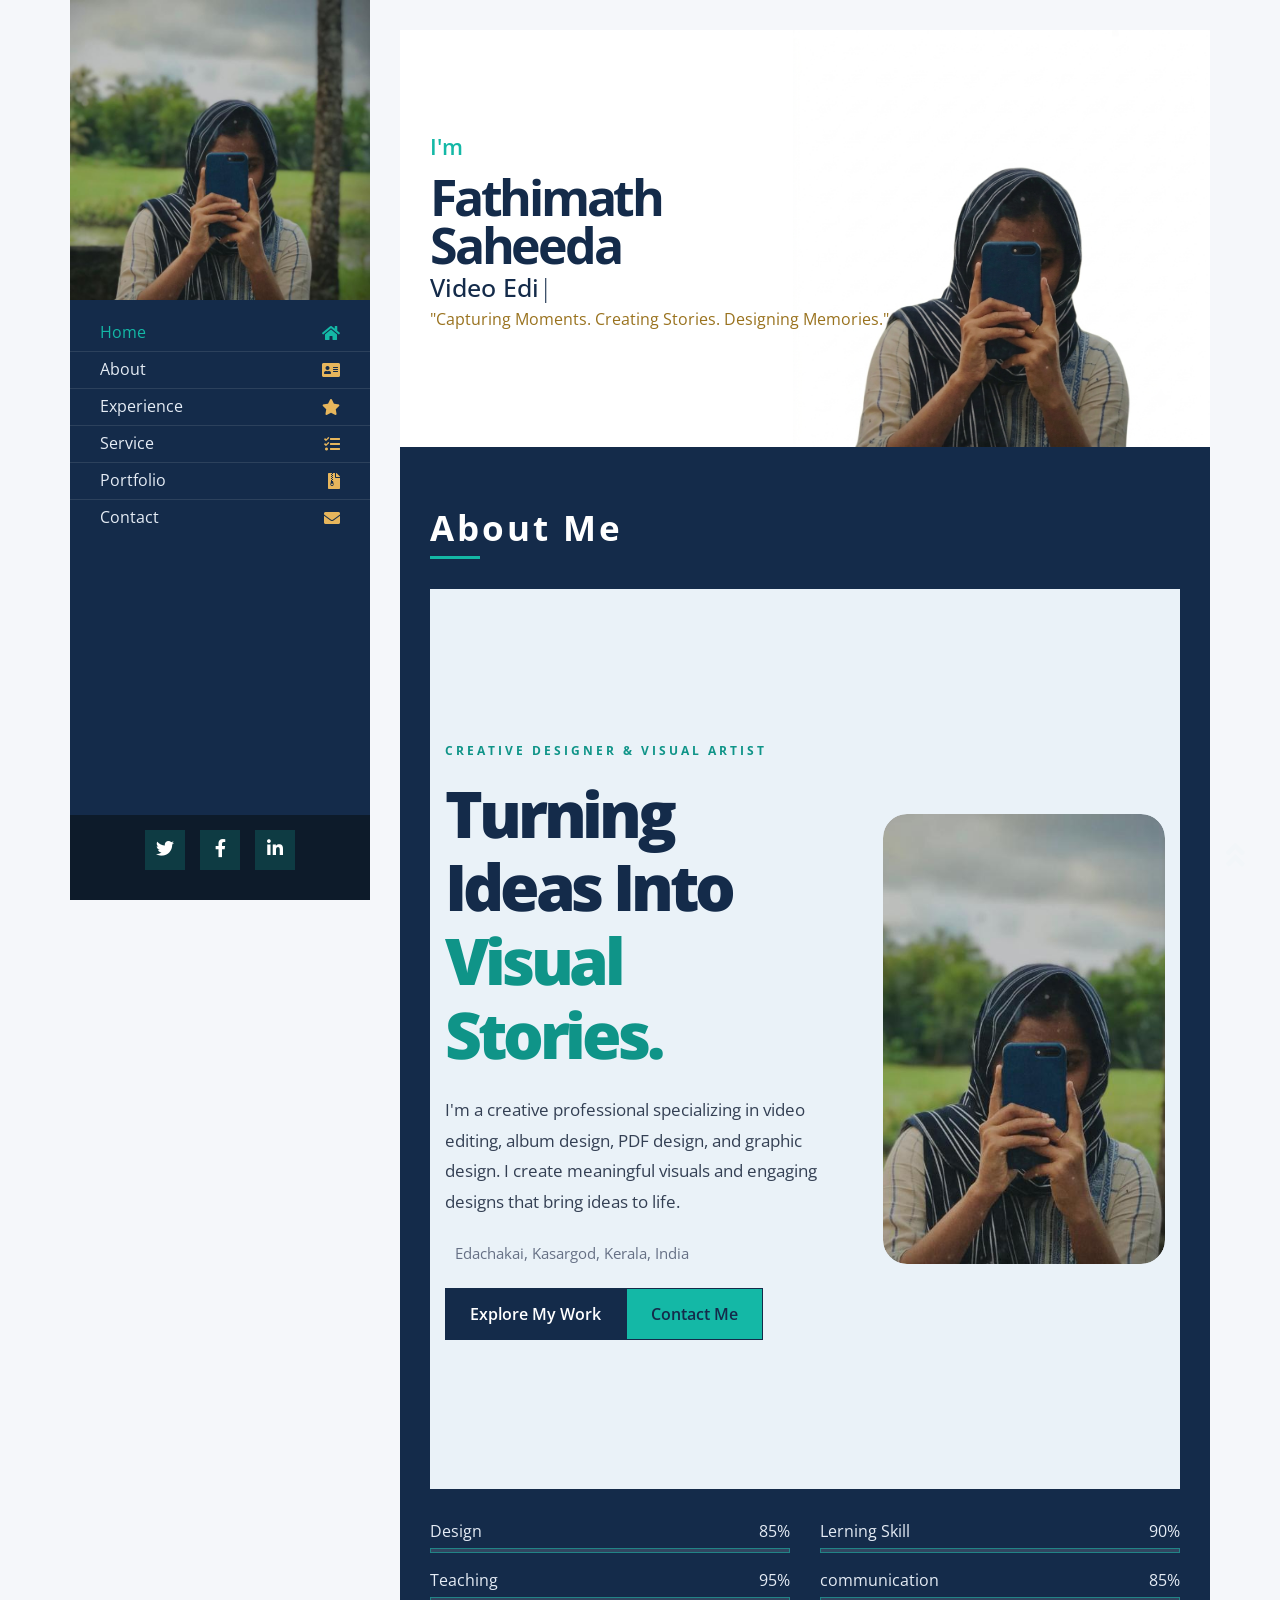
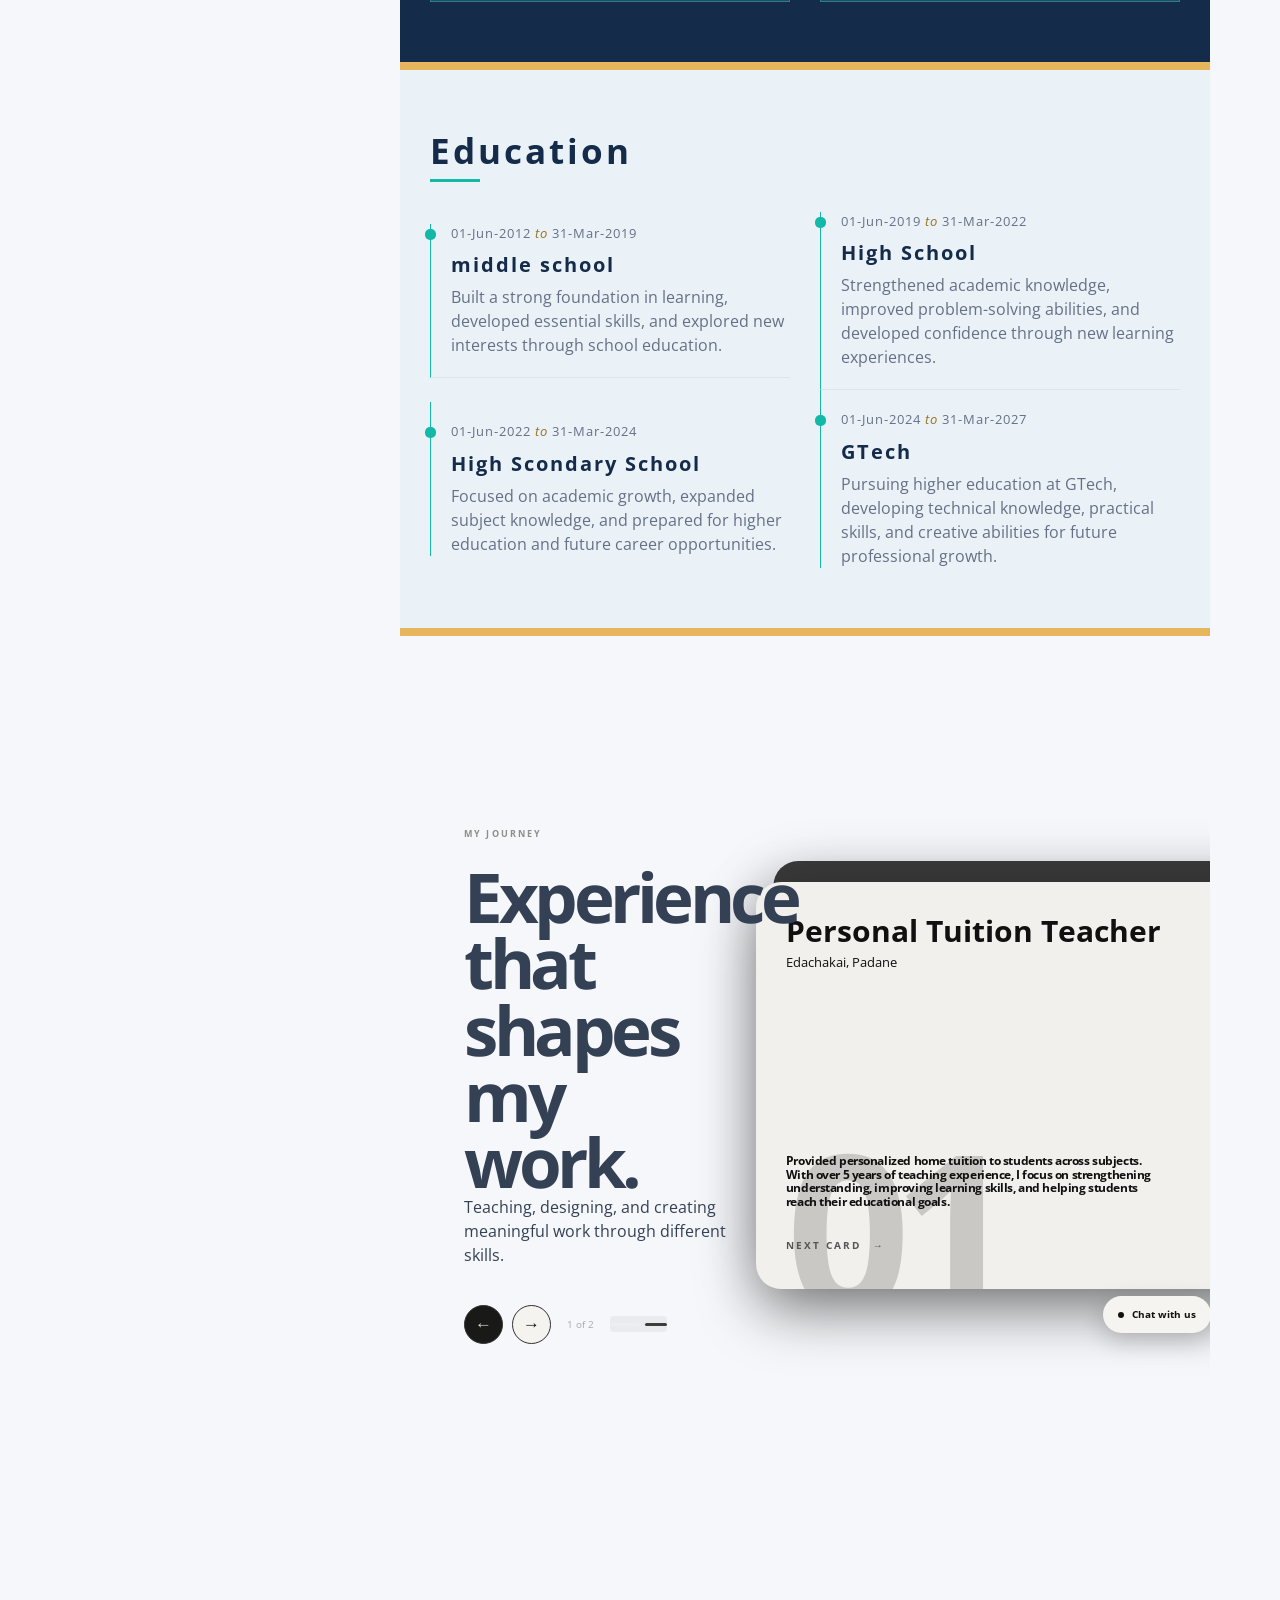
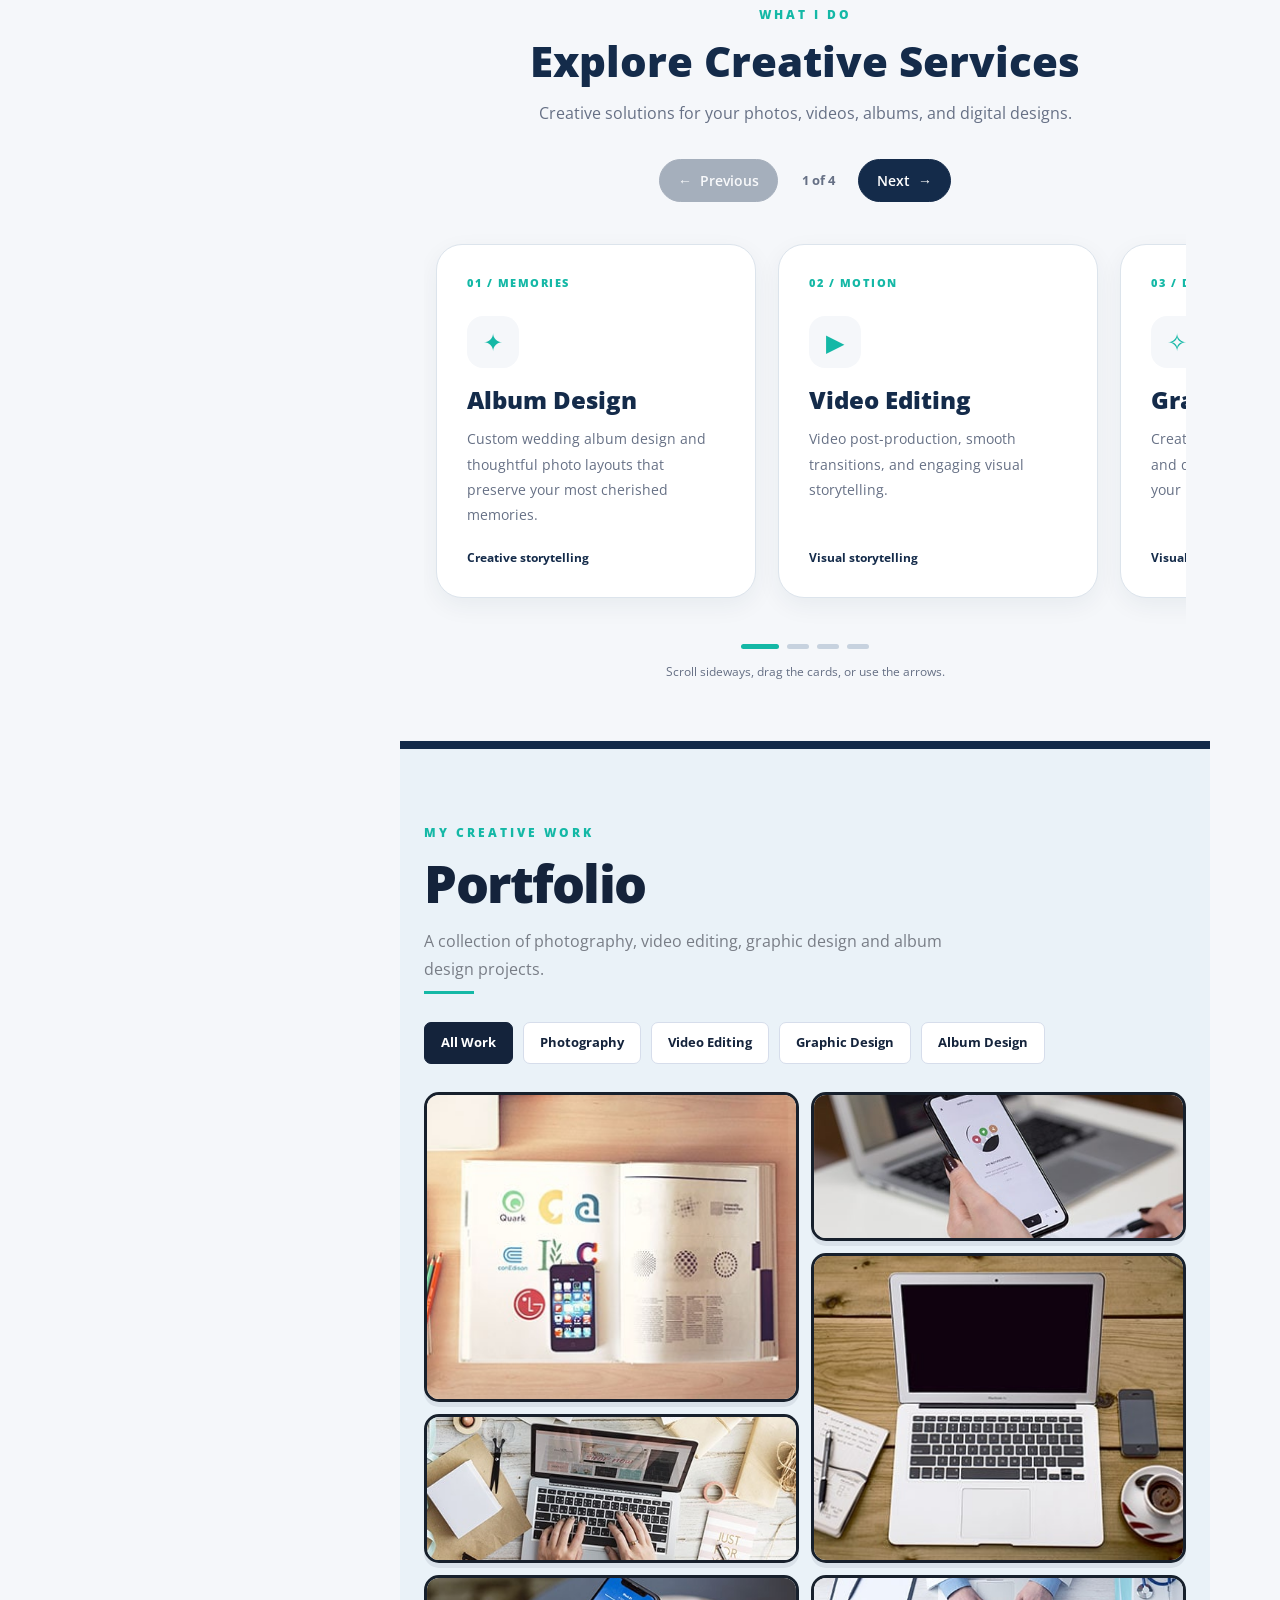
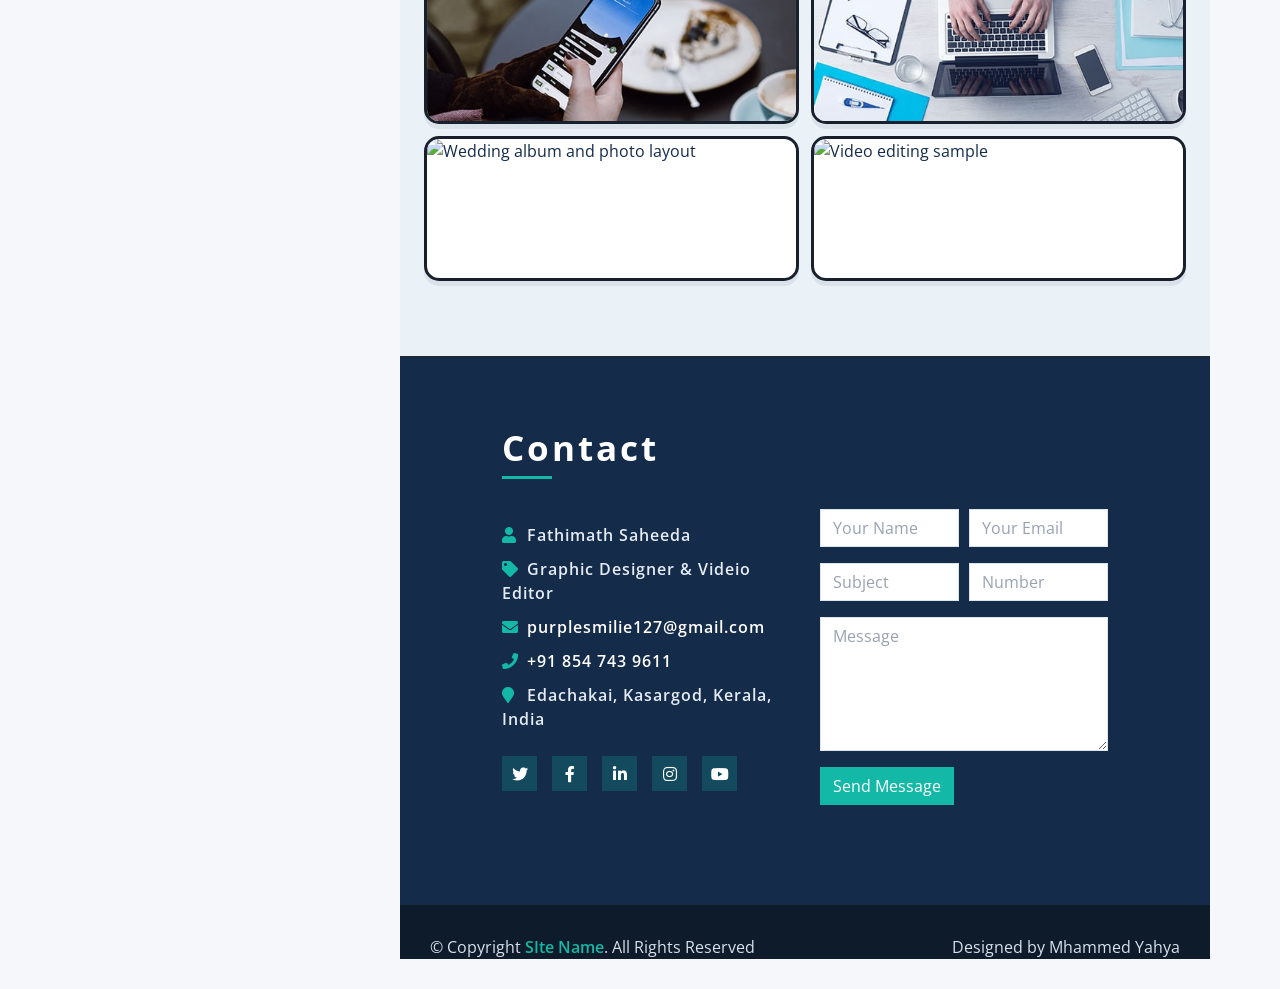
==== commit 56e449aa: "contact button change next" ====
--- a/index.html
+++ b/index.html
@@ -258,8 +258,7 @@
         <small>Edachakai, Padane</small>
         <div class="card-copy">
           <p>Provided personalized home tuition to students across subjects. With over 5 years of teaching experience, I focus on strengthening understanding, improving learning skills, and helping students reach their educational goals.</p>
-          <a href="#contact">contact <span>↗</span></a>
-
+        <button class="card-next-btn" type="button">NEXT CARD <span>→</span></button>
         </div>
         <span class="watermark">01</span>
       </article>
@@ -268,8 +267,7 @@
         <small>Edachakai, Padane</small>
         <div class="card-copy">
           <p>Crafted elegant, personalized wedding albums with creative photo compositions and thoughtful layouts, transforming precious moments into timeless visual stories that beautifully preserve love and cherished memories.</p>
-          <a href="#contact" >contact <span>↗</span></a>
-        </div>
+        <button class="card-next-btn" type="button">NEXT CARD <span>→</span></button>        </div>
         <span class="watermark">02</span>
       </article>
       
--- a/css/style.css
+++ b/css/style.css
@@ -2244,7 +2244,7 @@
 }
 
 /* EXperiance */
-@import url('https://fonts.googleapis.com/css2?family=DM+Sans:wght@400;500;600;700&display=swap');
+@import url('https://fonts.googleapis.com/css2?family=DM+Sans:wght@400;500;600;700;800&display=swap');
 
 :root {
   --black: #090909;
@@ -2335,7 +2335,7 @@
 .plan-card[data-position="behind2"] .card-copy a { color: #aaa; }
 .plan-card[data-position="behind2"] .watermark { color: #252525; }
 .chat-link {
-  position: absolute; z-index: 8; bottom: 5%; right: 0;
+  position: absolute; z-index: 8; bottom: 5%; right: 30px;;
   background: #f5f4f0; color: #111; text-decoration: none;
   border-radius: 999px; padding: 11px 15px; font-size: 10px; font-weight: 700;
   display: flex; align-items: center; gap: 8px; box-shadow: 0 8px 25px #0003;
@@ -2343,7 +2343,35 @@
 .chat-dot { width: 6px; height: 6px; background: #111; border-radius: 50%; }
 .contact { padding: 70px 8vw; border-top: 1px solid #262626; color: #aaa; }
 .contact a { color: #f4f3ef; }
-
+/* NEXT CARD BUTTON */
+
+.card-next-btn {
+    display: inline-flex;
+    align-items: center;
+    gap: 12px;
+
+    padding: 0;
+    border: none;
+    background: transparent;
+
+    color: #555;
+    font-family: inherit;
+    font-size: 10px;
+    font-weight: 700;
+    letter-spacing: .2em;
+
+    cursor: pointer;
+    transition: gap .3s, color .3s;
+}
+
+.card-next-btn:hover {
+    gap: 20px;
+    color: #000;
+}
+
+.plan-card[data-position="behind1"] .card-next-btn {
+    color: #aaa;
+}
 @media (max-width: 850px) {
   .hero { grid-template-columns: 1fr; gap: 32px; padding: 36px 24px 50px; }
   h1 { max-width: 12ch; font-size: clamp(2.8rem, 11vw, 5rem); }
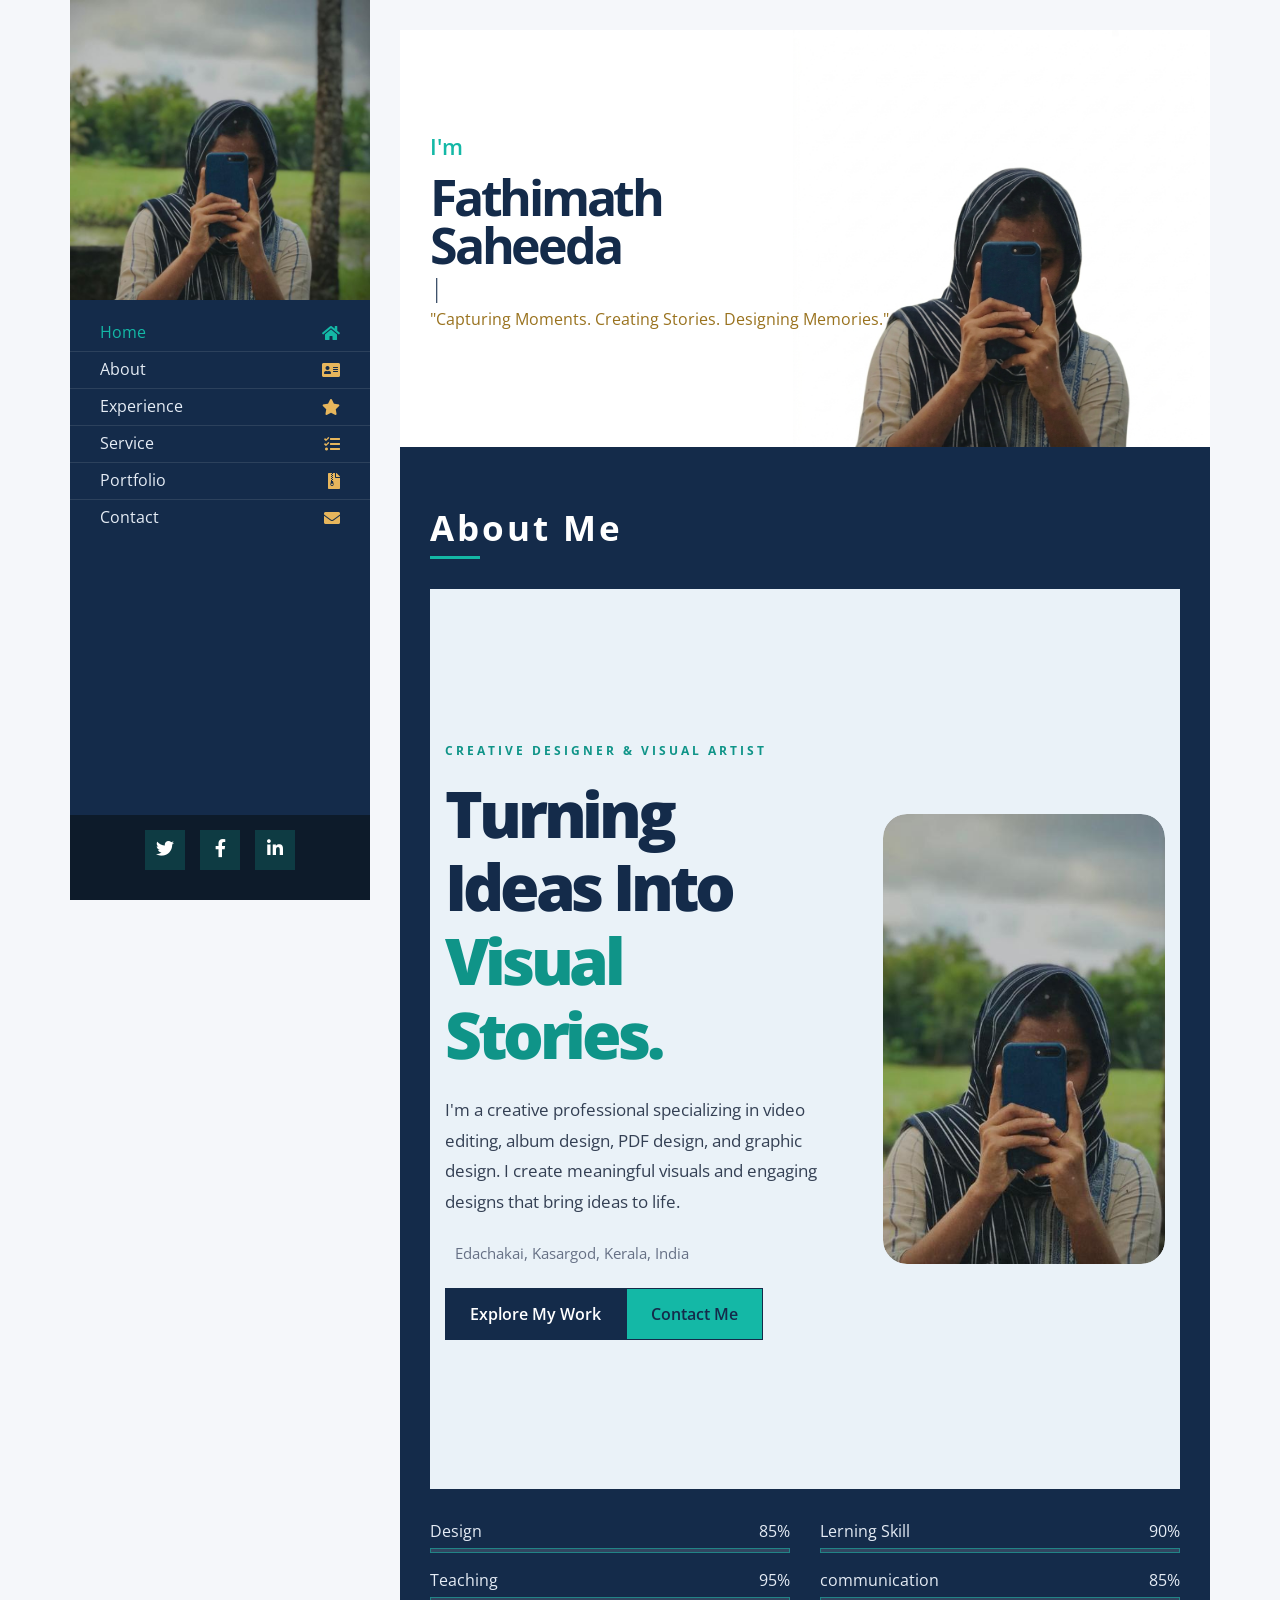
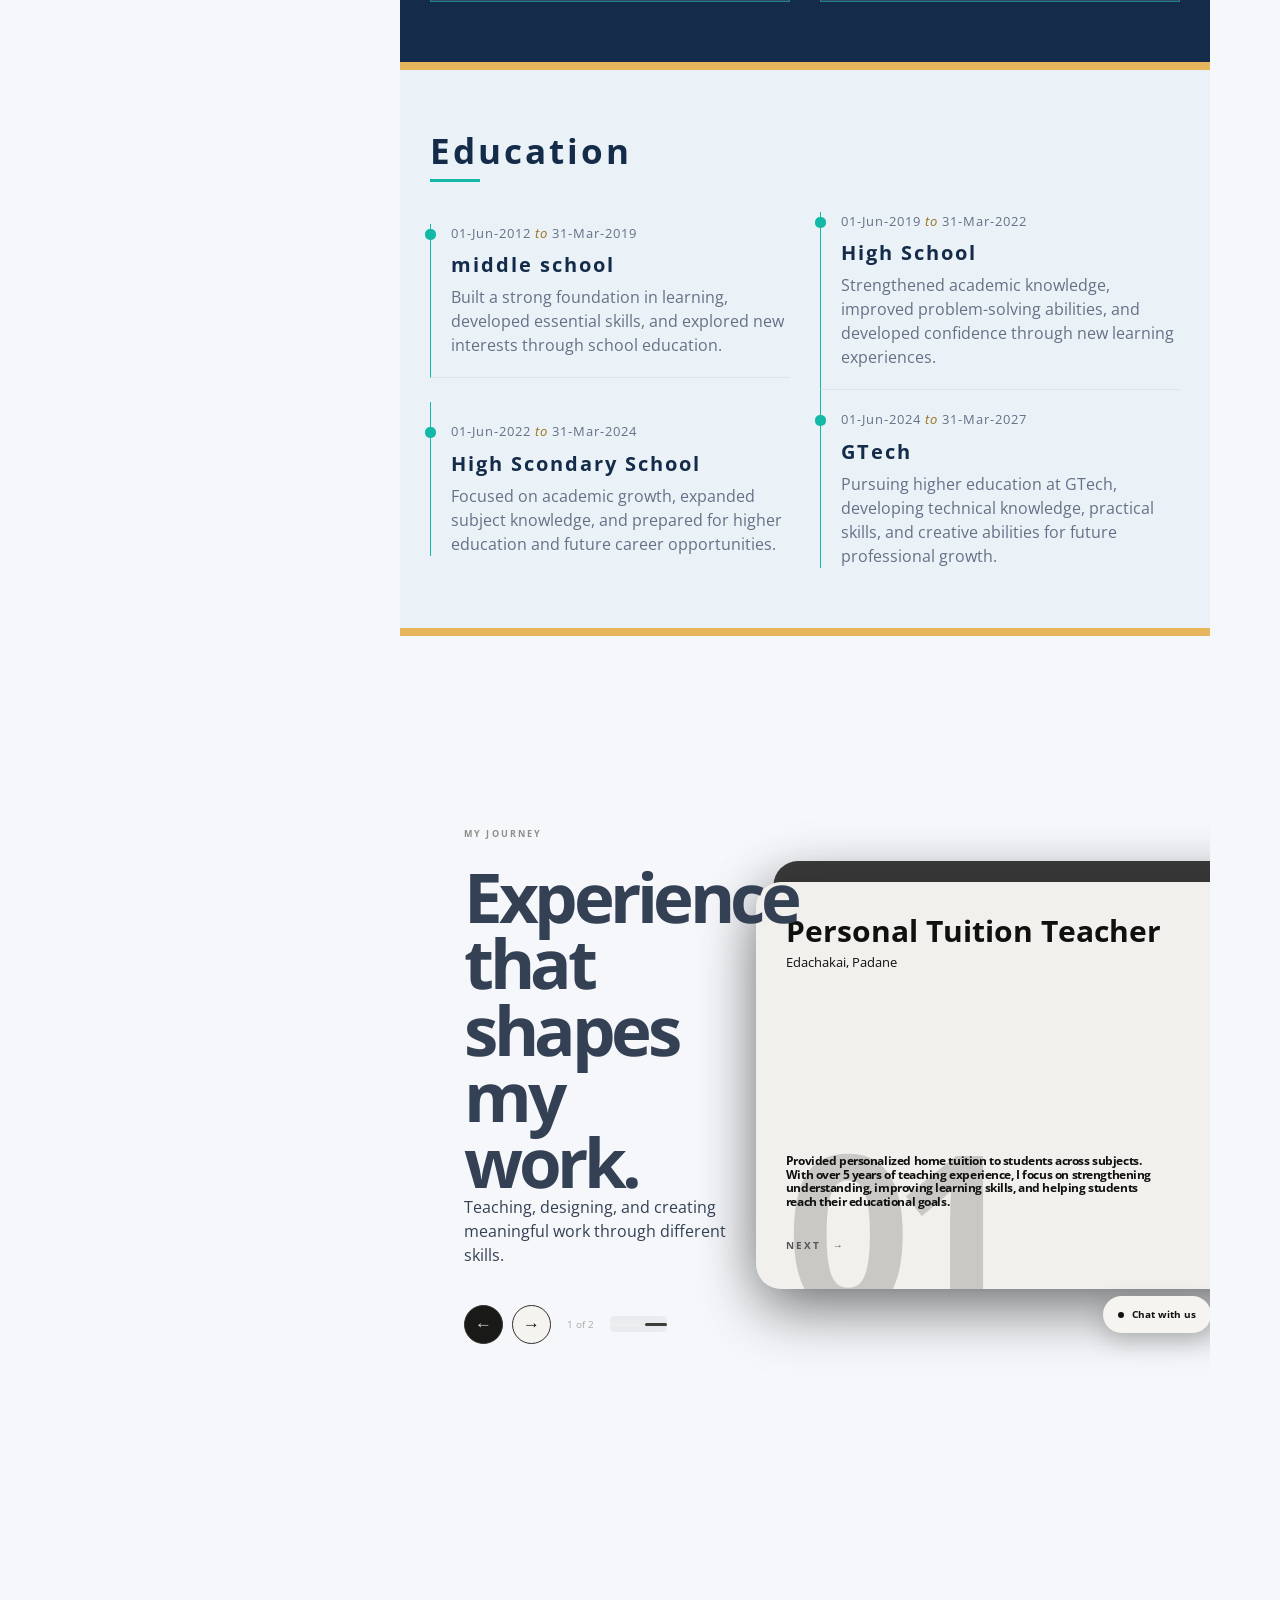
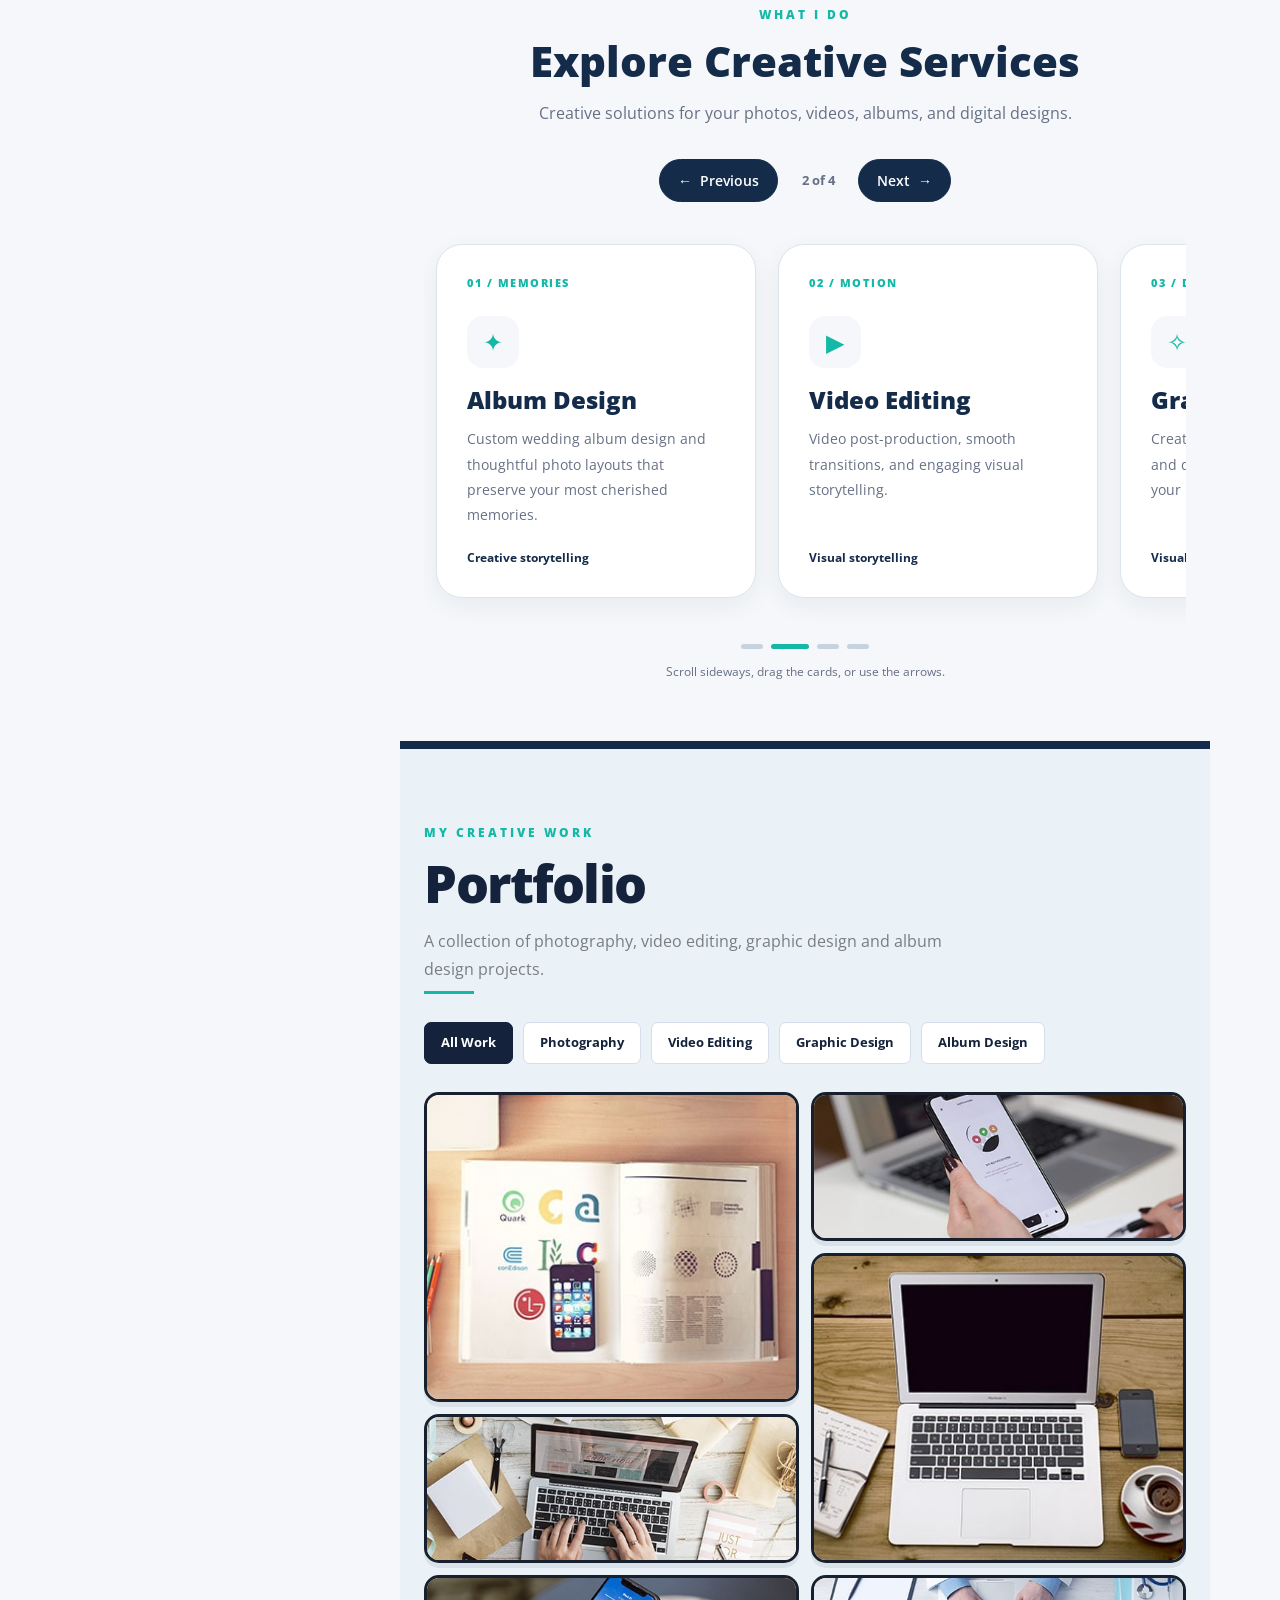
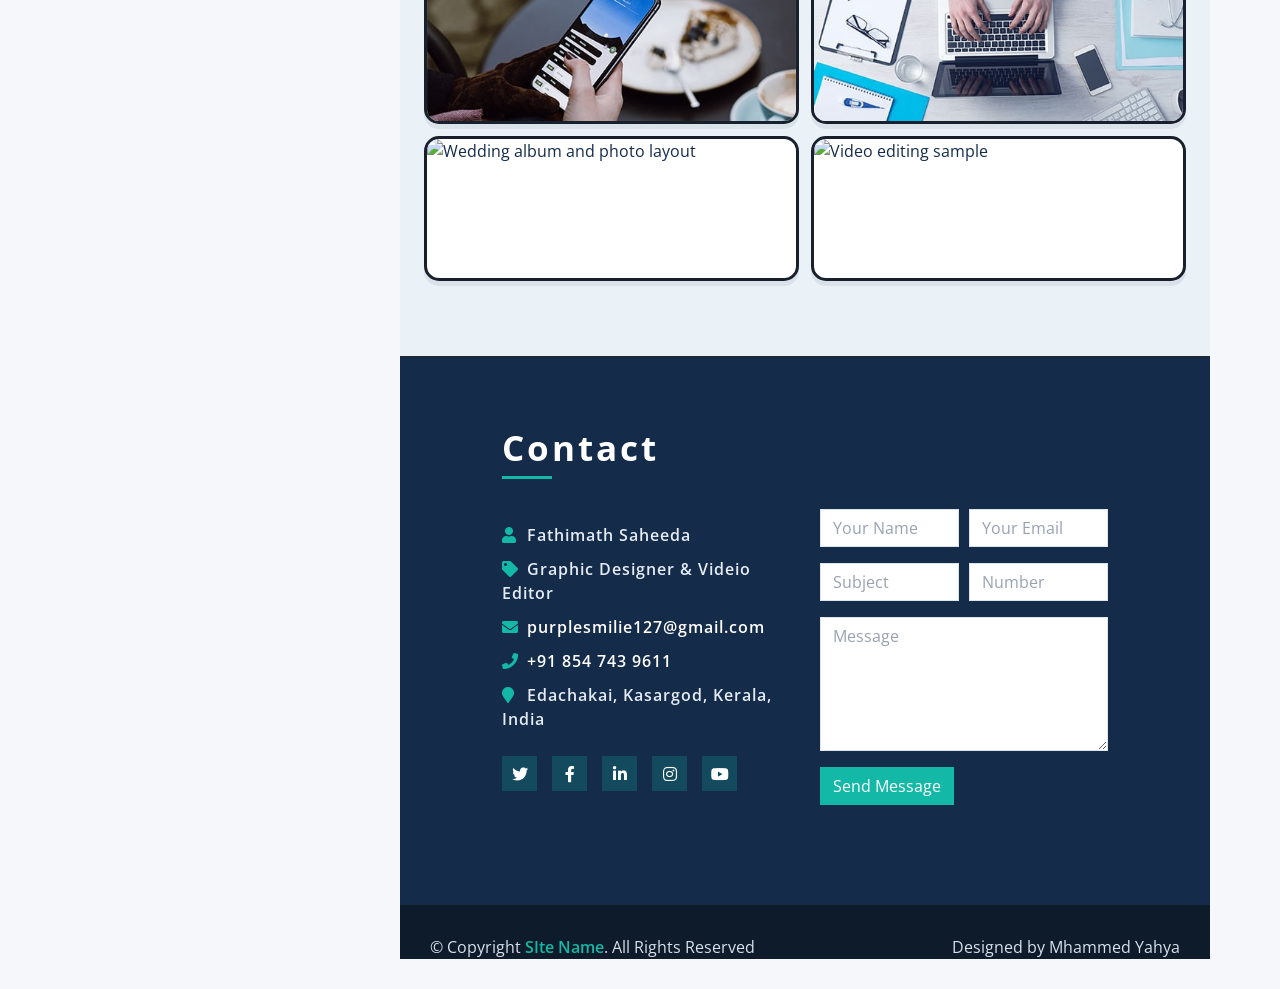
==== commit 144198a6: "next is border remove" ====
--- a/index.html
+++ b/index.html
@@ -258,7 +258,7 @@
         <small>Edachakai, Padane</small>
         <div class="card-copy">
           <p>Provided personalized home tuition to students across subjects. With over 5 years of teaching experience, I focus on strengthening understanding, improving learning skills, and helping students reach their educational goals.</p>
-        <button class="card-next-btn" type="button">NEXT CARD <span>→</span></button>
+        <button class="card-next-btn" type="button">NEXT <span>→</span></button>
         </div>
         <span class="watermark">01</span>
       </article>
@@ -267,7 +267,7 @@
         <small>Edachakai, Padane</small>
         <div class="card-copy">
           <p>Crafted elegant, personalized wedding albums with creative photo compositions and thoughtful layouts, transforming precious moments into timeless visual stories that beautifully preserve love and cherished memories.</p>
-        <button class="card-next-btn" type="button">NEXT CARD <span>→</span></button>        </div>
+        <button class="card-next-btn" type="button">NEXT<span>→</span></button>        </div>
         <span class="watermark">02</span>
       </article>
       
--- a/css/style.css
+++ b/css/style.css
@@ -2372,6 +2372,29 @@
 .plan-card[data-position="behind1"] .card-next-btn {
     color: #aaa;
 }
+
+/* Remove button rectangle / focus border */
+
+.card-next-btn,
+.card-next-btn:focus,
+.card-next-btn:active,
+.card-next-btn:focus-visible {
+    outline: none !important;
+    box-shadow: none !important;
+    border: none !important;
+}
+
+/* Keep smooth hover effect */
+.card-next-btn {
+    cursor: pointer;
+    background: transparent;
+    -webkit-tap-highlight-color: transparent;
+}
+
+.card-next-btn:focus-visible {
+    outline: none !important;
+}
+
 @media (max-width: 850px) {
   .hero { grid-template-columns: 1fr; gap: 32px; padding: 36px 24px 50px; }
   h1 { max-width: 12ch; font-size: clamp(2.8rem, 11vw, 5rem); }
